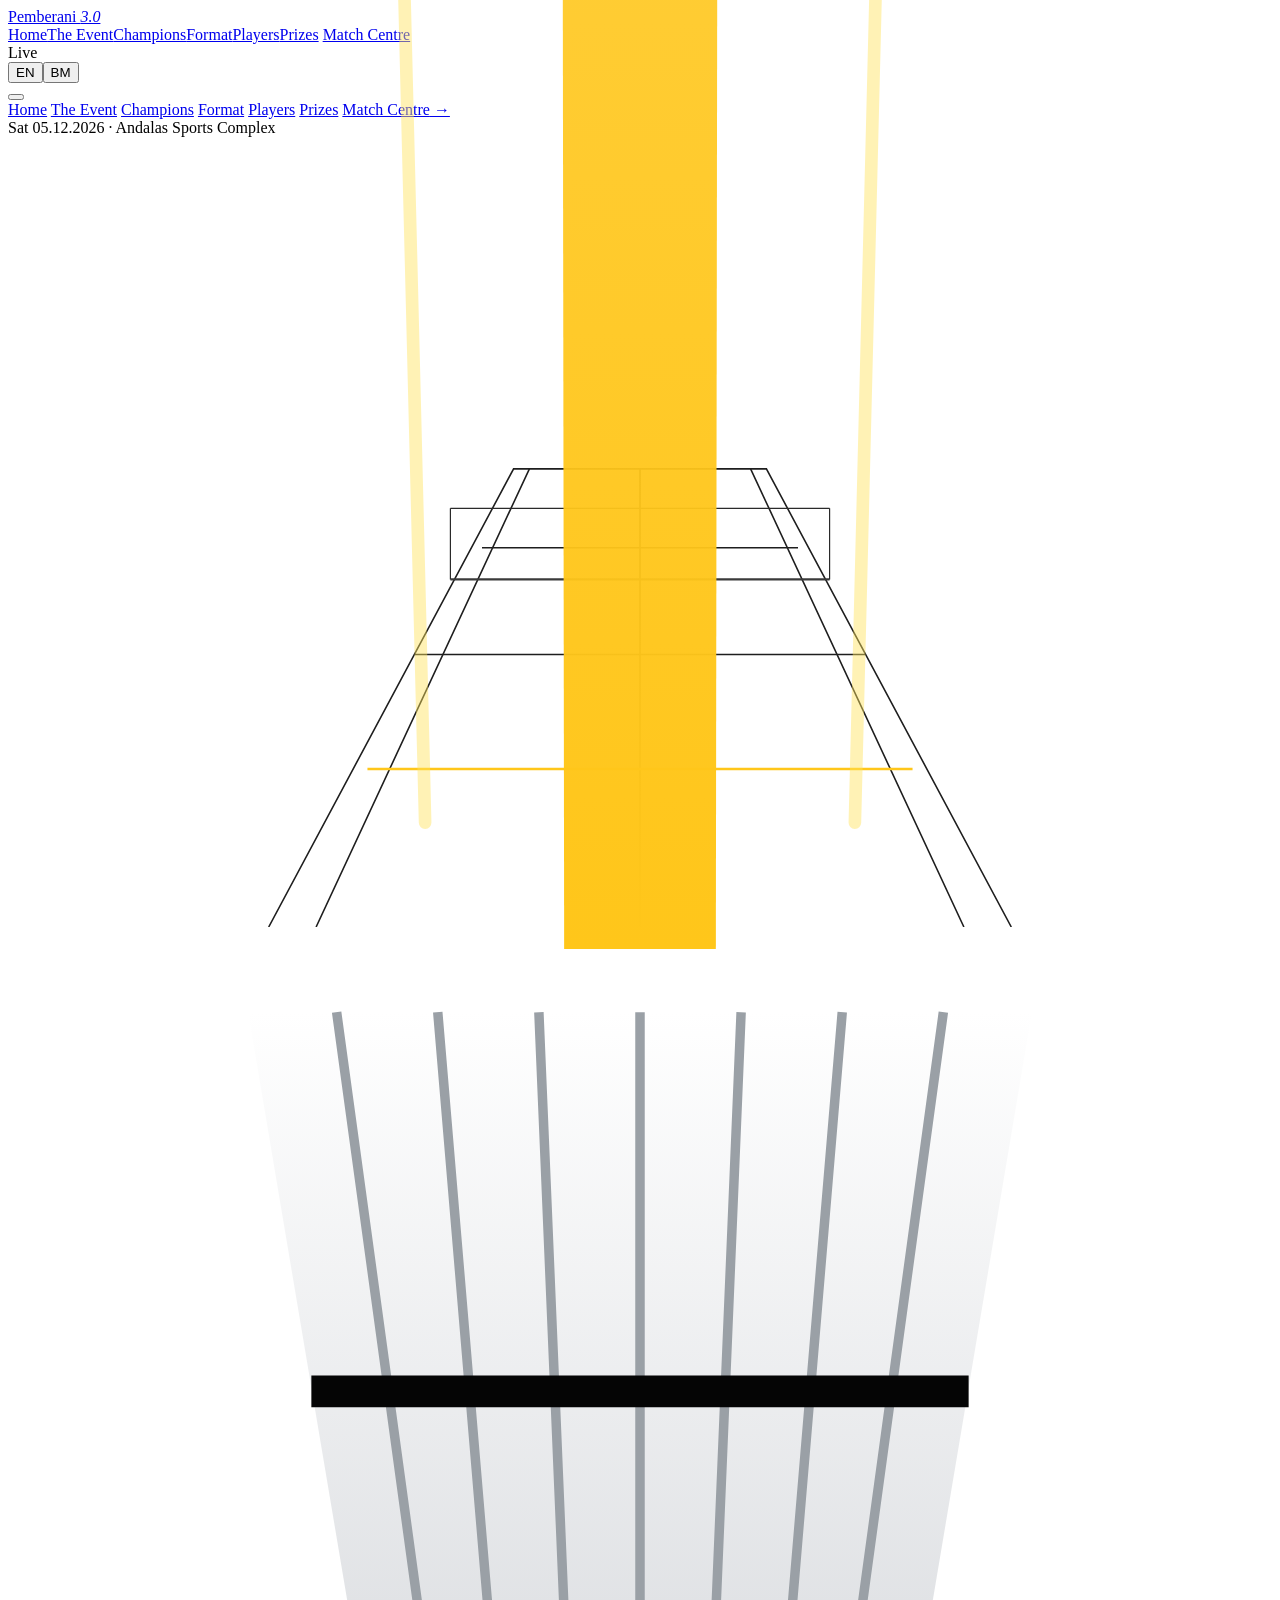
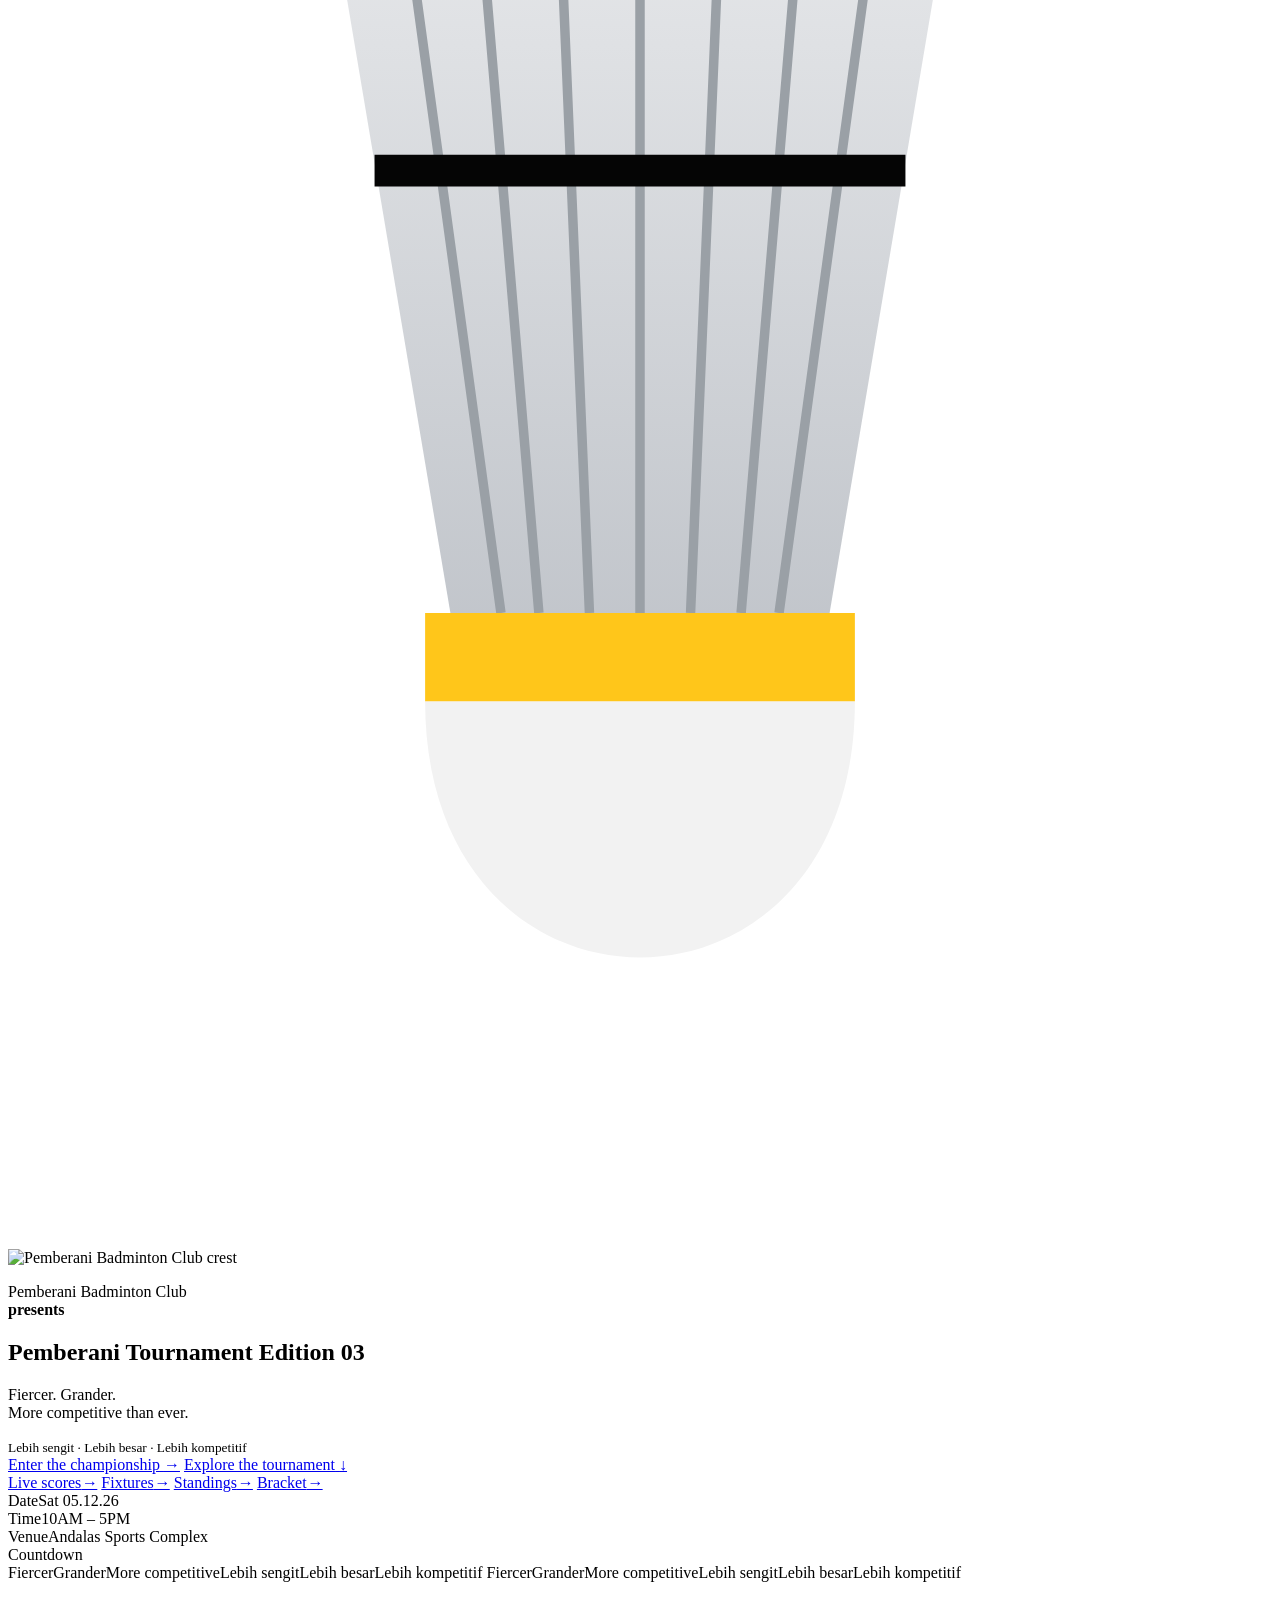
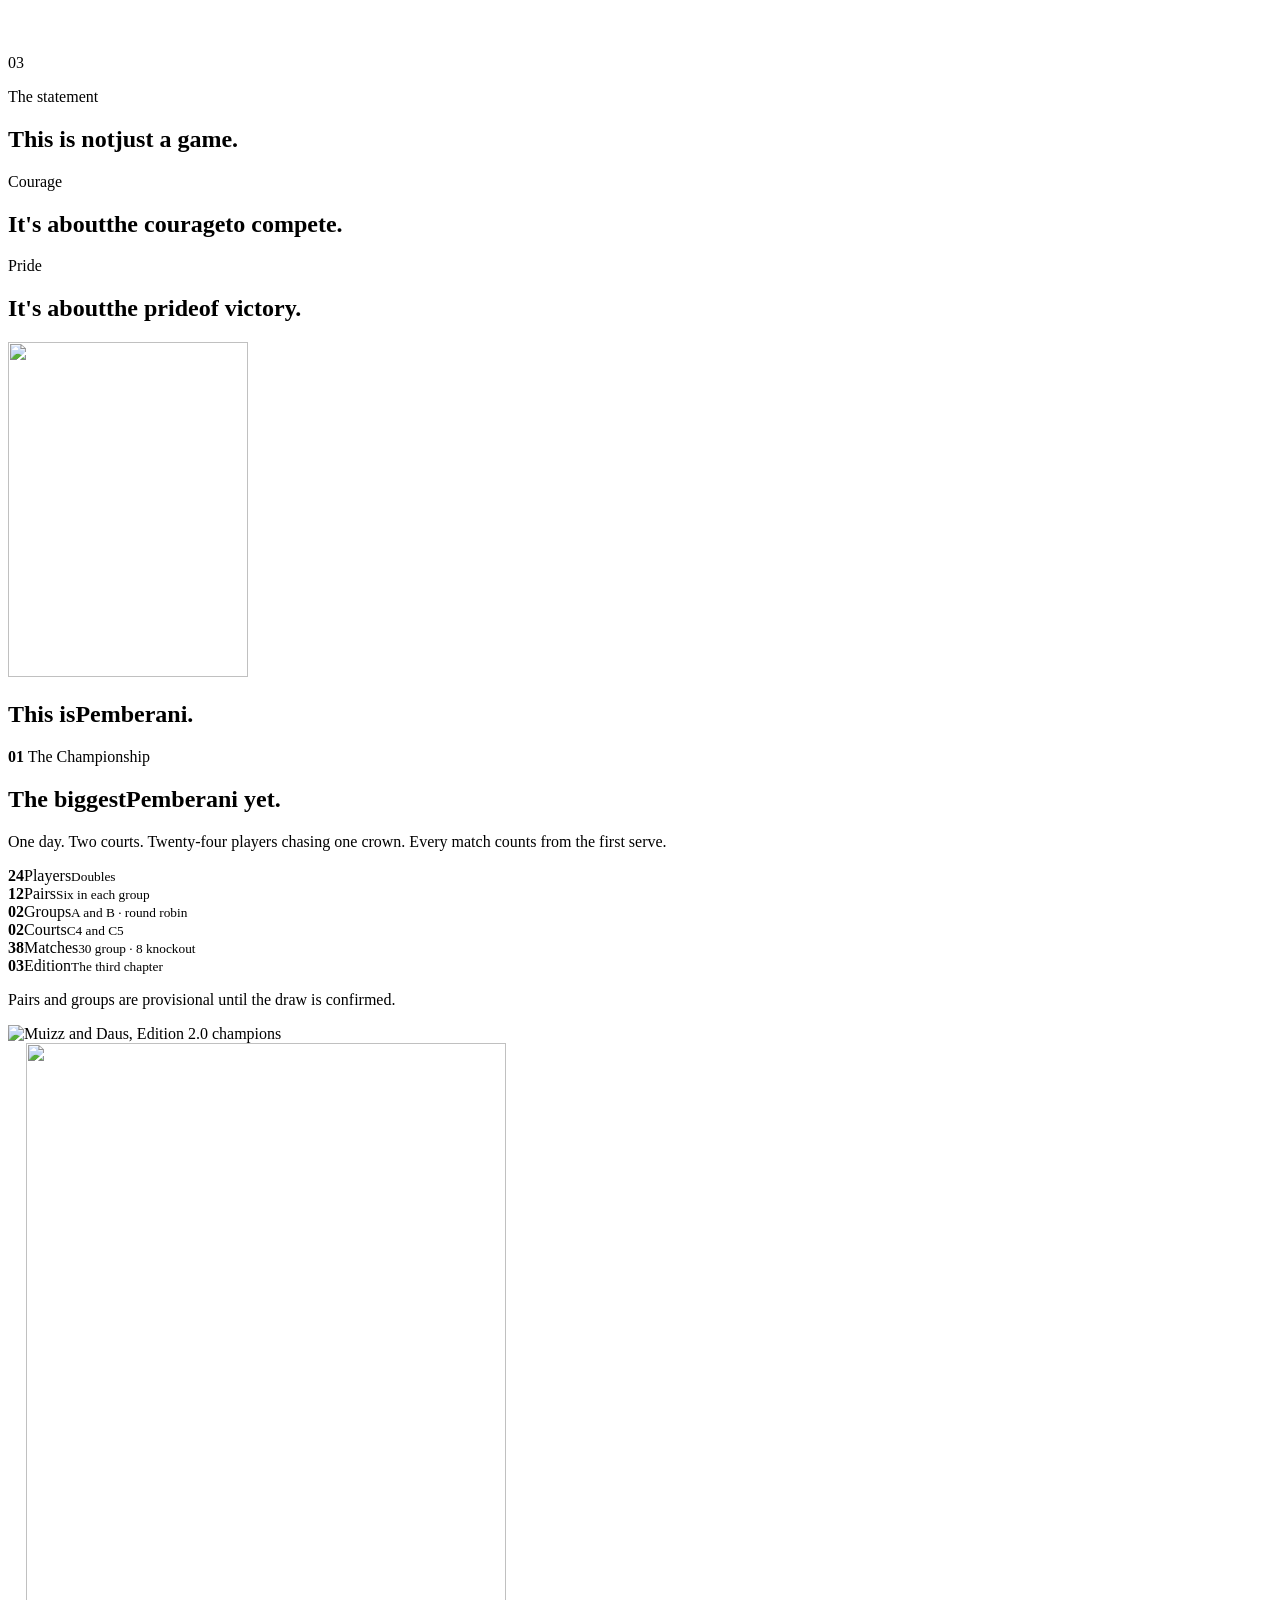
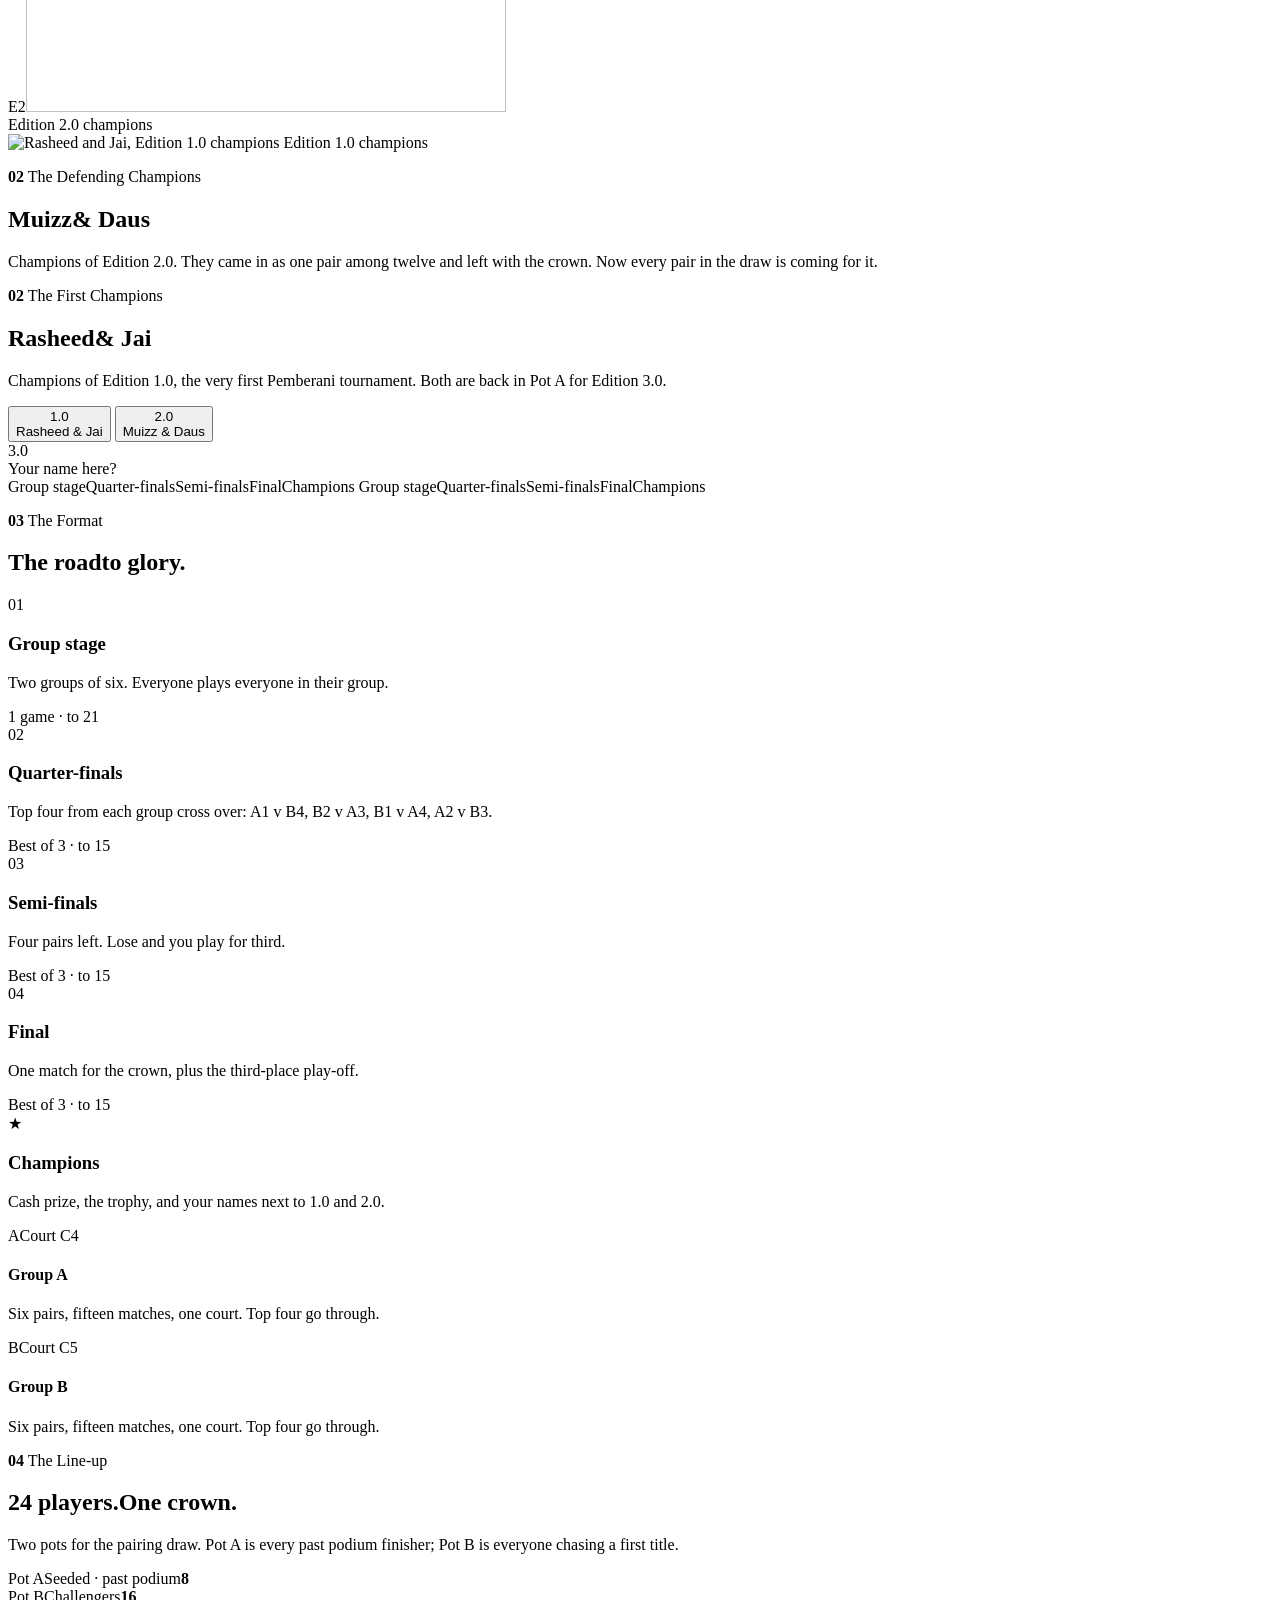
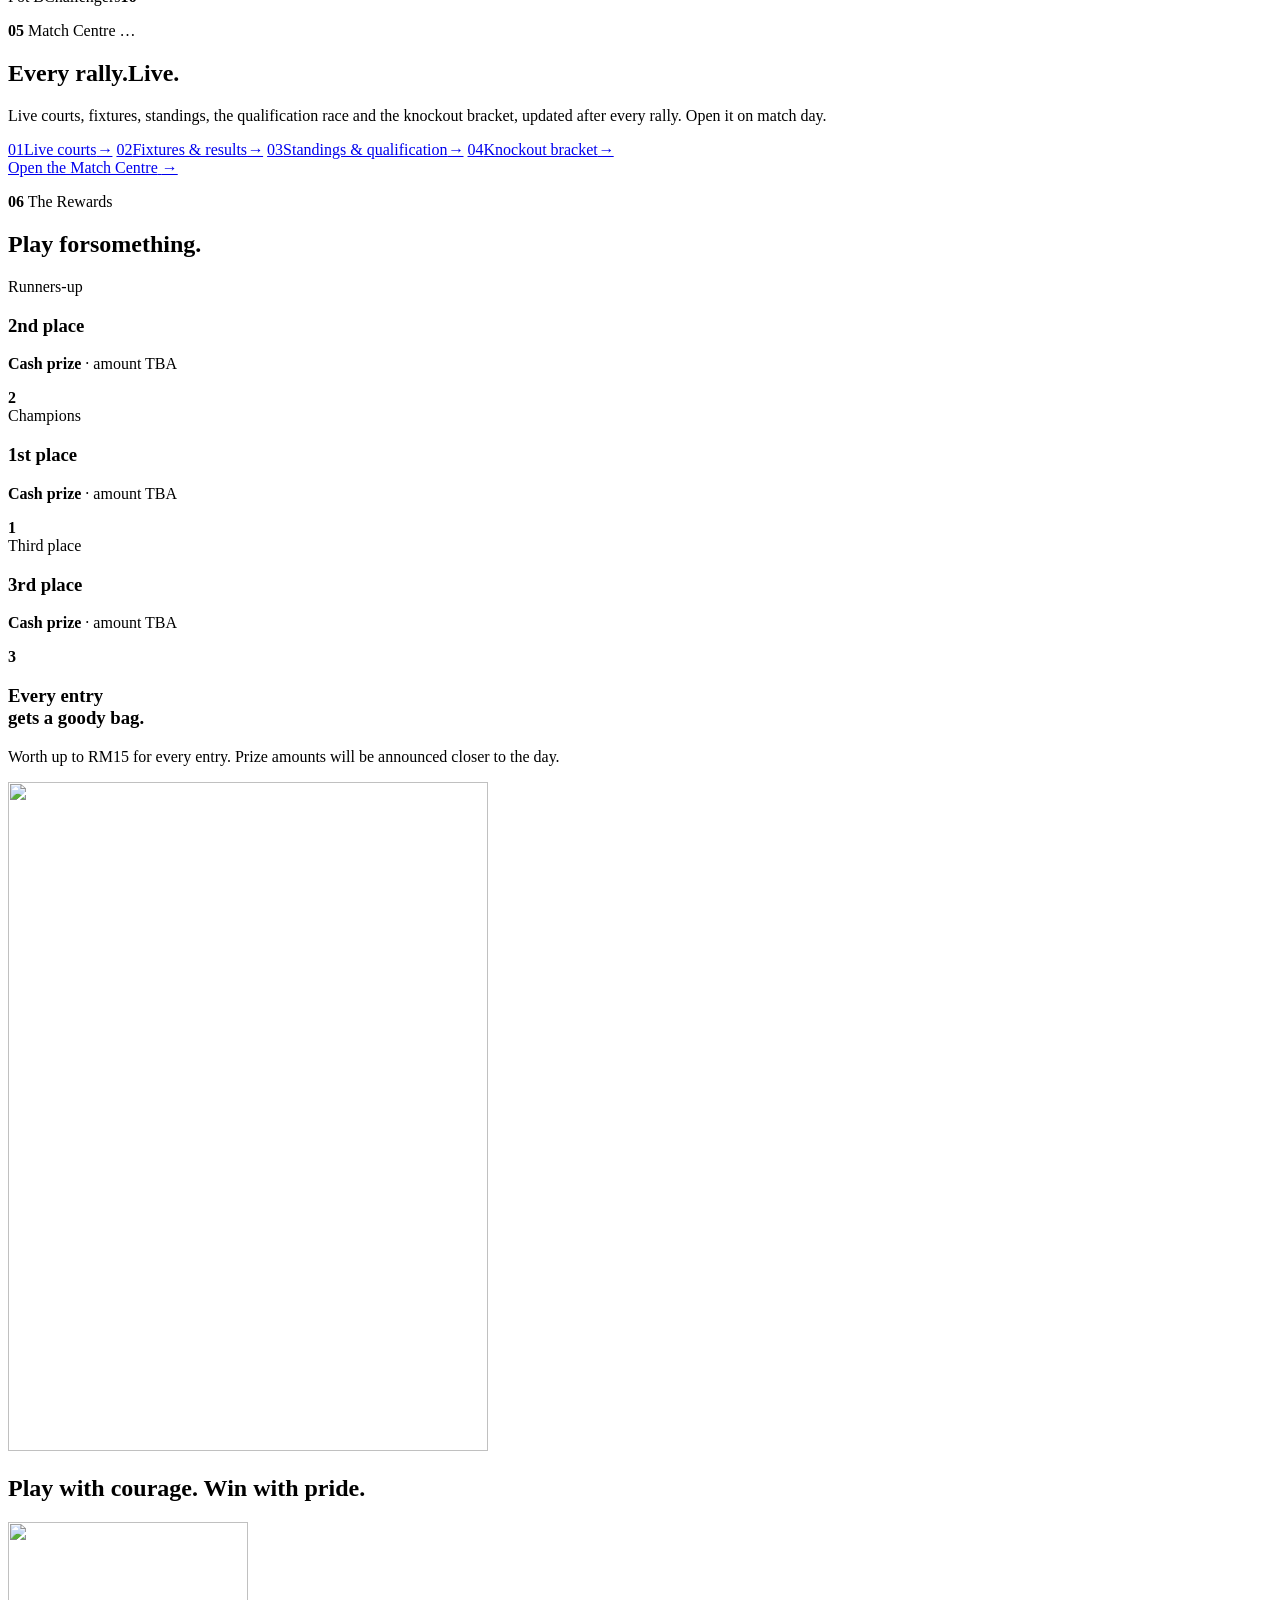
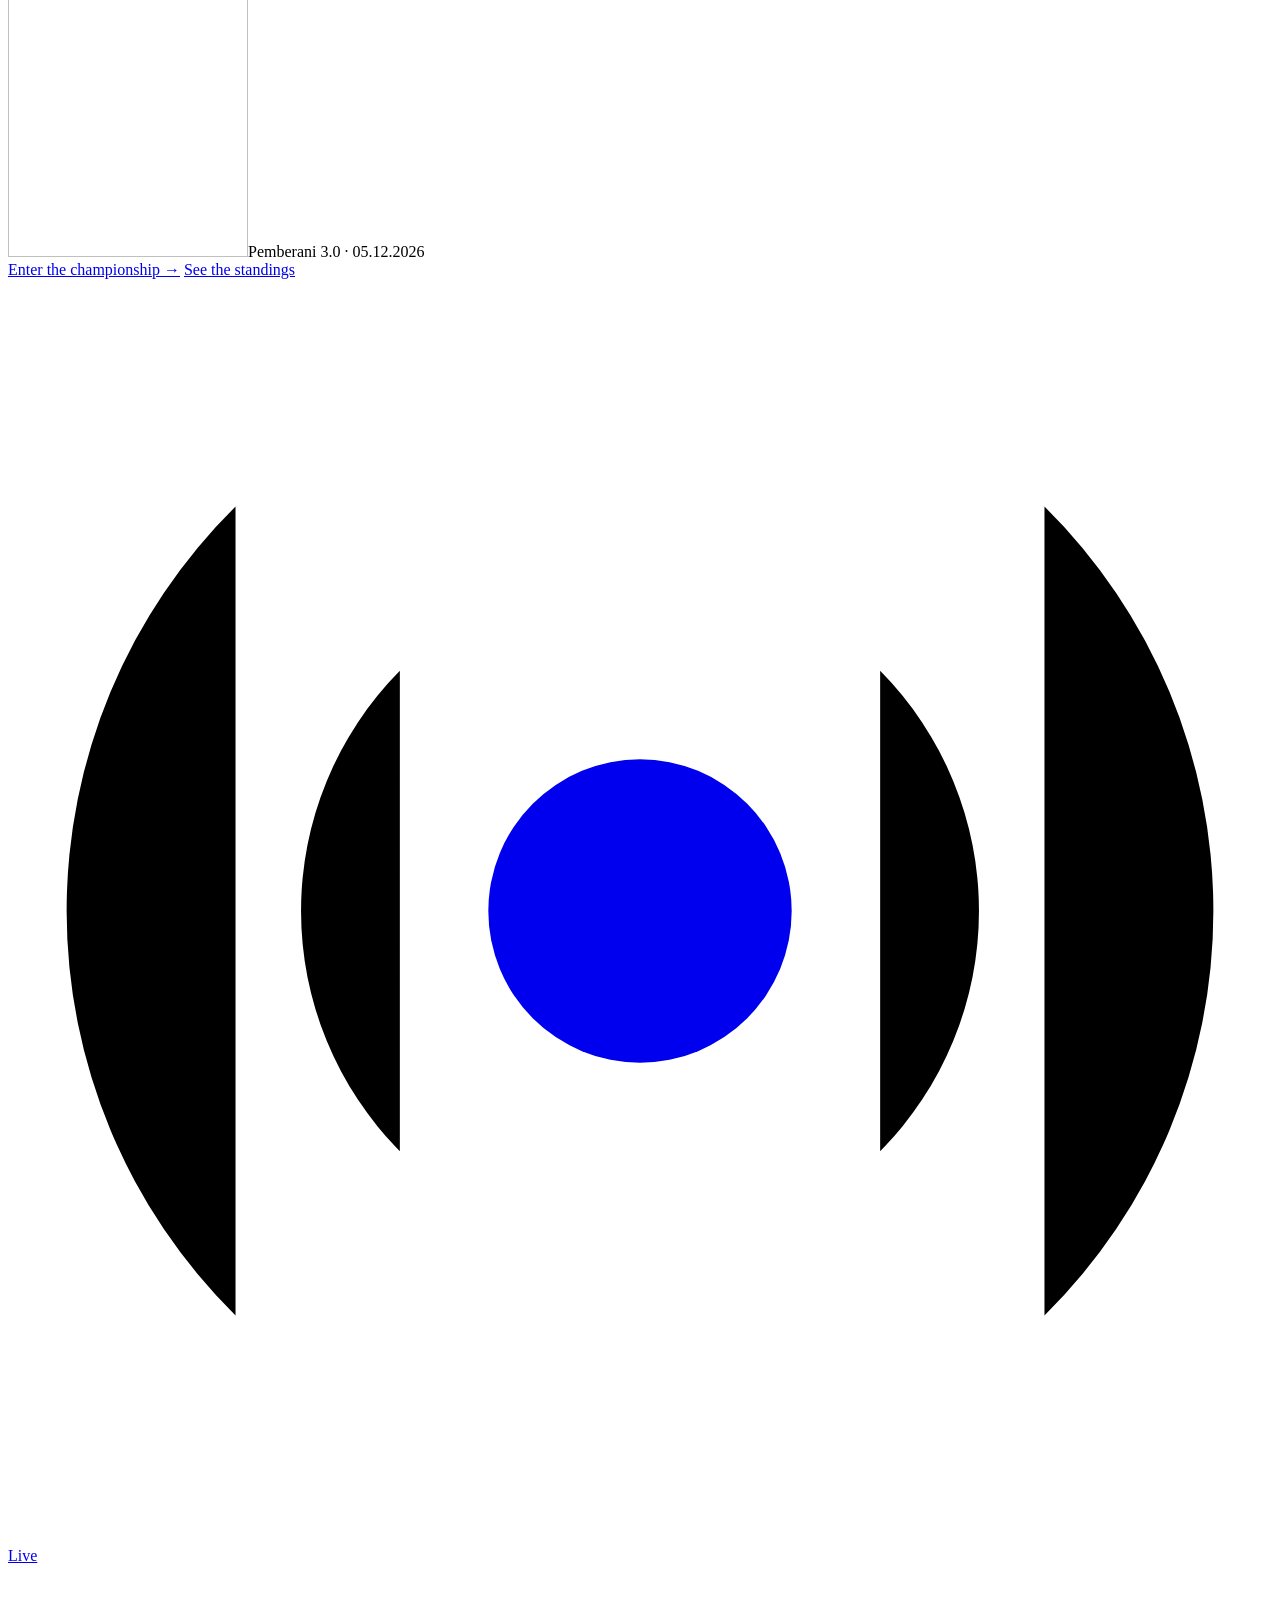
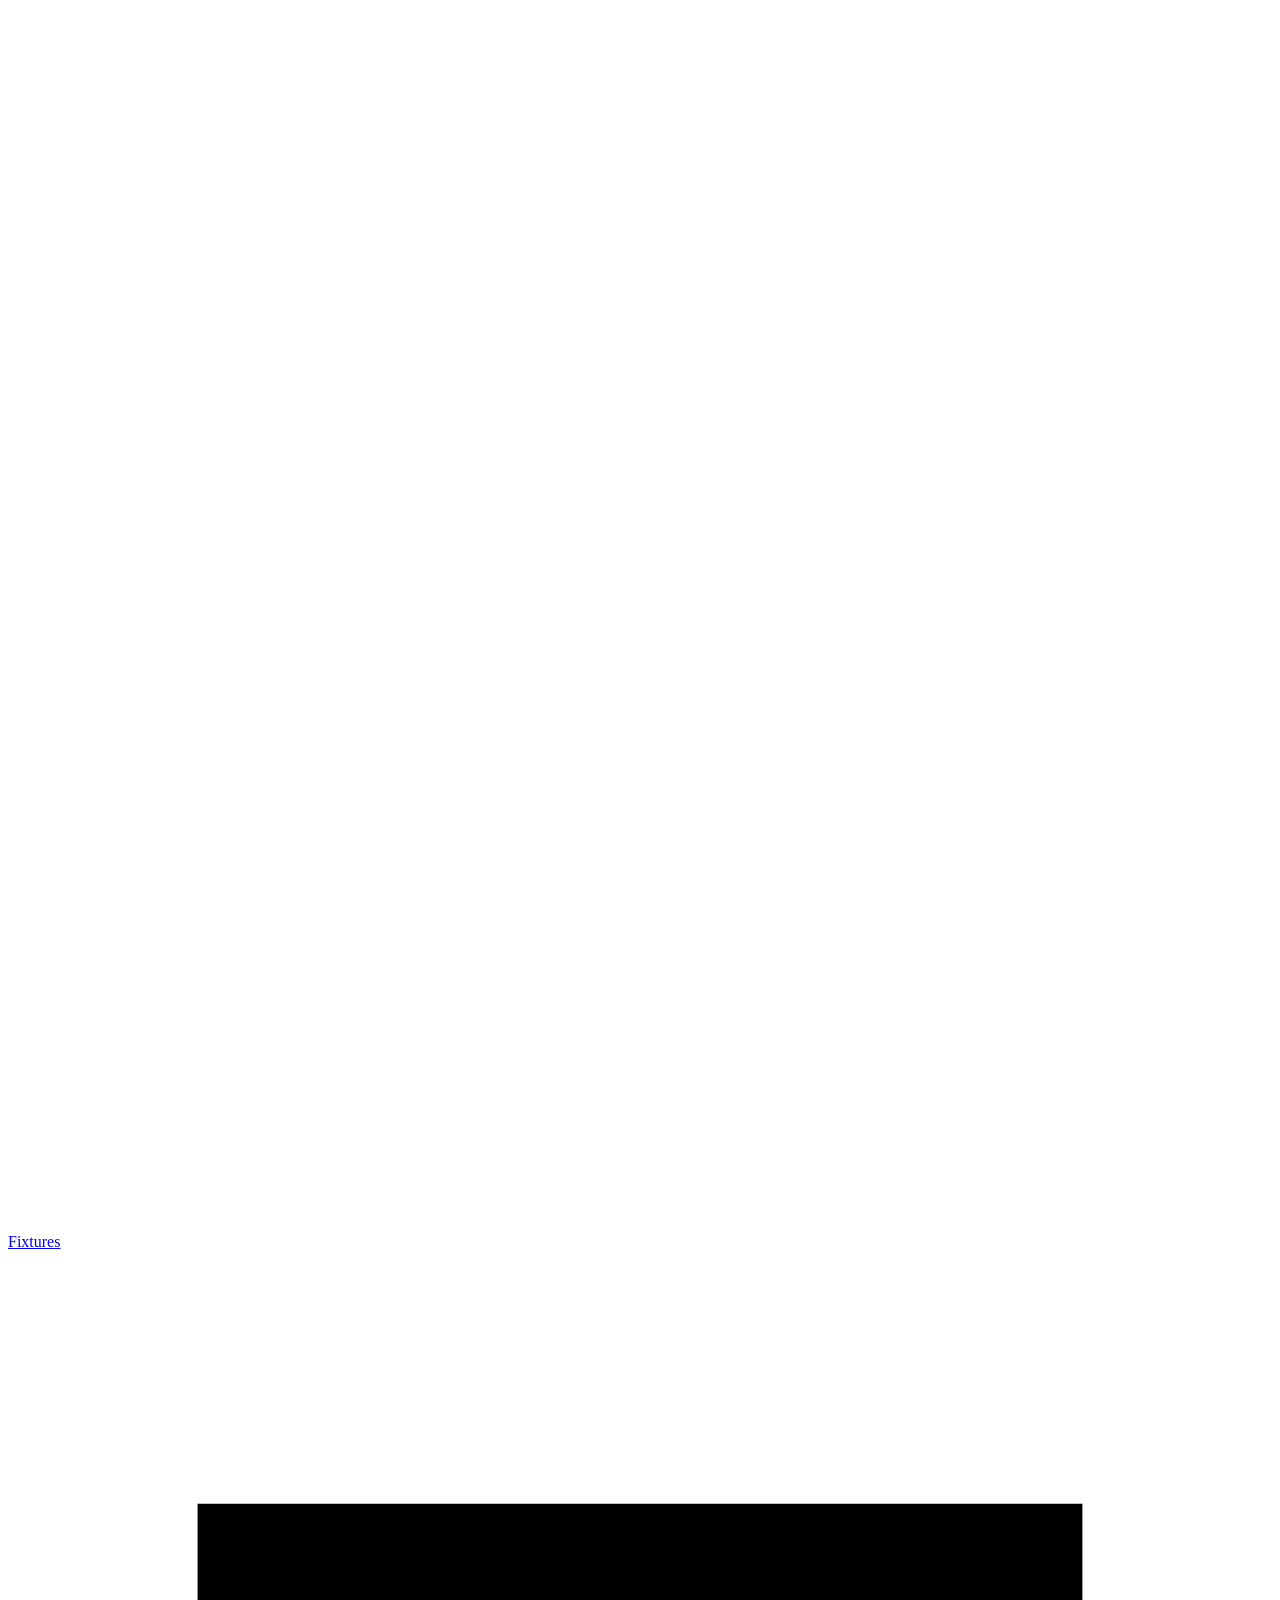
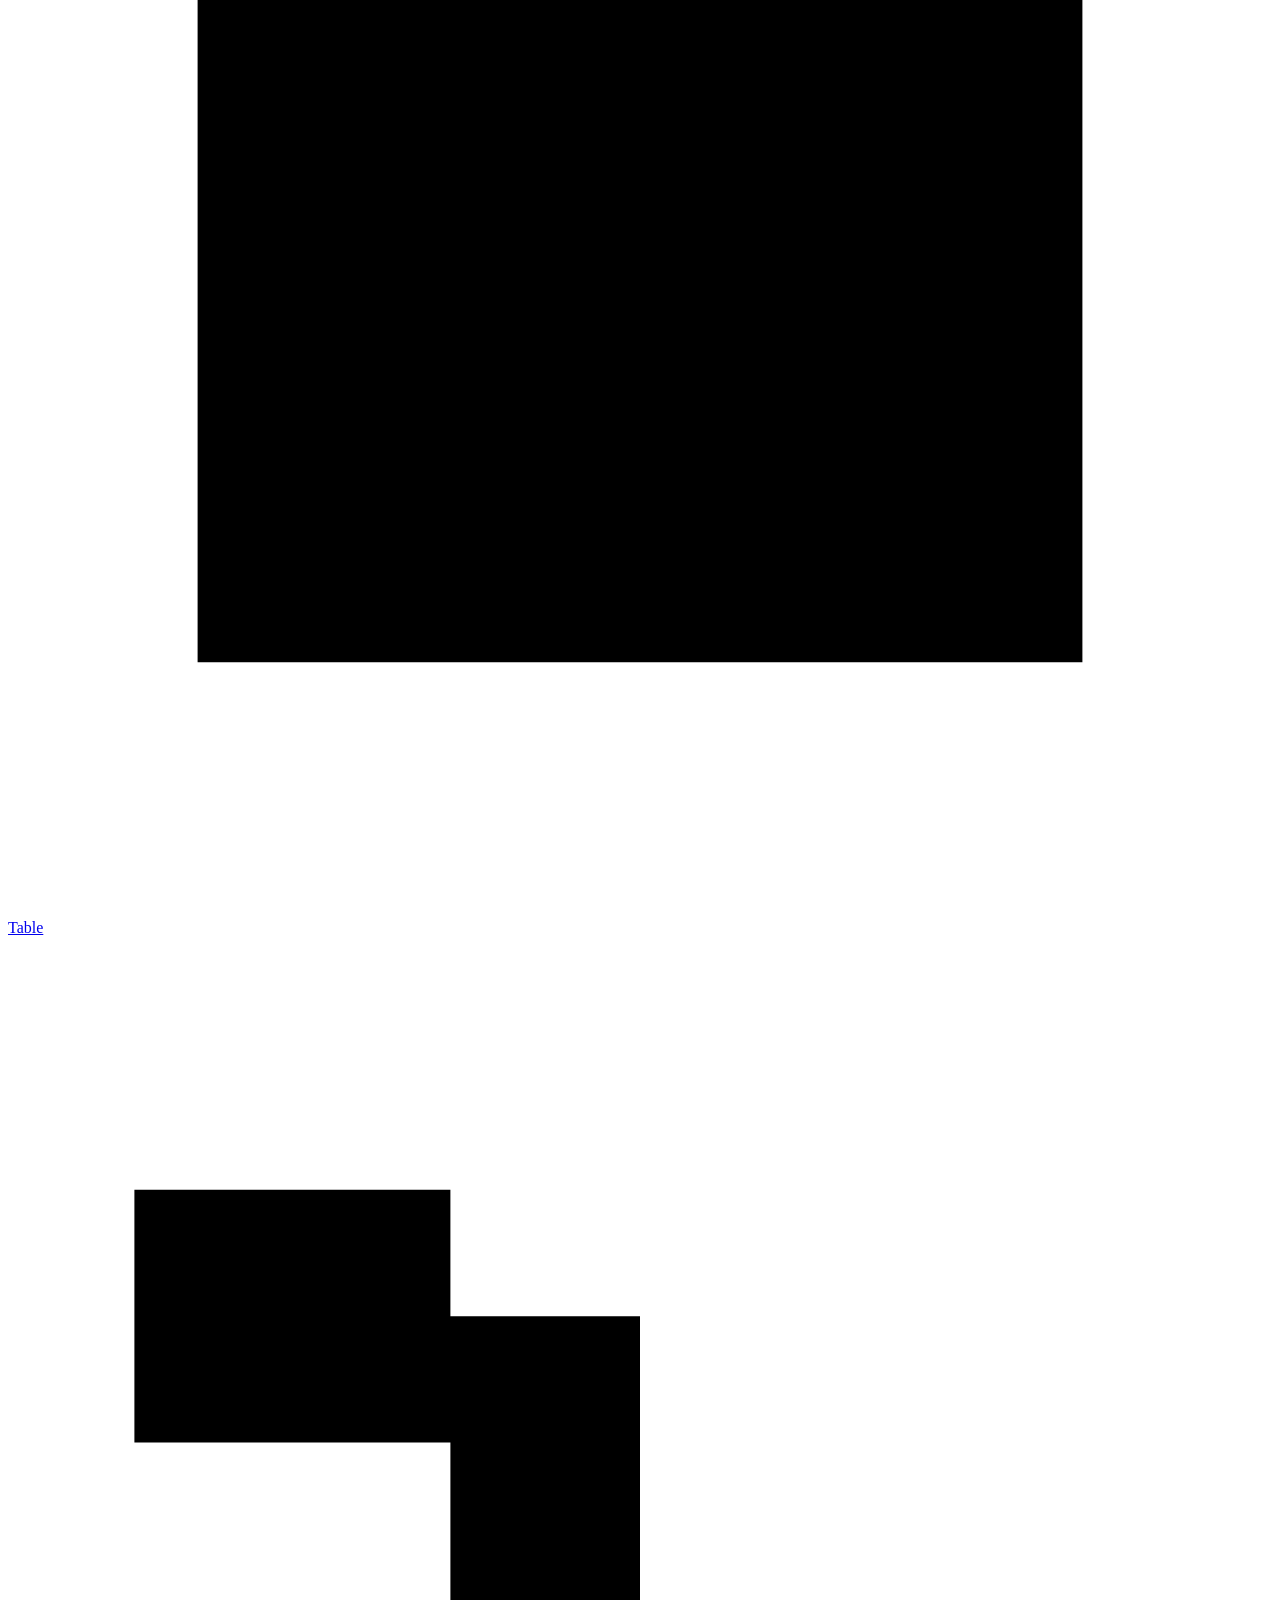
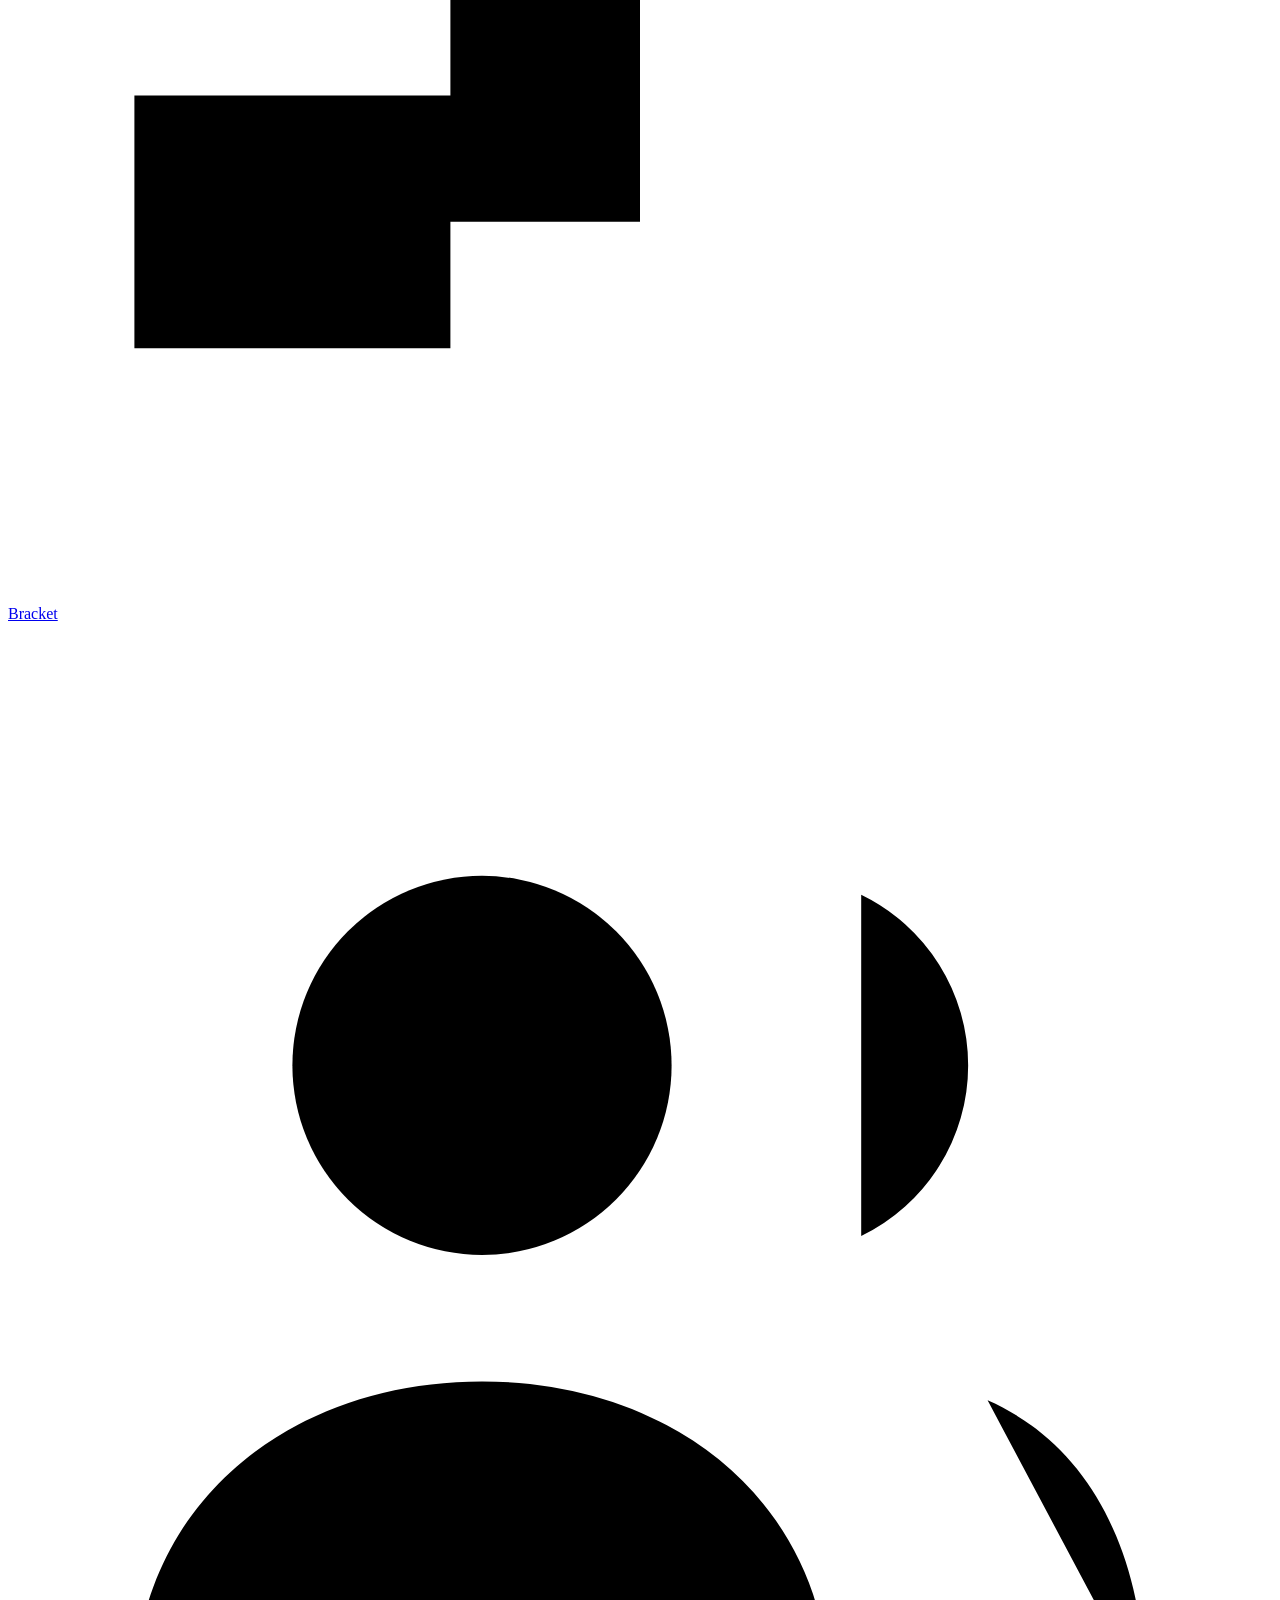
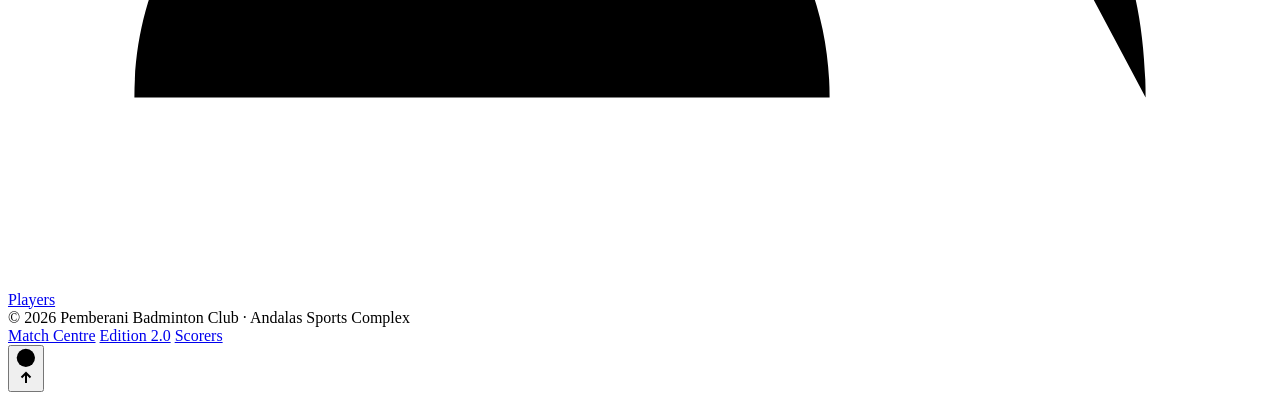
==== index.html @ aa0df7d4 "Tidy the site root, remove the draw videos, add repository branding - Match Centre moves to live/ an" ====
<!DOCTYPE html>
<html lang="en">
<head>
  <meta charset="UTF-8">
  <meta name="viewport" content="width=device-width, initial-scale=1, viewport-fit=cover">
  <title>Pemberani Tournament · Edition 3.0</title>
  <meta name="description" content="Pemberani Tournament Edition 3.0. Saturday 5 December 2026, 10 AM – 5 PM, Andalas Sports Complex. Live scores, standings and bracket.">
  <meta name="theme-color" content="#050505">
  <meta property="og:title" content="Pemberani Tournament · Edition 3.0">
  <meta property="og:description" content="Sat 05.12.2026 · Andalas Sports Complex. Fiercer. Grander. More competitive than ever.">
  <meta property="og:image" content="https://pemberanibc.github.io/assets/e3/og.jpg">
  <meta property="og:url" content="https://pemberanibc.github.io/">
  <meta property="og:type" content="website">
  <meta name="twitter:card" content="summary_large_image">
  <link rel="icon" href="assets/icon.png" type="image/png">
  <link rel="apple-touch-icon" href="assets/icon.png">
  <link rel="preconnect" href="https://fonts.googleapis.com">
  <link rel="preconnect" href="https://fonts.gstatic.com" crossorigin>
  <link href="https://fonts.googleapis.com/css2?family=Anton&family=Archivo:wght@400;500;700;800&display=swap" rel="stylesheet">
  <link rel="preload" as="image" href="assets/e3/crest-240.webp">
  <link rel="stylesheet" href="css/e3.css">
  <script>try { if (localStorage.getItem('pt3-lang') === 'bm' || (!localStorage.getItem('pt3-lang') && /^ms/i.test(navigator.language))) document.documentElement.lang = 'ms'; } catch (e) {}</script>
</head>
<body>

<div class="progress" aria-hidden="true"><i></i></div>

<!-- ── NAV ── -->
<header class="nav">
  <div class="wrap">
    <a class="brand" href="#top"><img src="assets/icon.png" alt=""><span class="bt">Pemberani <em>3.0</em></span></a>
    <nav class="nav-links" aria-label="Sections">
      <a href="#top" data-i18n="nav.home">Home</a><a href="#event" data-i18n="nav.event">The Event</a><a href="#champions" data-i18n="nav.champs">Champions</a><a href="#format" data-i18n="nav.format">Format</a><a href="#players" data-i18n="nav.players">Players</a><a href="#prizes" data-i18n="nav.prizes">Prizes</a>
      <a class="nav-cta" href="live/" data-i18n="nav.open">Match Centre</a>
    </nav>
    <span class="tag live live-pill">Live</span>
    <div class="lang" role="group" aria-label="Language">
      <button type="button" data-lang="en" aria-pressed="true">EN</button><button type="button" data-lang="bm" aria-pressed="false">BM</button>
    </div>
    <button class="menu-btn" aria-label="Menu" aria-expanded="false" aria-controls="menu"><i></i><i></i></button>
  </div>
</header>
<div class="menu" id="menu" aria-hidden="true">
  <a href="#top"><span class="ln"><span style="--i:0" data-i18n="nav.home">Home</span></span></a>
  <a href="#event"><span class="ln"><span style="--i:1" data-i18n="nav.event">The Event</span></span></a>
  <a href="#champions"><span class="ln"><span style="--i:2" data-i18n="nav.champs">Champions</span></span></a>
  <a href="#format"><span class="ln"><span style="--i:3" data-i18n="nav.format">Format</span></span></a>
  <a href="#players"><span class="ln"><span style="--i:4" data-i18n="nav.players">Players</span></span></a>
  <a href="#prizes"><span class="ln"><span style="--i:5" data-i18n="nav.prizes">Prizes</span></span></a>
  <a href="live/" class="menu-mc"><span class="ln"><span style="--i:6"><span data-i18n="nav.open">Match Centre</span> →</span></span></a>
  <div class="menu-foot" data-i18n="meta.line">Sat 05.12.2026 · Andalas Sports Complex</div>
</div>

<main id="top">

<!-- ═════════ 01 · HERO ═════════ -->
<section class="hero" data-scene>
  <div class="hero-bg" aria-hidden="true">
    <svg class="court-art" viewBox="0 0 1600 1000" preserveAspectRatio="xMidYMax slice">
      <g fill="none" stroke="#1e1e1e" stroke-width="2">
        <path d="M330 1000 L640 420 L960 420 L1270 1000"/>
        <path d="M390 1000 L660 420 M1210 1000 L940 420"/>
        <path d="M800 420 L800 1000"/>
        <path d="M515 655 L1085 655"/>
        <path d="M600 520 L1000 520"/>
        <path d="M640 420 L960 420"/>
      </g>
      <path class="yl" d="M455 800 L1145 800" stroke="#FFC61A" stroke-width="3" fill="none"/>
      <g stroke="#2a2a2a" stroke-width="1.5">
        <path d="M560 560 L1040 560" stroke="#3a3a3a" stroke-width="3"/>
        <path d="M560 560 L560 470 M1040 560 L1040 470"/>
        <path d="M560 470 L1040 470"/>
      </g>
    </svg>
    <div class="photo missing"><img data-photo="hero" alt="" fetchpriority="high"></div>
  </div>
  <svg class="hero-shuttle" viewBox="0 0 200 300" overflow="visible" aria-hidden="true">
      <path class="trail" d="M86 -1400 L114 -1400 L112 0 L88 0 Z" fill="url(#trail)"/>
      <g class="streaks" stroke="#FFE45C" stroke-width="2" stroke-linecap="round">
        <path d="M60 -260 L66 -20" opacity=".45"/><path d="M140 -260 L134 -20" opacity=".45"/>
      </g>
      <path d="M38 10 L162 10 L130 200 L70 200 Z" fill="url(#feather)" opacity=".95"/>
      <g stroke="#9aa0a6" stroke-width="1.5" fill="none">
        <path d="M52 10 L78 200 M68 10 L84 200 M84 10 L92 200 M100 10 L100 200 M116 10 L108 200 M132 10 L116 200 M148 10 L122 200"/>
      </g>
      <path d="M48 70 L152 70" stroke="#050505" stroke-width="5"/>
      <path d="M58 130 L142 130" stroke="#050505" stroke-width="5"/>
      <path d="M66 200 L134 200 L134 214 L66 214 Z" fill="#FFC61A"/>
      <path d="M66 214 C66 268 134 268 134 214 Z" fill="#f2f2f2"/>
  </svg>

  <div class="wrap hero-top">
    <div class="crest-wrap"><img class="hero-crest" src="assets/e3/crest-240.webp" alt="Pemberani Badminton Club crest" width="240" height="335"></div>
    <p class="label plain" data-i18n="hero.presents">Pemberani Badminton Club<br><b>presents</b></p>
  </div>

  <div class="wrap hero-type">
    <h1 class="display">
      <span class="ln"><span style="--i:0" data-i18n="hero.l1">Pemberani</span></span>
      <span class="ln"><span style="--i:1" class="outline" data-i18n="hero.l2">Tournament</span></span>
      <span class="ln ed"><span style="--i:2" data-i18n="hero.l3">Edition <span class="y">03</span></span></span>
    </h1>
    <div class="hero-tag">
      <p data-i18n="hero.tag">Fiercer. Grander.<br><span class="y">More competitive</span> than ever.</p>
      <small data-i18n="hero.tag2">Lebih sengit · Lebih besar · Lebih kompetitif</small>
      <div class="btn-row hero-cta">
        <a class="btn magnetic" href="live/"><span data-i18n="cta.enter">Enter the championship</span> <span class="arr">→</span></a>
        <a class="btn ghost magnetic" href="#statement"><span data-i18n="cta.explore">Explore the tournament</span> <span class="arr">↓</span></a>
      </div>
        <nav class="quick" aria-label="Quick links">
          <a href="live/#courts-sec"><span data-i18n="q.live">Live scores</span><i>→</i></a>
          <a href="live/#fixtures-sec"><span data-i18n="tb.fx">Fixtures</span><i>→</i></a>
          <a href="live/#standings-sec"><span data-i18n="q.table">Standings</span><i>→</i></a>
          <a href="live/#bracket-sec"><span data-i18n="tb.bracket">Bracket</span><i>→</i></a>
        </nav>
    </div>
  </div>

  <div class="wrap">
    <div class="hero-bar">
      <div><span class="k" data-i18n="k.date">Date</span><span class="v" data-i18n="v.date">Sat 05.12.26</span></div>
      <div><span class="k" data-i18n="k.time">Time</span><span class="v">10AM – 5PM</span></div>
      <div><span class="k" data-i18n="k.venue">Venue</span><span class="v">Andalas Sports Complex</span></div>
      <div><span class="k" data-i18n="k.countdown" id="cdLabel">Countdown</span><div class="countdown" id="countdown"></div></div>
    </div>
  </div>
</section>

<div class="champ-banner" data-champion hidden></div>

<div class="band-wrap" aria-hidden="true"><div class="band"><div class="track">
  <span>Fiercer</span><span>Grander</span><span>More competitive</span><span>Lebih sengit</span><span>Lebih besar</span><span>Lebih kompetitif</span>
  <span>Fiercer</span><span>Grander</span><span>More competitive</span><span>Lebih sengit</span><span>Lebih besar</span><span>Lebih kompetitif</span>
</div></div></div>

<!-- ═════════ 02 · STATEMENT (pinned) ═════════ -->
<section class="statement" id="statement" data-pin data-steps="4" data-phase="0">
  <div class="pin">
    <div class="bgs" aria-hidden="true">
      <div class="photo s0 missing"><img data-photo="story-1" alt="" loading="lazy"></div>
      <div class="photo s1 missing"><img data-photo="story-2" alt="" loading="lazy"></div>
      <div class="photo s2 missing"><img data-photo="story-3" alt="" loading="lazy"></div>
      <div class="photo s3 duo missing"><img data-photo="story-4" alt="" loading="lazy"></div>
    </div>
    <div class="ghost-num" aria-hidden="true">03</div>
    <div class="lines">
      <div class="st"><p class="label" data-i18n="st.k1">The statement</p>
        <h2 class="display"><span class="ln"><span style="--i:0" data-i18n="st.1a">This is not</span></span><span class="ln"><span style="--i:1" data-i18n="st.1b">just a <span class="y">game.</span></span></span></h2></div>
      <div class="st"><p class="label" data-i18n="st.k2">Courage</p>
        <h2 class="display"><span class="ln"><span style="--i:0" data-i18n="st.2a">It's about</span></span><span class="ln"><span style="--i:1" data-i18n="st.2b">the courage</span></span><span class="ln"><span style="--i:2" class="y" data-i18n="st.2c">to compete.</span></span></h2></div>
      <div class="st"><p class="label" data-i18n="st.k3">Pride</p>
        <h2 class="display"><span class="ln"><span style="--i:0" data-i18n="st.3a">It's about</span></span><span class="ln"><span style="--i:1" data-i18n="st.3b">the pride</span></span><span class="ln"><span style="--i:2" class="y" data-i18n="st.3c">of victory.</span></span></h2></div>
      <div class="st st4"><img src="assets/e3/crest-240.webp" alt="" width="240" height="335">
        <h2 class="display"><span class="ln"><span style="--i:0" data-i18n="st.4a">This is</span></span><span class="ln"><span style="--i:1">Pemberani.</span></span></h2></div>
    </div>
    <div class="meter" aria-hidden="true"><i></i><i></i><i></i><i></i></div>
  </div>
</section>

<!-- ═════════ 03 · THE CHAMPIONSHIP ═════════ -->
<section class="champ sec" id="event">
  <div class="wrap">
    <div class="sec-head">
      <p class="label" data-reveal><b>01</b> <span data-i18n="ch.k">The Championship</span></p>
      <h2 class="display" data-reveal="lines"><span class="ln" data-reveal-self><span style="--i:0" data-i18n="ch.h1">The biggest</span></span><span class="ln" data-reveal-self><span style="--i:1" data-i18n="ch.h2"><span class="y">Pemberani</span> yet.</span></span></h2>
      <p class="lede" data-reveal data-i18n="ch.lede">One day. Two courts. Twenty-four players chasing one crown. Every match counts from the first serve.</p>
    </div>
    <div class="numbers">
      <div class="n" data-reveal style="--i:0"><b data-count="24">24</b><span data-i18n="n.players">Players</span><small data-i18n="n.players2">Doubles</small></div>
      <div class="n" data-reveal style="--i:1"><b data-count="12">12</b><span data-i18n="n.pairs">Pairs</span><small data-i18n="n.pairs2">Six in each group</small></div>
      <div class="n" data-reveal style="--i:2"><b data-count="2">02</b><span data-i18n="n.groups">Groups</span><small data-i18n="n.groups2">A and B · round robin</small></div>
      <div class="n" data-reveal style="--i:3"><b data-count="2">02</b><span data-i18n="n.courts">Courts</span><small data-i18n="n.courts2">C4 and C5</small></div>
      <div class="n" data-reveal style="--i:4"><b data-count="38">38</b><span data-i18n="n.matches">Matches</span><small data-i18n="n.matches2">30 group · 8 knockout</small></div>
      <div class="n" data-reveal style="--i:5"><b data-count="3">03</b><span data-i18n="n.edition">Edition</span><small data-i18n="n.edition2">The third chapter</small></div>
    </div>
    <p class="prov" data-i18n="ch.prov">Pairs and groups are provisional until the draw is confirmed.</p>
  </div>
</section>

<!-- ═════════ 04 · CHAMPIONS (rotates between Edition 2.0 and 1.0) ═════════ -->
<section class="defending sec" id="champions" data-scene>
  <div class="wrap def-grid" data-champs>
    <div class="def-photo">
      <div class="photo sl on missing" data-slide="e2">
        <img data-photo="champions-e2" alt="Muizz and Daus, Edition 2.0 champions" loading="lazy">
        <div class="fallback" aria-hidden="true"><span class="big">E2</span><img src="assets/e3/crest-480.webp" alt="" loading="lazy" width="480" height="669"></div>
        <span class="stamp" data-i18n="def.stamp">Edition 2.0 champions</span>
      </div>
      <div class="photo sl" data-slide="e1" aria-hidden="true">
        <img src="assets/e3/champions-e1.jpg" alt="Rasheed and Jai, Edition 1.0 champions" loading="lazy" width="607" height="1080">
        <span class="stamp" data-i18n="def.stamp1">Edition 1.0 champions</span>
      </div>
    </div>
    <div class="def-copy">
      <div class="def-slides">
        <div class="def-slide on" data-slide="e2">
          <p class="label" data-reveal><b>02</b> <span data-i18n="def.k">The Defending Champions</span></p>
          <h2 class="display" data-reveal="lines"><span class="ln" data-reveal-self><span style="--i:0">Muizz</span></span><span class="ln" data-reveal-self><span style="--i:1"><span class="y">&amp;</span> Daus</span></span></h2>
          <p class="lede" data-reveal data-i18n="def.lede">Champions of Edition 2.0. They came in as one pair among twelve and left with the crown. Now every pair in the draw is coming for it.</p>
        </div>
        <div class="def-slide" data-slide="e1" aria-hidden="true">
          <p class="label"><b>02</b> <span data-i18n="def.k1">The First Champions</span></p>
          <h2 class="display"><span class="ln"><span style="--i:0">Rasheed</span></span><span class="ln"><span style="--i:1"><span class="y">&amp;</span> Jai</span></span></h2>
          <p class="lede" data-i18n="def.lede1">Champions of Edition 1.0, the very first Pemberani tournament. Both are back in Pot A for Edition 3.0.</p>
        </div>
      </div>
      <div class="hof" data-reveal>
        <button type="button" class="hof-b" data-show="e1" aria-pressed="false"><div class="e">1.0</div><div class="nm">Rasheed &amp; Jai</div><i class="bar"></i></button>
        <button type="button" class="hof-b on" data-show="e2" aria-pressed="true"><div class="e">2.0</div><div class="nm">Muizz &amp; Daus</div><i class="bar"></i></button>
        <div class="next"><div class="e">3.0</div><div class="nm" data-i18n="def.next">Your name here?</div></div>
      </div>
    </div>
  </div>
</section>

<div class="band-wrap" aria-hidden="true"><div class="band dark"><div class="track">
  <span data-i18n="b.g">Group stage</span><span data-i18n="b.qf">Quarter-finals</span><span data-i18n="b.sf">Semi-finals</span><span data-i18n="b.f">Final</span><span data-i18n="b.c">Champions</span>
  <span data-i18n="b.g">Group stage</span><span data-i18n="b.qf">Quarter-finals</span><span data-i18n="b.sf">Semi-finals</span><span data-i18n="b.f">Final</span><span data-i18n="b.c">Champions</span>
</div></div></div>

<!-- ═════════ 05 · FORMAT ═════════ -->
<section class="format sec" id="format" data-scene>
  <div class="wrap">
    <div class="sec-head">
      <p class="label" data-reveal><b>03</b> <span data-i18n="fm.k">The Format</span></p>
      <h2 class="display" data-reveal="lines"><span class="ln" data-reveal-self><span style="--i:0" data-i18n="fm.h1">The road</span></span><span class="ln" data-reveal-self><span style="--i:1" data-i18n="fm.h2">to <span class="y">glory.</span></span></span></h2>
    </div>
    <div class="road" id="road">
      <span class="fill" aria-hidden="true"></span>
      <div class="stage"><span class="dot">01</span><h3 data-i18n="b.g">Group stage</h3><p data-i18n="fm.s1">Two groups of six. Everyone plays everyone in their group.</p><span class="tag rule" data-i18n="fm.r21">1 game · to 21</span></div>
      <div class="stage"><span class="dot">02</span><h3 data-i18n="b.qf">Quarter-finals</h3><p data-i18n="fm.s2">Top four from each group cross over: A1 v B4, B2 v A3, B1 v A4, A2 v B3.</p><span class="tag rule" data-i18n="fm.r15">Best of 3 · to 15</span></div>
      <div class="stage"><span class="dot">03</span><h3 data-i18n="b.sf">Semi-finals</h3><p data-i18n="fm.s3">Four pairs left. Lose and you play for third.</p><span class="tag rule" data-i18n="fm.r15">Best of 3 · to 15</span></div>
      <div class="stage"><span class="dot">04</span><h3 data-i18n="b.f">Final</h3><p data-i18n="fm.s4">One match for the crown, plus the third-place play-off.</p><span class="tag rule" data-i18n="fm.r15">Best of 3 · to 15</span></div>
      <div class="stage"><span class="dot">★</span><h3 data-i18n="b.c">Champions</h3><p data-i18n="fm.s5">Cash prize, the trophy, and your names next to 1.0 and 2.0.</p></div>
    </div>
    <div class="groups-ab">
      <div data-reveal><span class="gl">A</span><span class="tag y" data-i18n="fm.c4">Court C4</span><h4 data-i18n="g.a">Group A</h4><p data-i18n="fm.gp">Six pairs, fifteen matches, one court. Top four go through.</p><div class="qual"><i class="q"></i><i class="q"></i><i class="q"></i><i class="q"></i><i></i><i></i></div></div>
      <div data-reveal style="--i:1"><span class="gl">B</span><span class="tag y" data-i18n="fm.c5">Court C5</span><h4 data-i18n="g.b">Group B</h4><p data-i18n="fm.gp">Six pairs, fifteen matches, one court. Top four go through.</p><div class="qual"><i class="q"></i><i class="q"></i><i class="q"></i><i class="q"></i><i></i><i></i></div></div>
    </div>
  </div>
</section>

<!-- ═════════ 06 · LINE-UP ═════════ -->
<section class="lineup sec" id="players">
  <div class="wrap">
    <div class="sec-head">
      <p class="label" data-reveal><b>04</b> <span data-i18n="lu.k">The Line-up</span></p>
      <h2 class="display" data-reveal="lines"><span class="ln" data-reveal-self><span style="--i:0" data-i18n="lu.h1">24 players.</span></span><span class="ln" data-reveal-self><span style="--i:1" class="y" data-i18n="lu.h2">One crown.</span></span></h2>
      <p class="lede" data-reveal data-i18n="lu.lede">Two pots for the pairing draw. Pot A is every past podium finisher; Pot B is everyone chasing a first title.</p>
    </div>

    <div class="pots">
      <div class="pot" data-reveal>
        <div class="pot-hd"><span class="tag y">Pot A</span><span class="pot-t" data-i18n="pot.a">Seeded · past podium</span><b>8</b></div>
        <div class="seeds" id="potA"></div>
      </div>
      <div class="pot" data-reveal style="--i:1">
        <div class="pot-hd"><span class="tag">Pot B</span><span class="pot-t" data-i18n="pot.b">Challengers</span><b>16</b></div>
        <div class="names" id="potB"></div>
      </div>
    </div>

  </div>
</section>


<!-- ═════════ 07 · MATCH CENTRE TEASER (full version: live/) ═════════ -->
<section class="mc-teaser sec" id="match-centre">
  <div class="wrap">
    <div class="sec-head">
      <p class="label" data-reveal><b>05</b> <span data-i18n="mt.k">Match Centre</span> <span class="conn"><i></i><span>…</span></span></p>
      <h2 class="display" data-reveal="lines"><span class="ln" data-reveal-self><span style="--i:0" data-i18n="mt.h1">Every rally.</span></span><span class="ln" data-reveal-self><span style="--i:1" class="y" data-i18n="mt.h2">Live.</span></span></h2>
      <p class="lede" data-reveal data-i18n="mt.lede">Live courts, fixtures, standings, the qualification race and the knockout bracket, updated after every rally. Open it on match day.</p>
    </div>
    <div class="teaser" id="mcTeaser" data-reveal></div>
    <div class="mt-tiles">
      <a class="mt-tile" href="live/#courts-sec" data-reveal><span class="n">01</span><span data-i18n="mt.t1">Live courts</span><i>→</i></a>
      <a class="mt-tile" href="live/#fixtures-sec" data-reveal style="--i:1"><span class="n">02</span><span data-i18n="mt.t2">Fixtures &amp; results</span><i>→</i></a>
      <a class="mt-tile" href="live/#standings-sec" data-reveal style="--i:2"><span class="n">03</span><span data-i18n="mt.t3">Standings &amp; qualification</span><i>→</i></a>
      <a class="mt-tile" href="live/#bracket-sec" data-reveal style="--i:3"><span class="n">04</span><span data-i18n="mt.t4">Knockout bracket</span><i>→</i></a>
    </div>
    <a class="btn magnetic mt-cta" href="live/"><span data-i18n="mt.cta">Open the Match Centre</span> <span class="arr">→</span></a>
  </div>
</section>

<!-- ═════════ 08 · REWARDS ═════════ -->
<section class="rewards sec" id="prizes">
  <div class="wrap">
    <div class="sec-head">
      <p class="label" data-reveal><b>06</b> <span data-i18n="pz.k">The Rewards</span></p>
      <h2 class="display" data-reveal="lines"><span class="ln" data-reveal-self><span style="--i:0" data-i18n="pz.h1">Play for</span></span><span class="ln" data-reveal-self><span style="--i:1" class="y" data-i18n="pz.h2">something.</span></span></h2>
    </div>
    <div class="podium" id="podium">
      <div class="pl"><div class="top"><span class="k" data-i18n="pz.ru">Runners-up</span><h3 data-i18n="pz.2">2nd place</h3><p data-i18n="pz.cash"><b>Cash prize</b> · amount TBA</p></div><div class="block" style="--h:clamp(140px,22vw,300px);--i:1"><b>2</b></div></div>
      <div class="pl first"><div class="top"><span class="k" data-i18n="b.c">Champions</span><h3 data-i18n="pz.1">1st place</h3><p data-i18n="pz.cash"><b>Cash prize</b> · amount TBA</p></div><div class="block" style="--h:clamp(190px,30vw,420px);--i:0"><b>1</b></div></div>
      <div class="pl"><div class="top"><span class="k" data-i18n="pz.th">Third place</span><h3 data-i18n="pz.3">3rd place</h3><p data-i18n="pz.cash"><b>Cash prize</b> · amount TBA</p></div><div class="block" style="--h:clamp(100px,16vw,220px);--i:2"><b>3</b></div></div>
    </div>
    <div class="goody" data-reveal>
      <h3 data-i18n="pz.gh">Every entry<br>gets a goody bag.</h3>
      <p data-i18n="pz.gp">Worth up to RM15 for every entry. Prize amounts will be announced closer to the day.</p>
    </div>
  </div>
</section>

<!-- ═════════ GALLERY (only shown when photos exist) ═════════ -->
<section class="gallery sec" id="gallery" hidden>
  <div class="wrap"><div class="sec-head">
    <p class="label"><b>07</b> <span data-i18n="gl.k">Moments</span></p>
    <h2 class="display"><span class="ln in"><span data-i18n="gl.h1">The story</span></span><span class="ln in"><span class="y" data-i18n="gl.h2">so far.</span></span></h2>
  </div></div>
  <div class="wrap">
    <div class="gs" id="gShow" role="region" aria-roledescription="carousel" aria-label="Photo slideshow">
      <div class="gs-track" id="gTrack"></div>
      <button type="button" class="gs-btn prev" aria-label="Previous photo"><svg viewBox="0 0 24 24" aria-hidden="true"><path d="M15 5l-7 7 7 7"/></svg></button>
      <button type="button" class="gs-btn next" aria-label="Next photo"><svg viewBox="0 0 24 24" aria-hidden="true"><path d="M9 5l7 7-7 7"/></svg></button>
    </div>
    <div class="gs-ui"><span class="gs-count" id="gCount"></span><div class="gs-dots" id="gDots"></div><span class="gs-hint" data-i18n="gl.hint">Swipe or use the arrows</span></div>
  </div>
</section>

<!-- ═════════ 09 · FINALE ═════════ -->
<section class="finale" data-scene>
  <img class="crest" src="assets/e3/crest-480.webp" alt="" loading="lazy" width="480" height="669">
  <div class="wrap">
    <h2 class="display" data-reveal="lines">
      <span class="ln" data-reveal-self><span style="--i:0" data-i18n="fn.1">Play with courage.</span></span>
      <span class="ln" data-reveal-self><span style="--i:1" data-i18n="fn.2">Win with pride.</span></span>
    </h2>
    <div class="ed" data-reveal><img src="assets/e3/crest-240.webp" alt="" loading="lazy" width="240" height="335">Pemberani 3.0 · 05.12.2026</div>
    <div class="btn-row">
      <a class="btn dark magnetic" href="live/"><span data-i18n="cta.enter">Enter the championship</span> <span class="arr">→</span></a>
      <a class="btn ghost magnetic on-yellow" href="live/#standings-sec"><span data-i18n="cta.standings">See the standings</span></a>
    </div>
  </div>
</section>
</main>

<nav class="tabbar" aria-label="Quick links">
  <a href="live/#courts-sec"><svg viewBox="0 0 20 20" aria-hidden="true"><circle cx="10" cy="10" r="2.4" fill="currentColor" stroke="none"/><path d="M6.2 6.2a5.4 5.4 0 0 0 0 7.6M13.8 6.2a5.4 5.4 0 0 1 0 7.6M3.6 3.6a9 9 0 0 0 0 12.8M16.4 3.6a9 9 0 0 1 0 12.8"/></svg><span data-i18n="tb.live">Live</span></a>
  <a href="live/#fixtures-sec"><svg viewBox="0 0 20 20" aria-hidden="true"><path d="M3 5h14M3 10h14M3 15h9"/></svg><span data-i18n="tb.fx">Fixtures</span></a>
  <a href="live/#standings-sec"><svg viewBox="0 0 20 20" aria-hidden="true"><path d="M3 4h14v12H3zM3 8h14M3 12h14M8 4v12"/></svg><span data-i18n="tb.table">Table</span></a>
  <a href="live/#bracket-sec"><svg viewBox="0 0 20 20" aria-hidden="true"><path d="M2 4h5v4H2M2 12h5v4H2M7 6h3v8H7M10 10h8"/></svg><span data-i18n="tb.bracket">Bracket</span></a>
  <a href="#players"><svg viewBox="0 0 20 20" aria-hidden="true"><circle cx="7.5" cy="7" r="3"/><path d="M2 17c0-3 2.4-5 5.5-5s5.5 2 5.5 5M13.5 4.3a3 3 0 0 1 0 5.4M15.5 12.3c1.6.7 2.5 2.4 2.5 4.7"/></svg><span data-i18n="tb.players">Players</span></a>
</nav>

<footer class="foot">
  <div class="wrap">
    <span>© 2026 Pemberani Badminton Club · Andalas Sports Complex</span>
    <nav>
      <a href="live/" data-i18n="nav.mc">Match Centre</a>
      <a href="edition2/" data-i18n="ft.e2">Edition 2.0</a>
      <a href="score/" data-i18n="ft.score">Scorers</a>
    </nav>
  </div>
</footer>

<button class="to-top" aria-label="Back to top">
  <svg class="ring" viewBox="0 0 56 56" aria-hidden="true"><circle cx="28" cy="28" r="26"/></svg>
  <svg class="arrow" width="16" height="16" viewBox="0 0 16 16" aria-hidden="true"><path d="M8 13V3M3.5 7.5 8 3l4.5 4.5" stroke="currentColor" stroke-width="2" fill="none"/></svg>
</button>

<!-- shuttlecock drawing -->
<svg width="0" height="0" style="position:absolute" aria-hidden="true">
  <defs>
    <linearGradient id="feather" x1="0" y1="0" x2="0" y2="1"><stop offset="0" stop-color="#fff"/><stop offset="1" stop-color="#BFC3C9"/></linearGradient>
    <linearGradient id="trail" x1="0" y1="1" x2="0" y2="0"><stop offset="0" stop-color="#FFC61A"/><stop offset="1" stop-color="#FFC61A" stop-opacity="0"/></linearGradient>
  </defs>
</svg>

<script type="module" src="js/e3/site.js"></script>
</body>
</html>
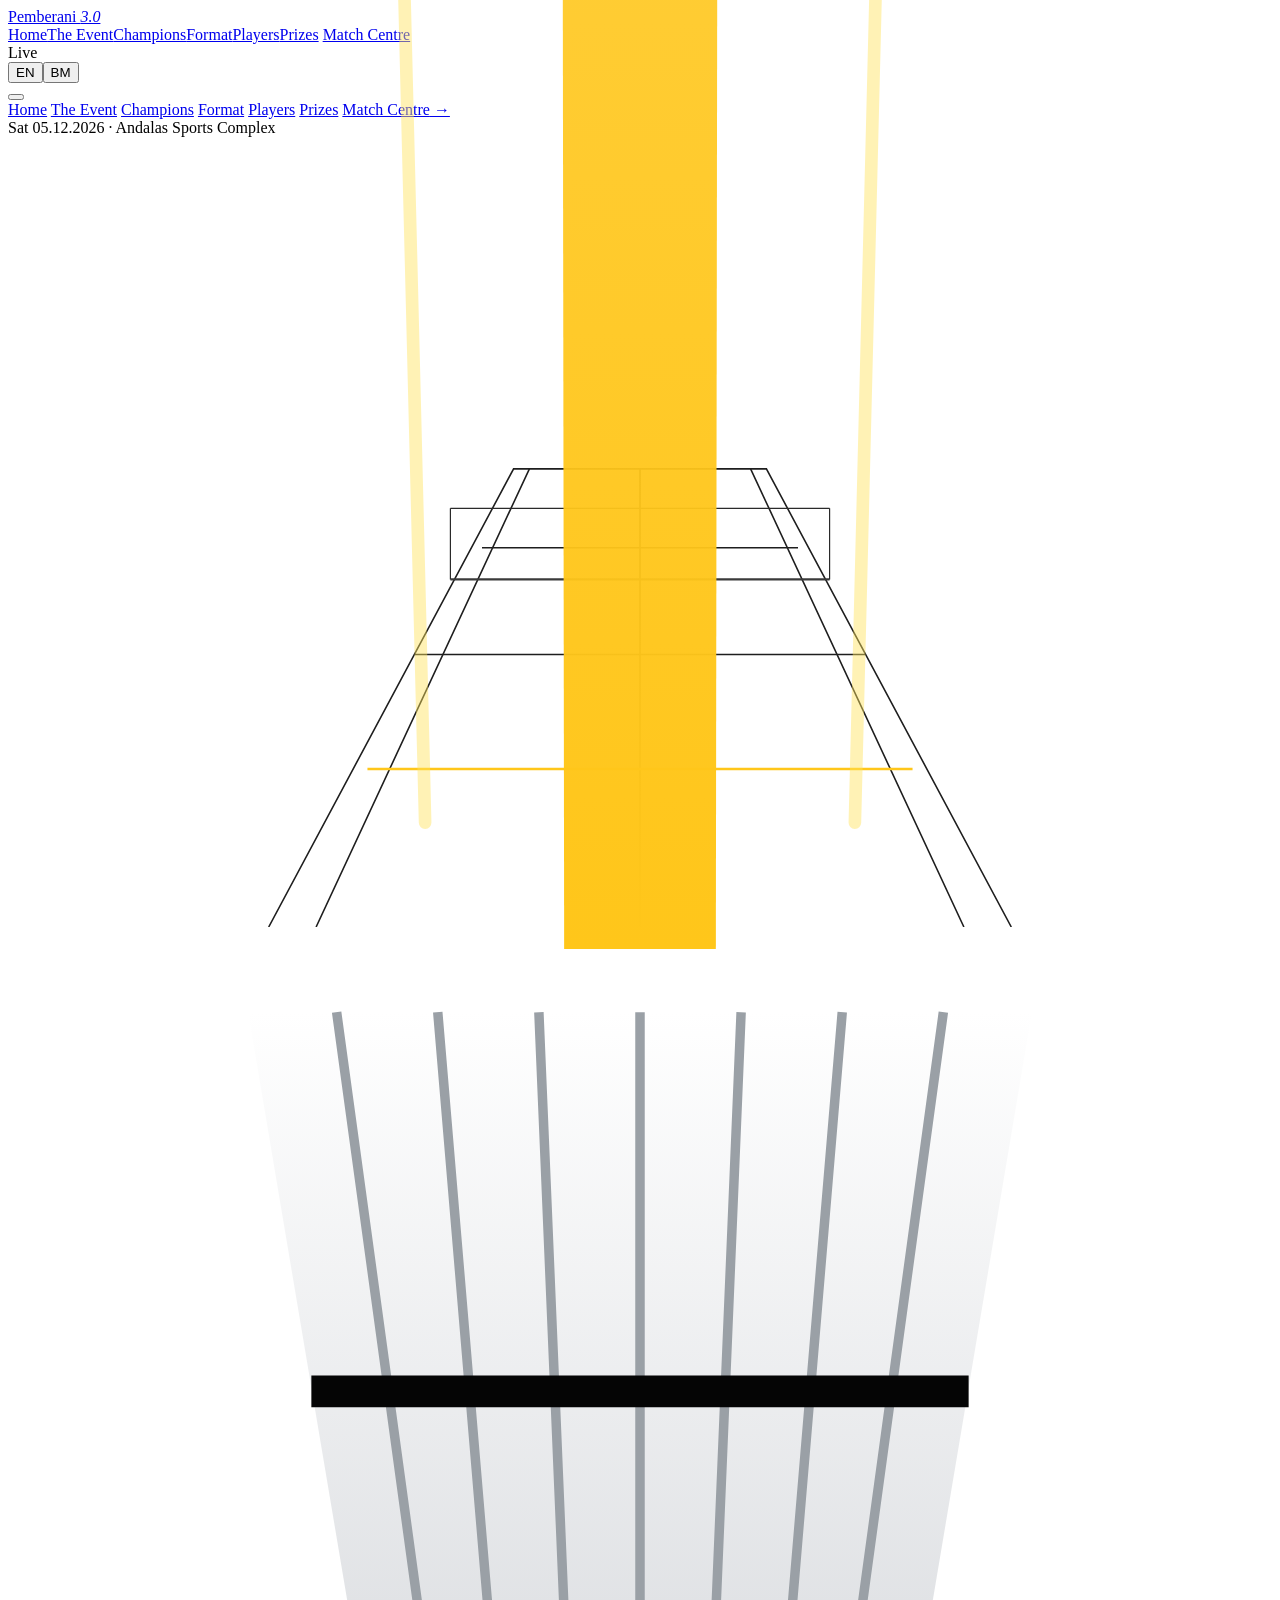
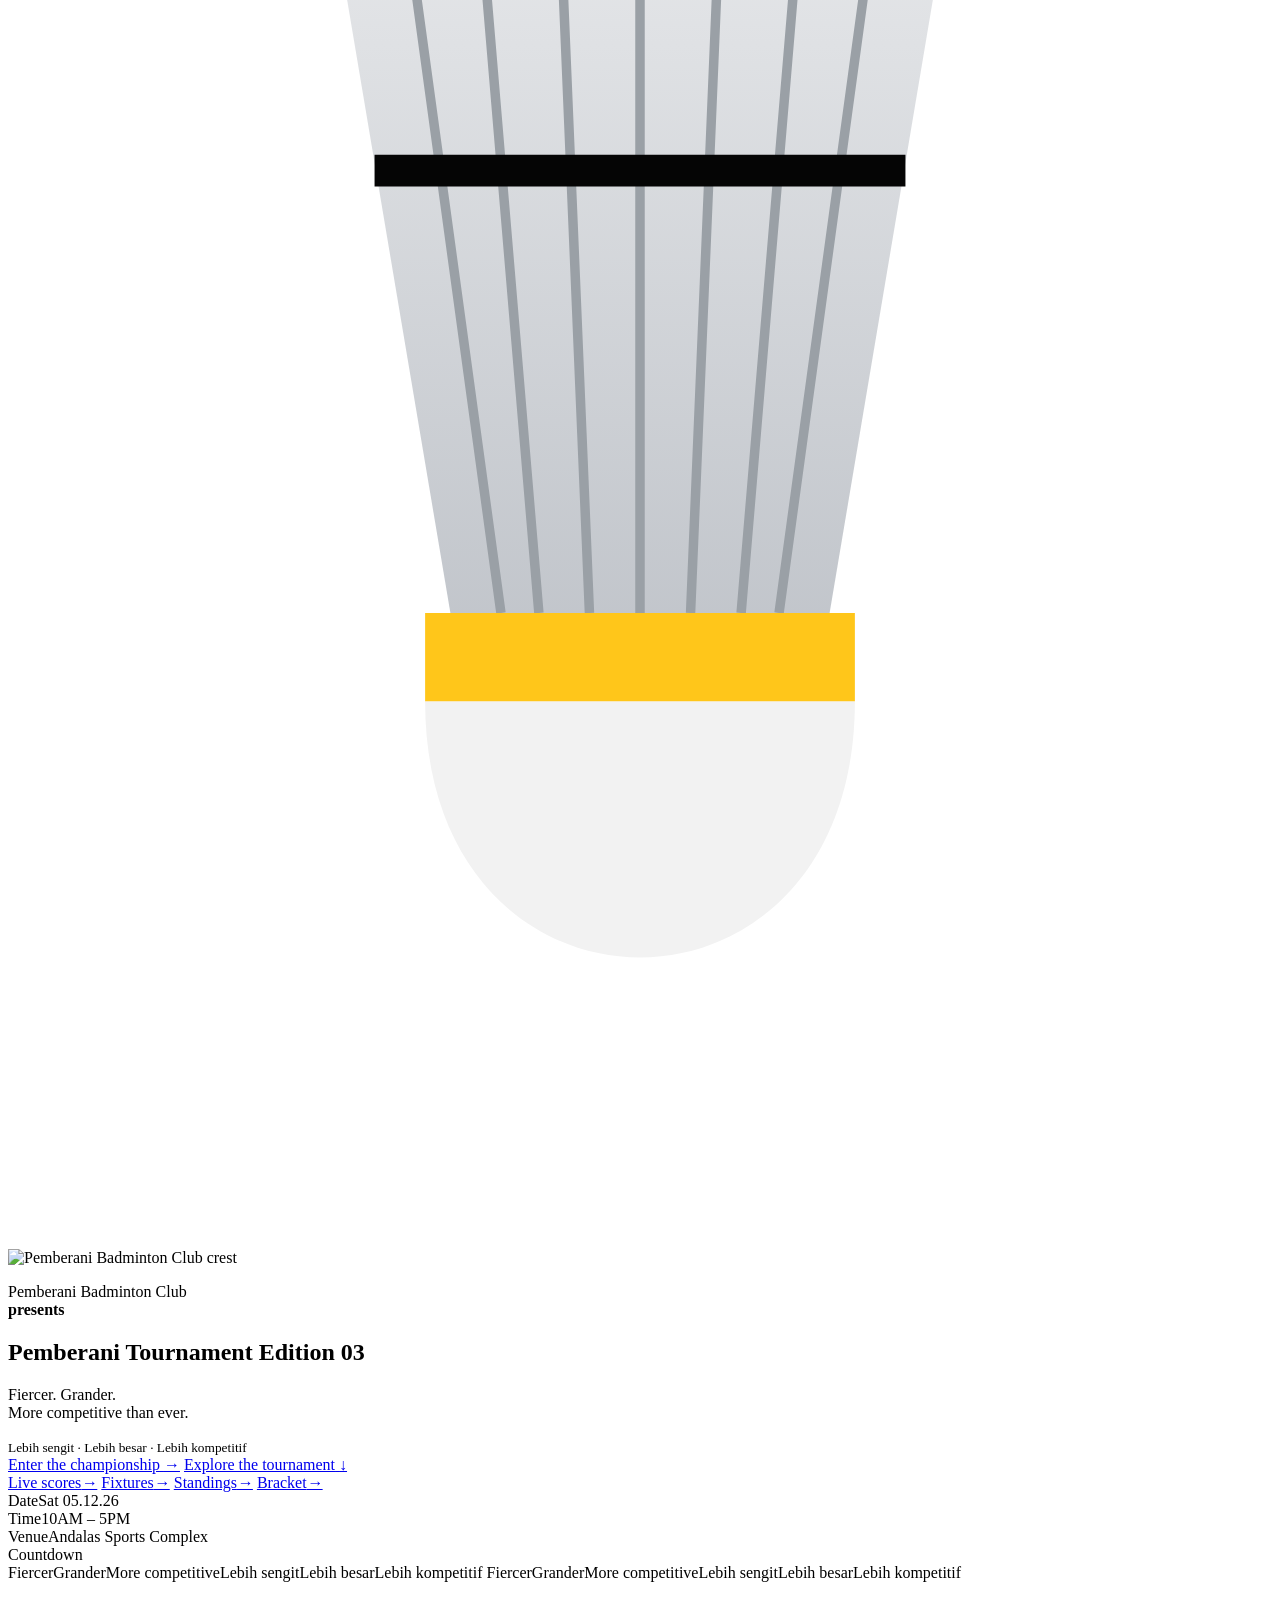
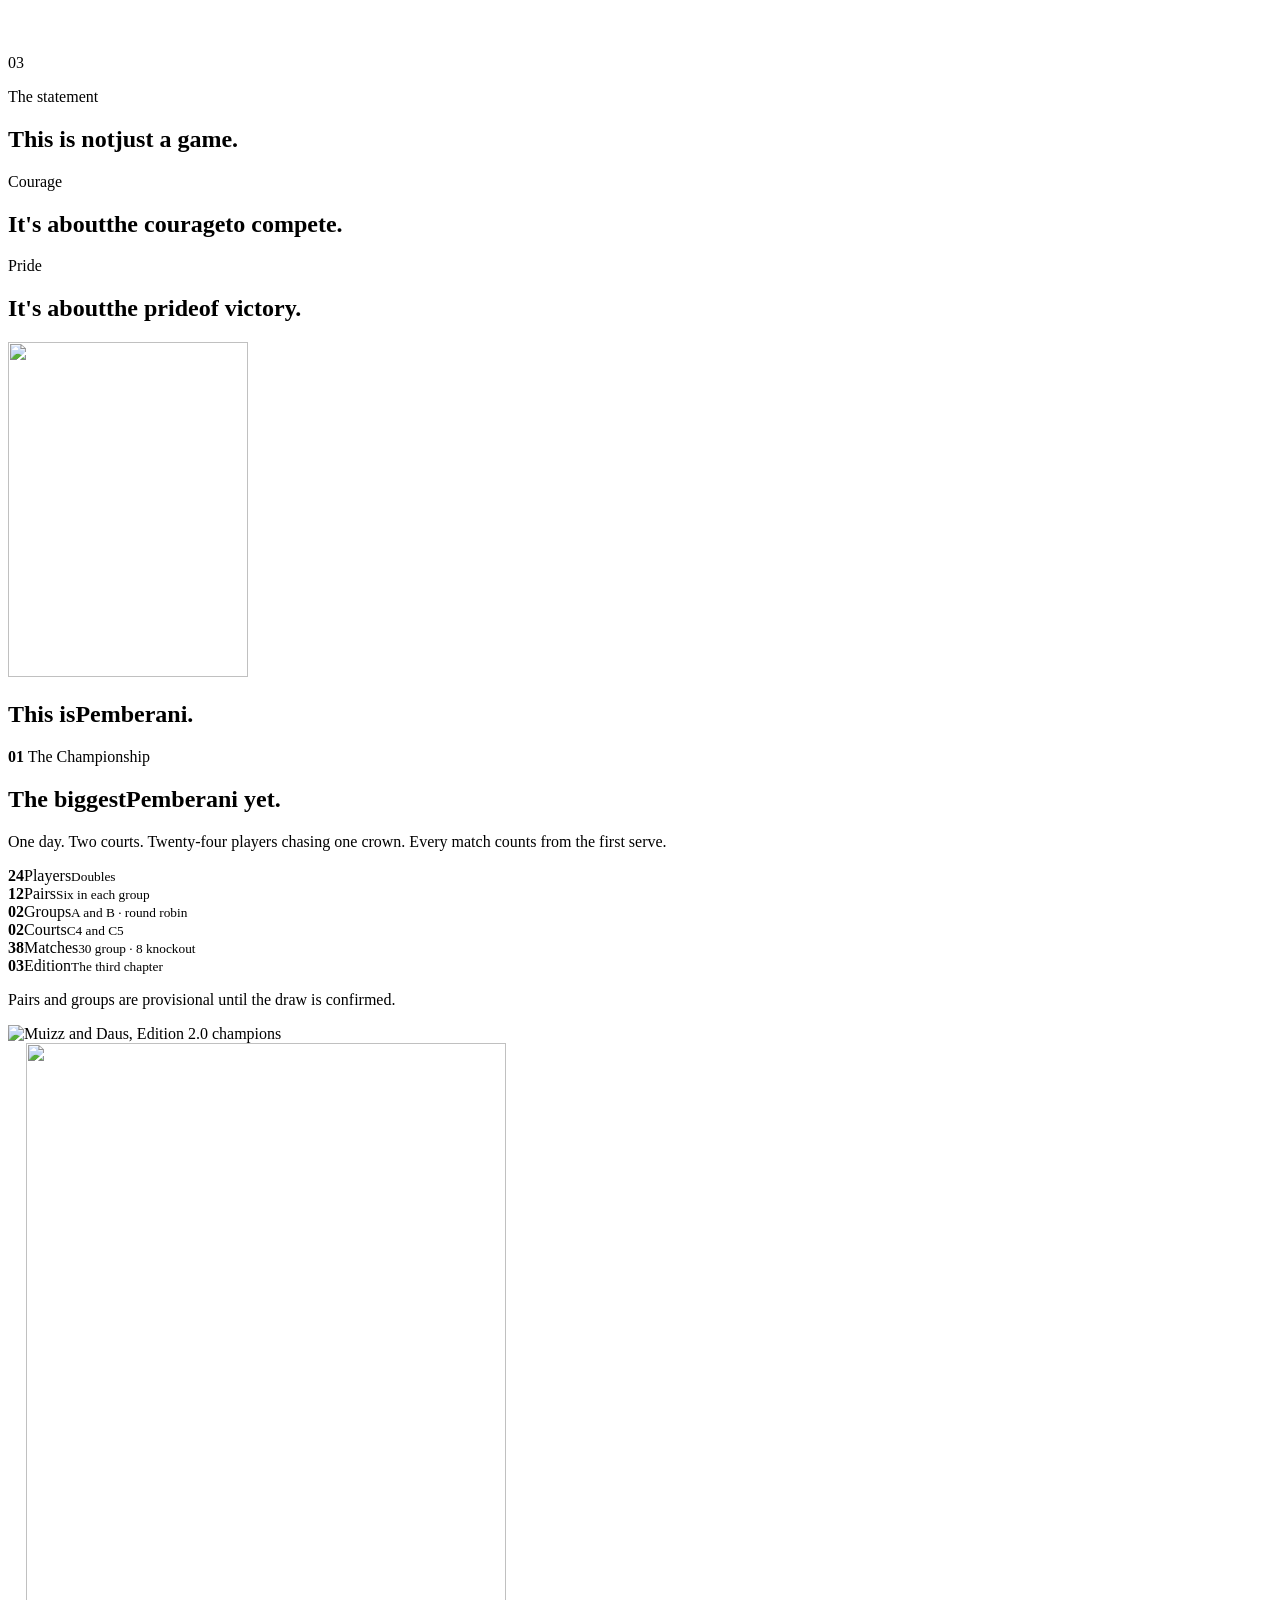
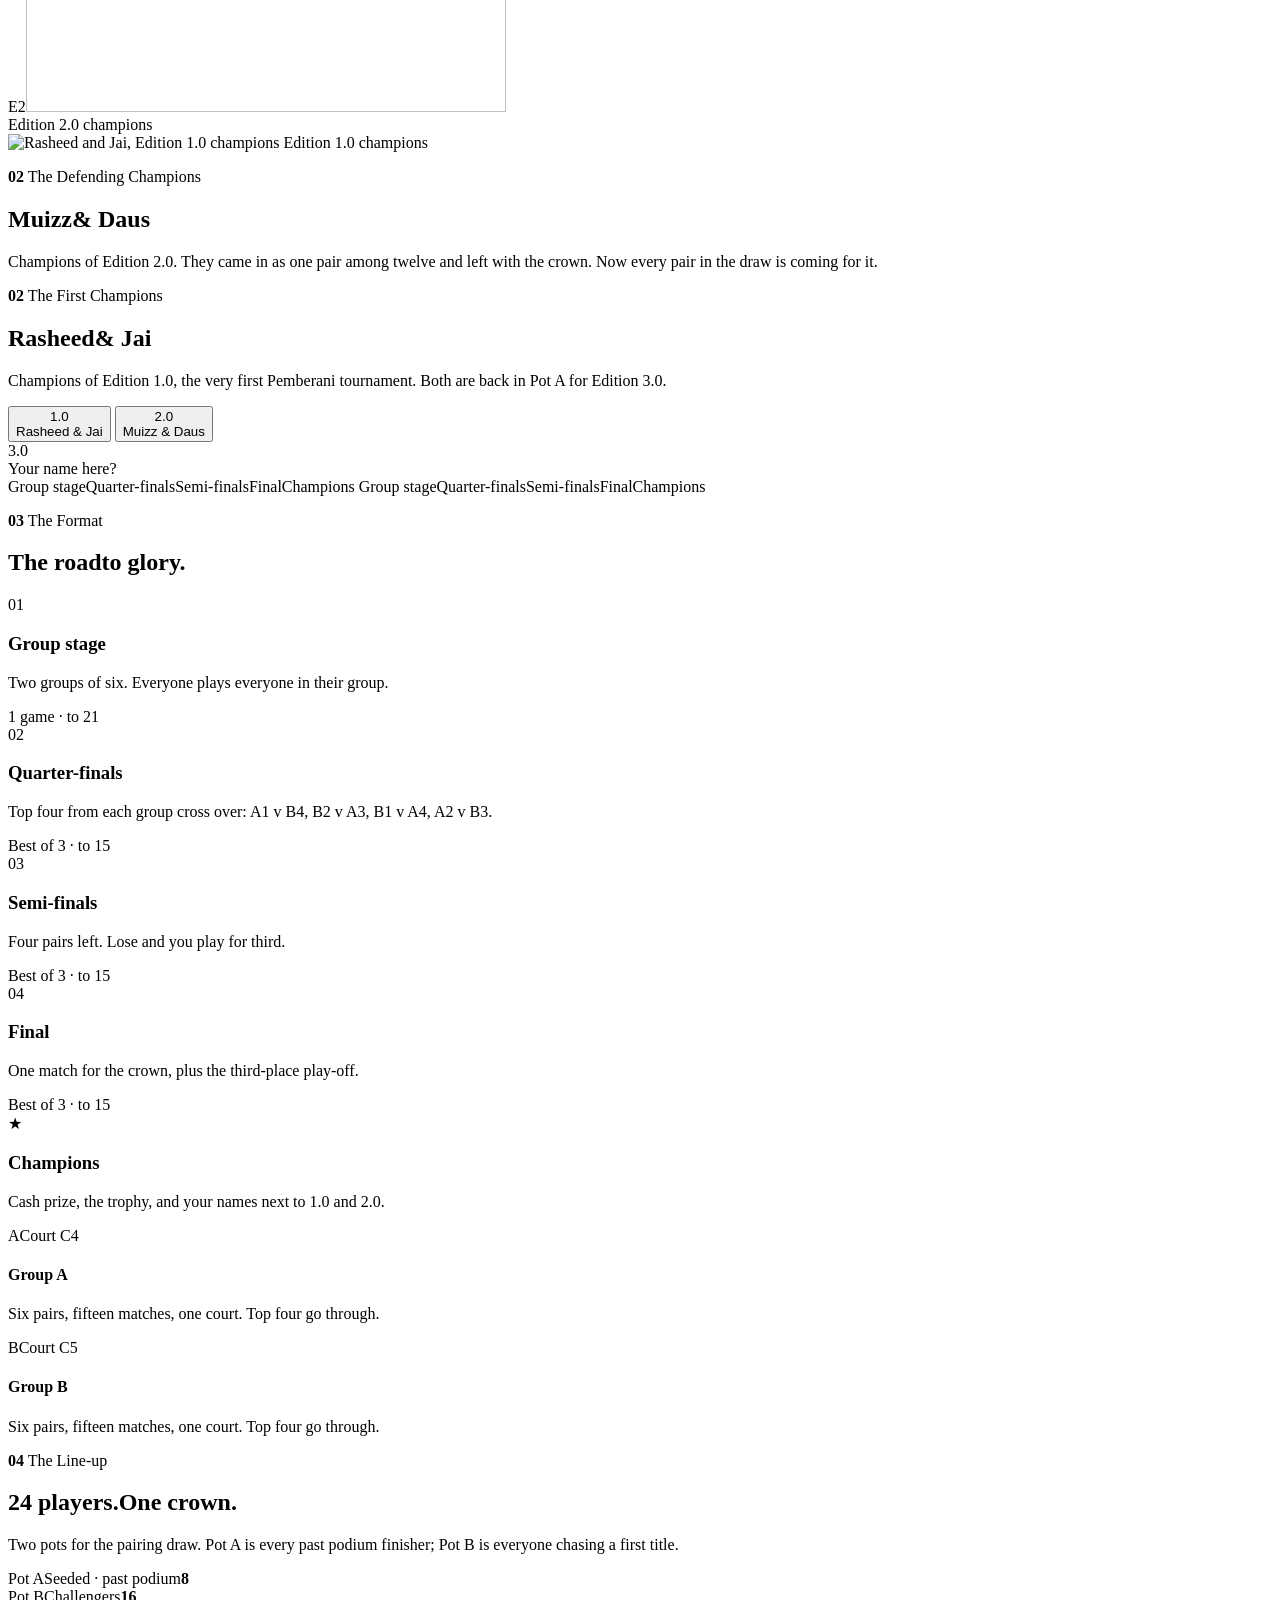
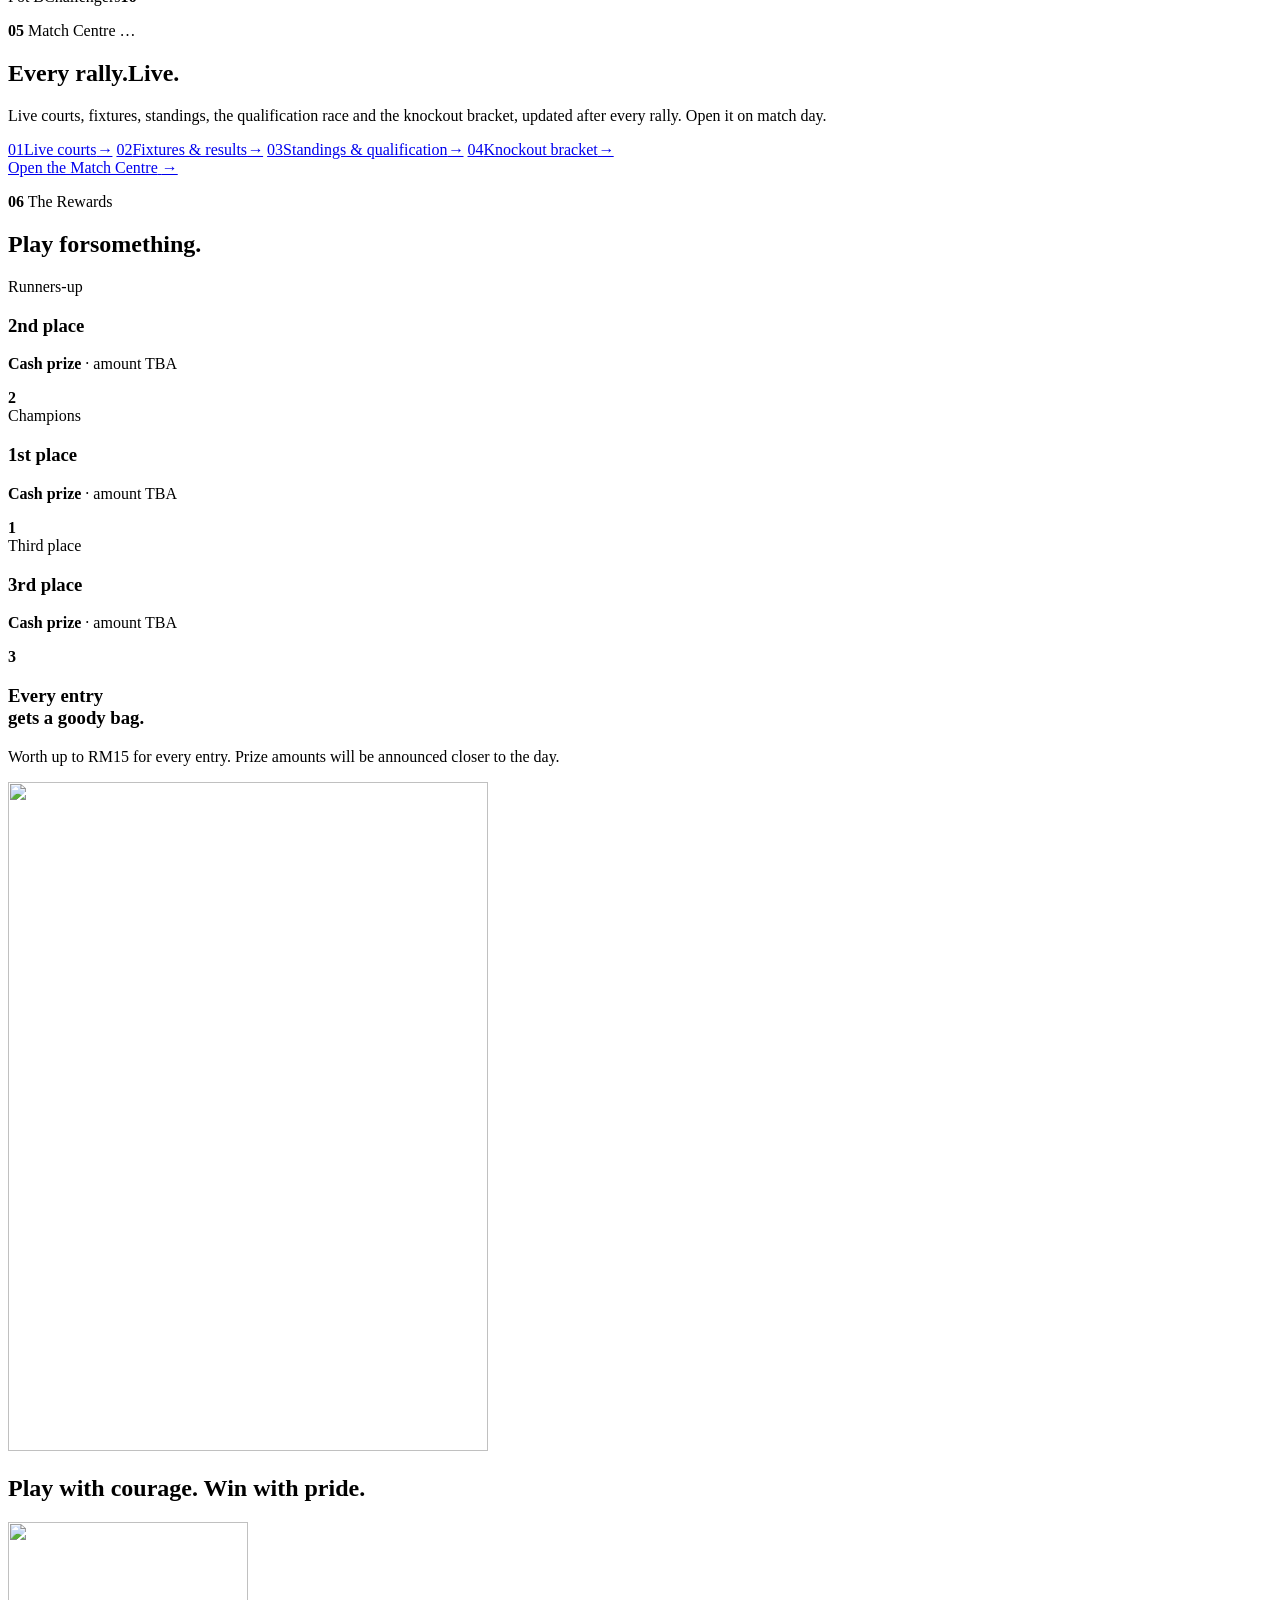
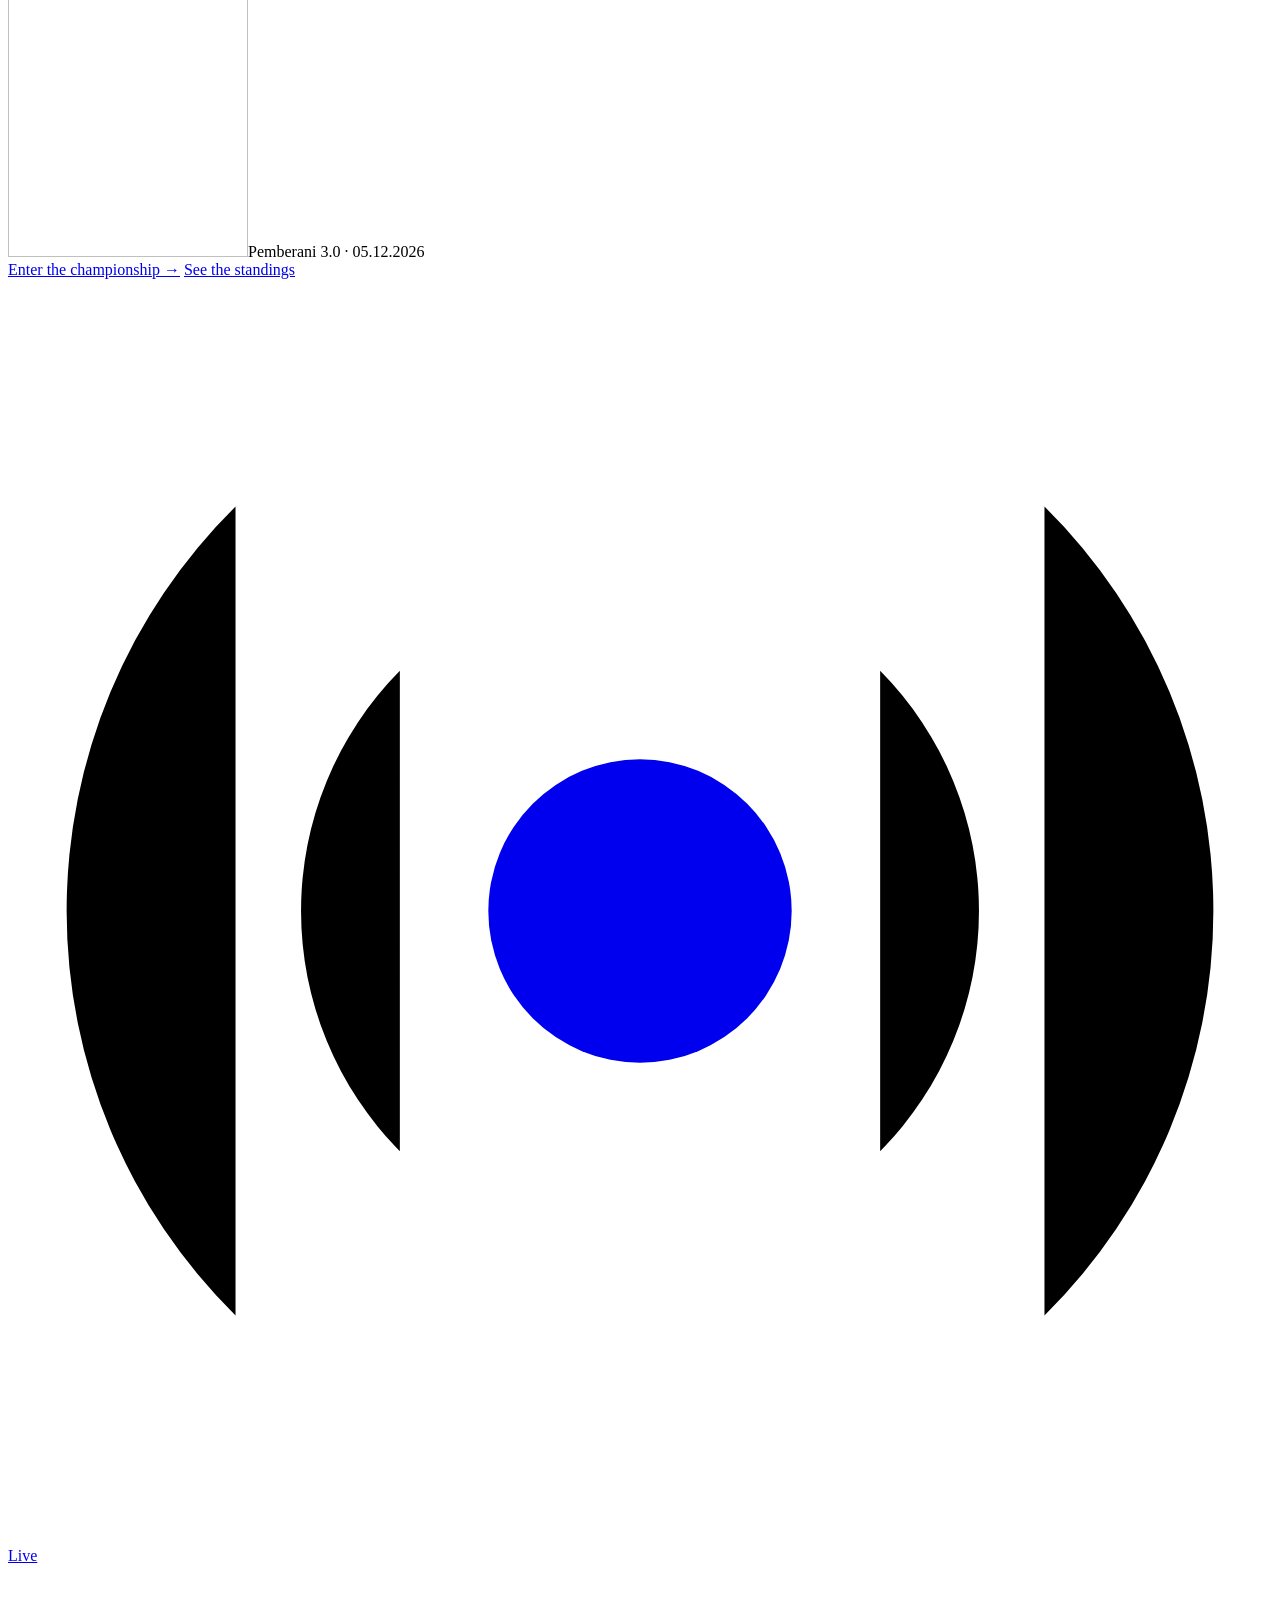
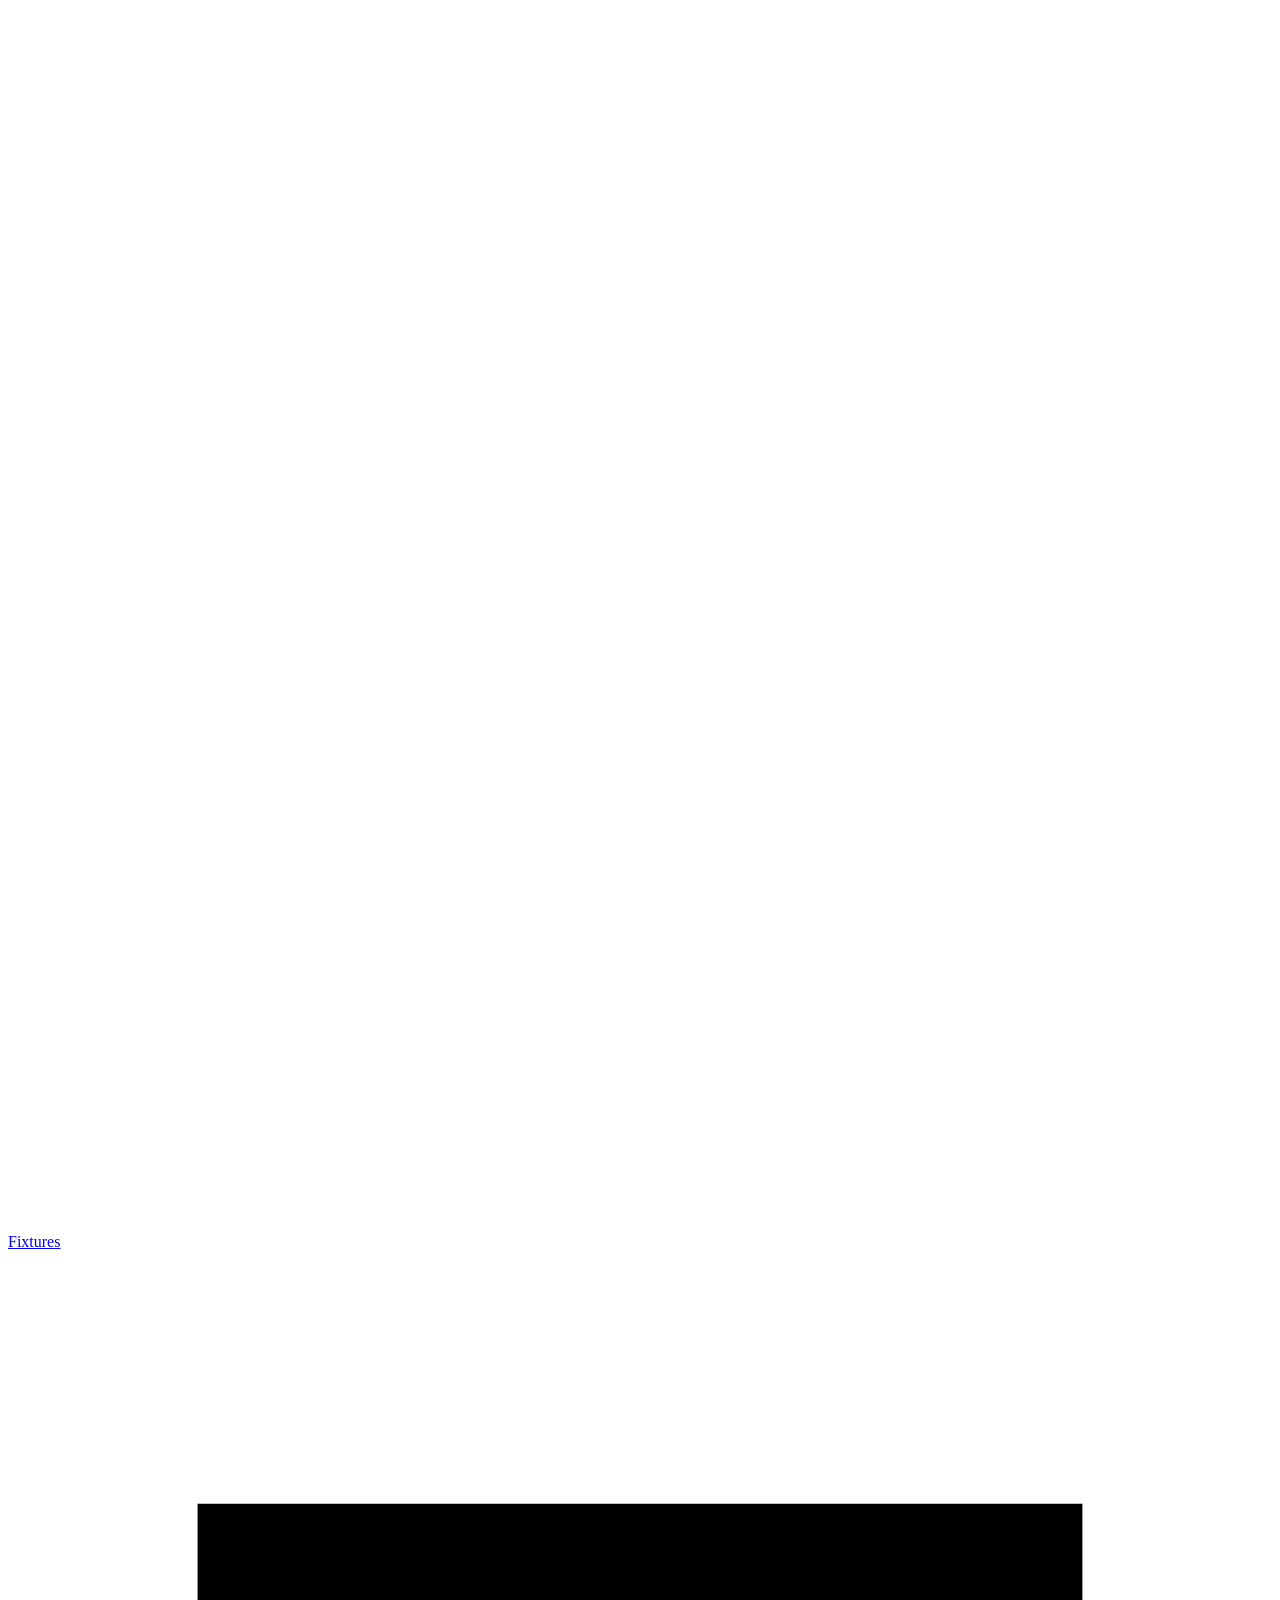
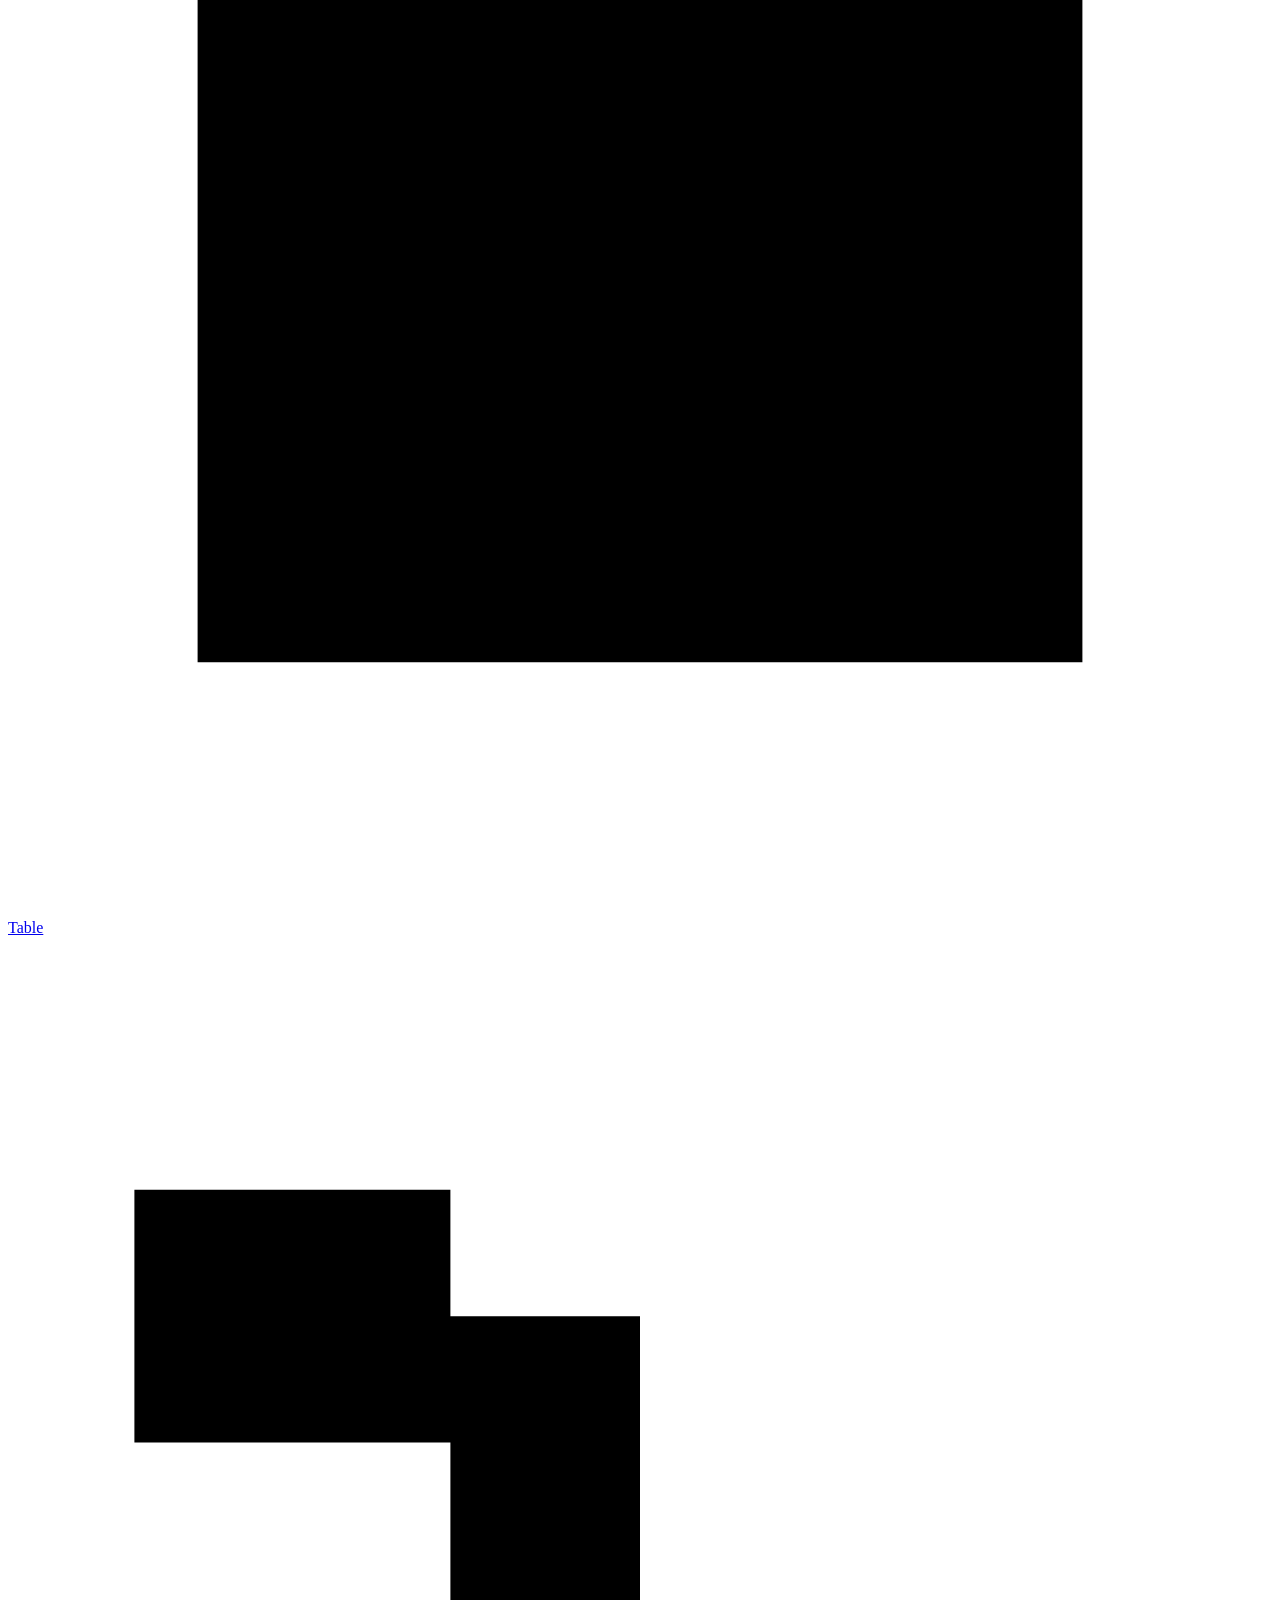
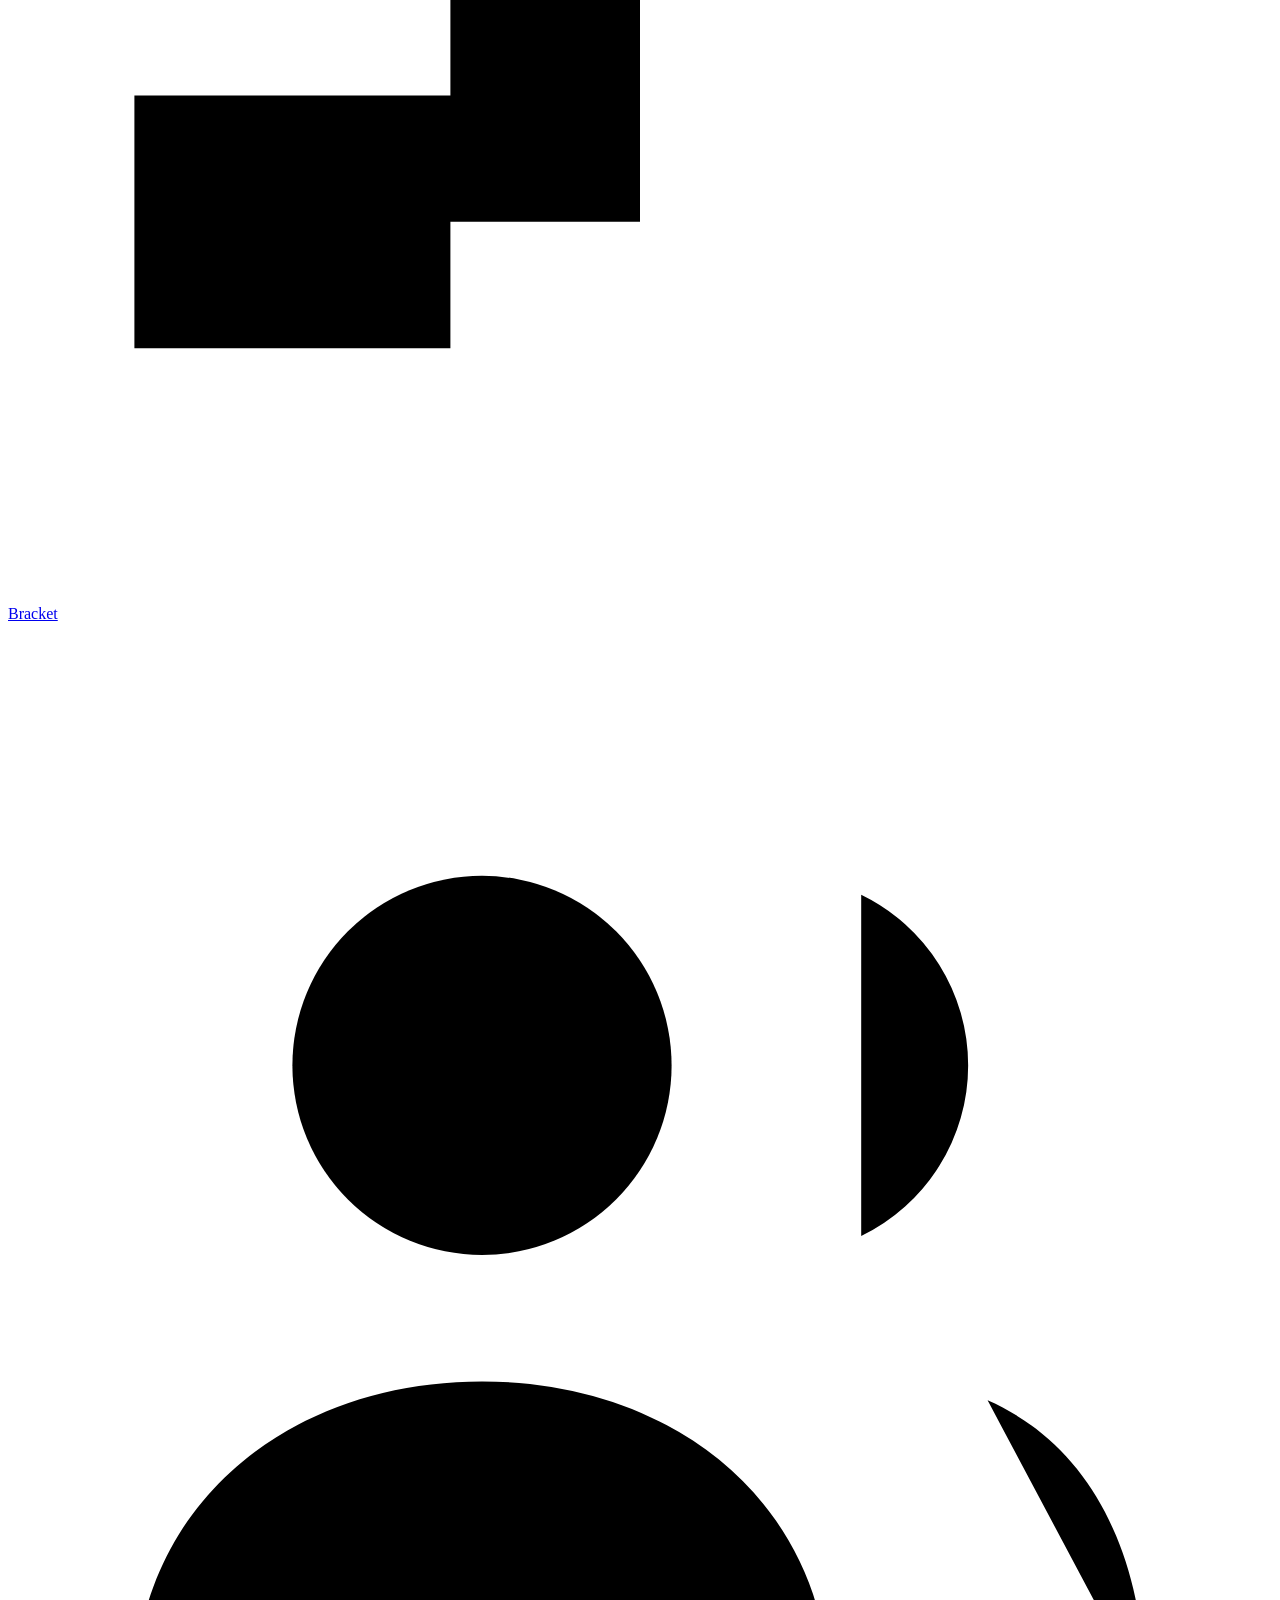
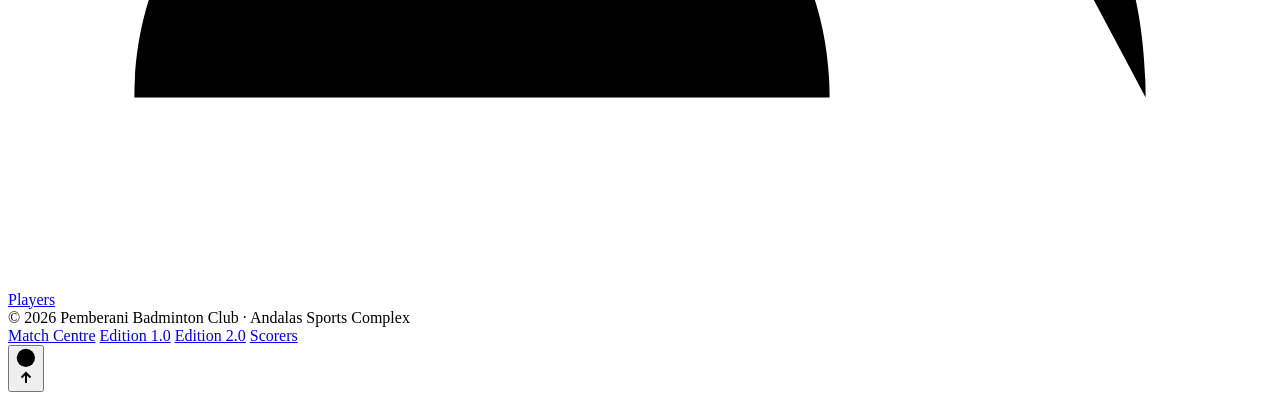
==== commit 215e4d2b: "Add the Edition 1.0 site as a read-only archive - edition1/ is the first tournament site, kept close" ====
--- a/index.html
+++ b/index.html
@@ -348,6 +348,7 @@
     <span>© 2026 Pemberani Badminton Club · Andalas Sports Complex</span>
     <nav>
       <a href="live/" data-i18n="nav.mc">Match Centre</a>
+      <a href="edition1/" data-i18n="ft.e1">Edition 1.0</a>
       <a href="edition2/" data-i18n="ft.e2">Edition 2.0</a>
       <a href="score/" data-i18n="ft.score">Scorers</a>
     </nav>
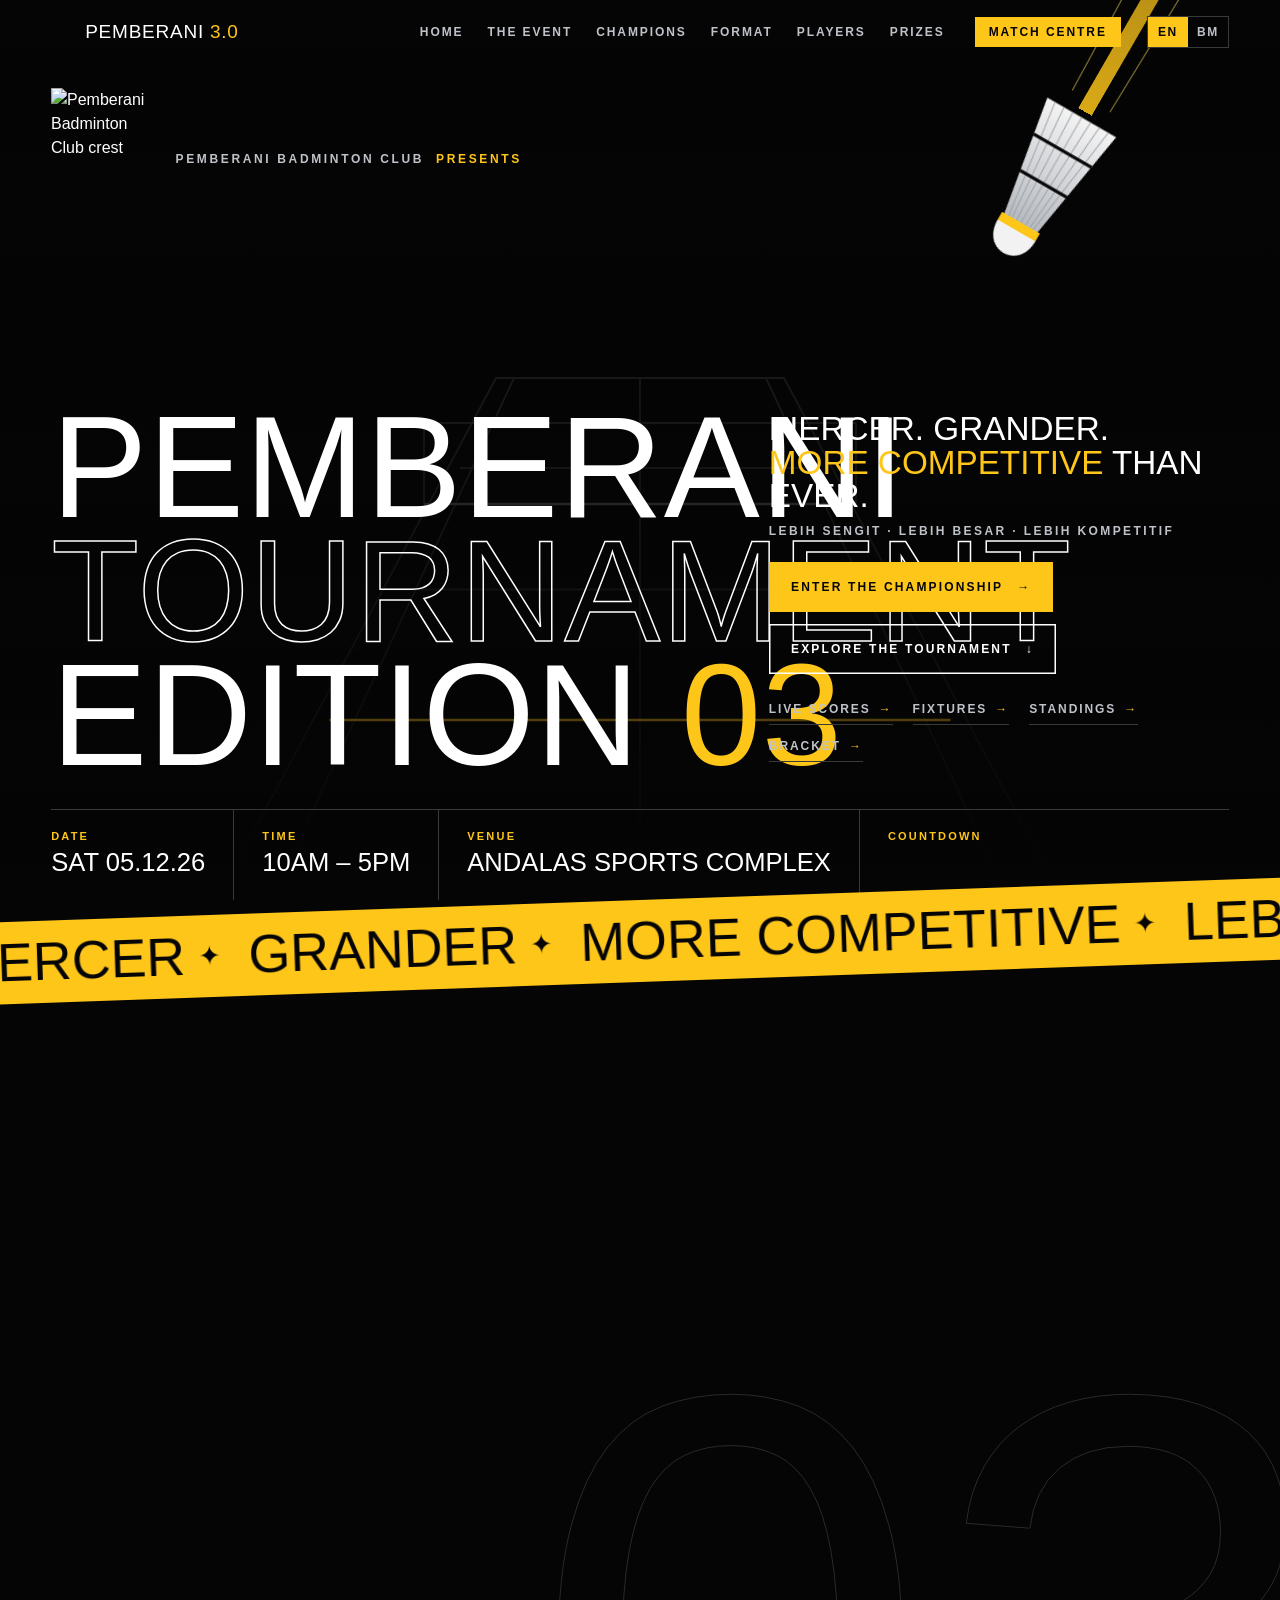
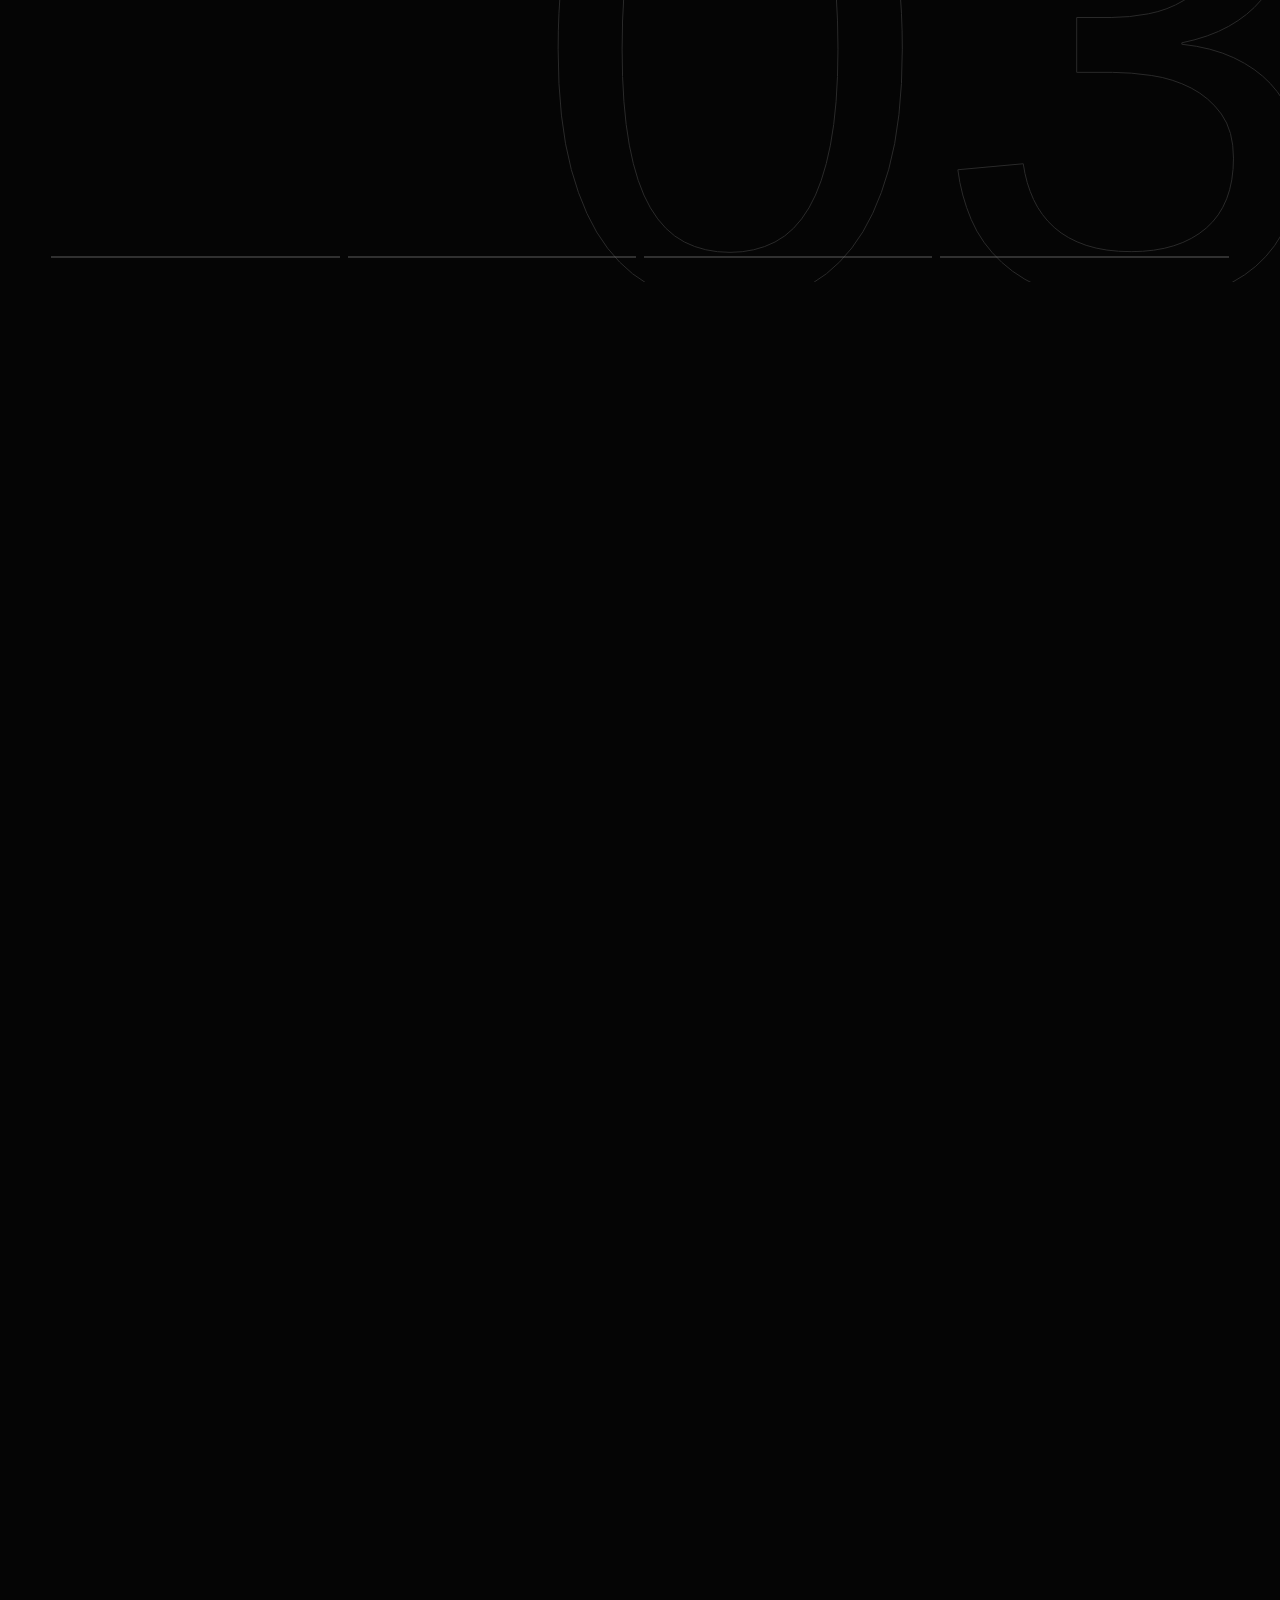
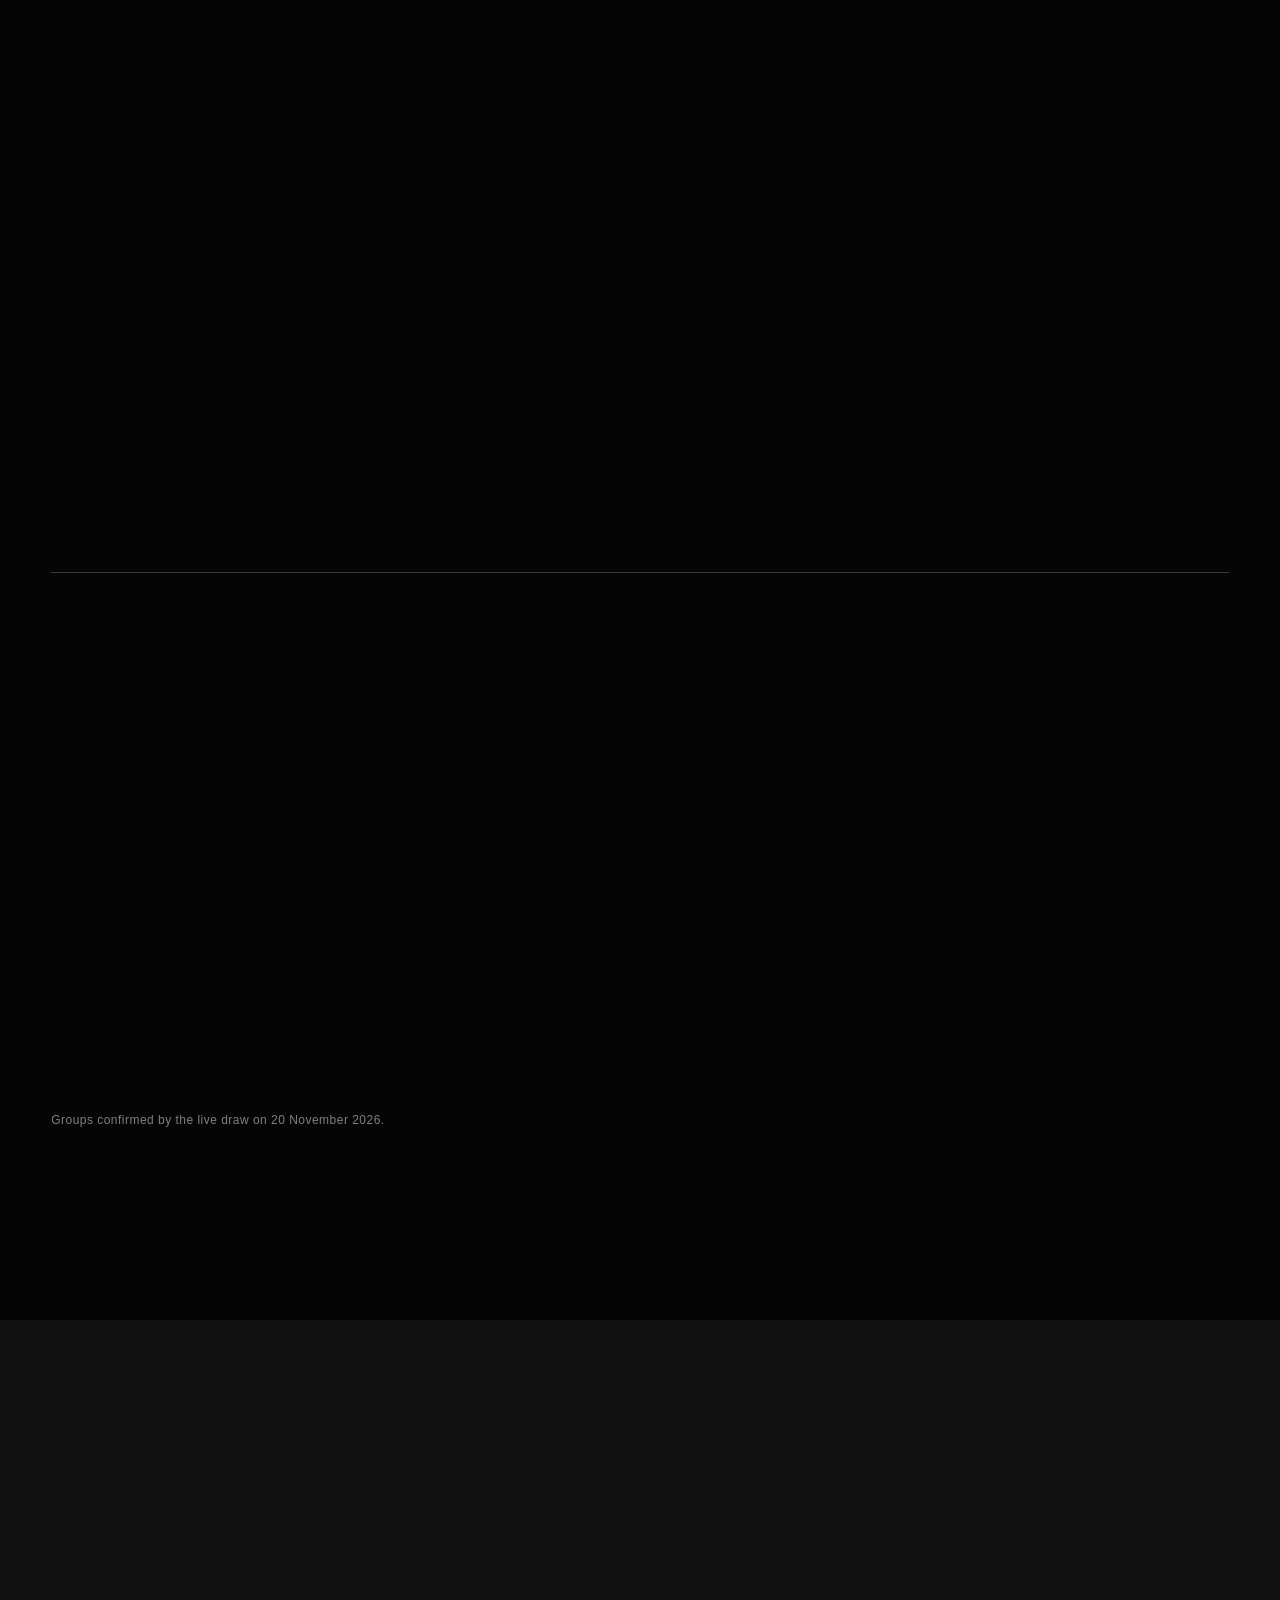
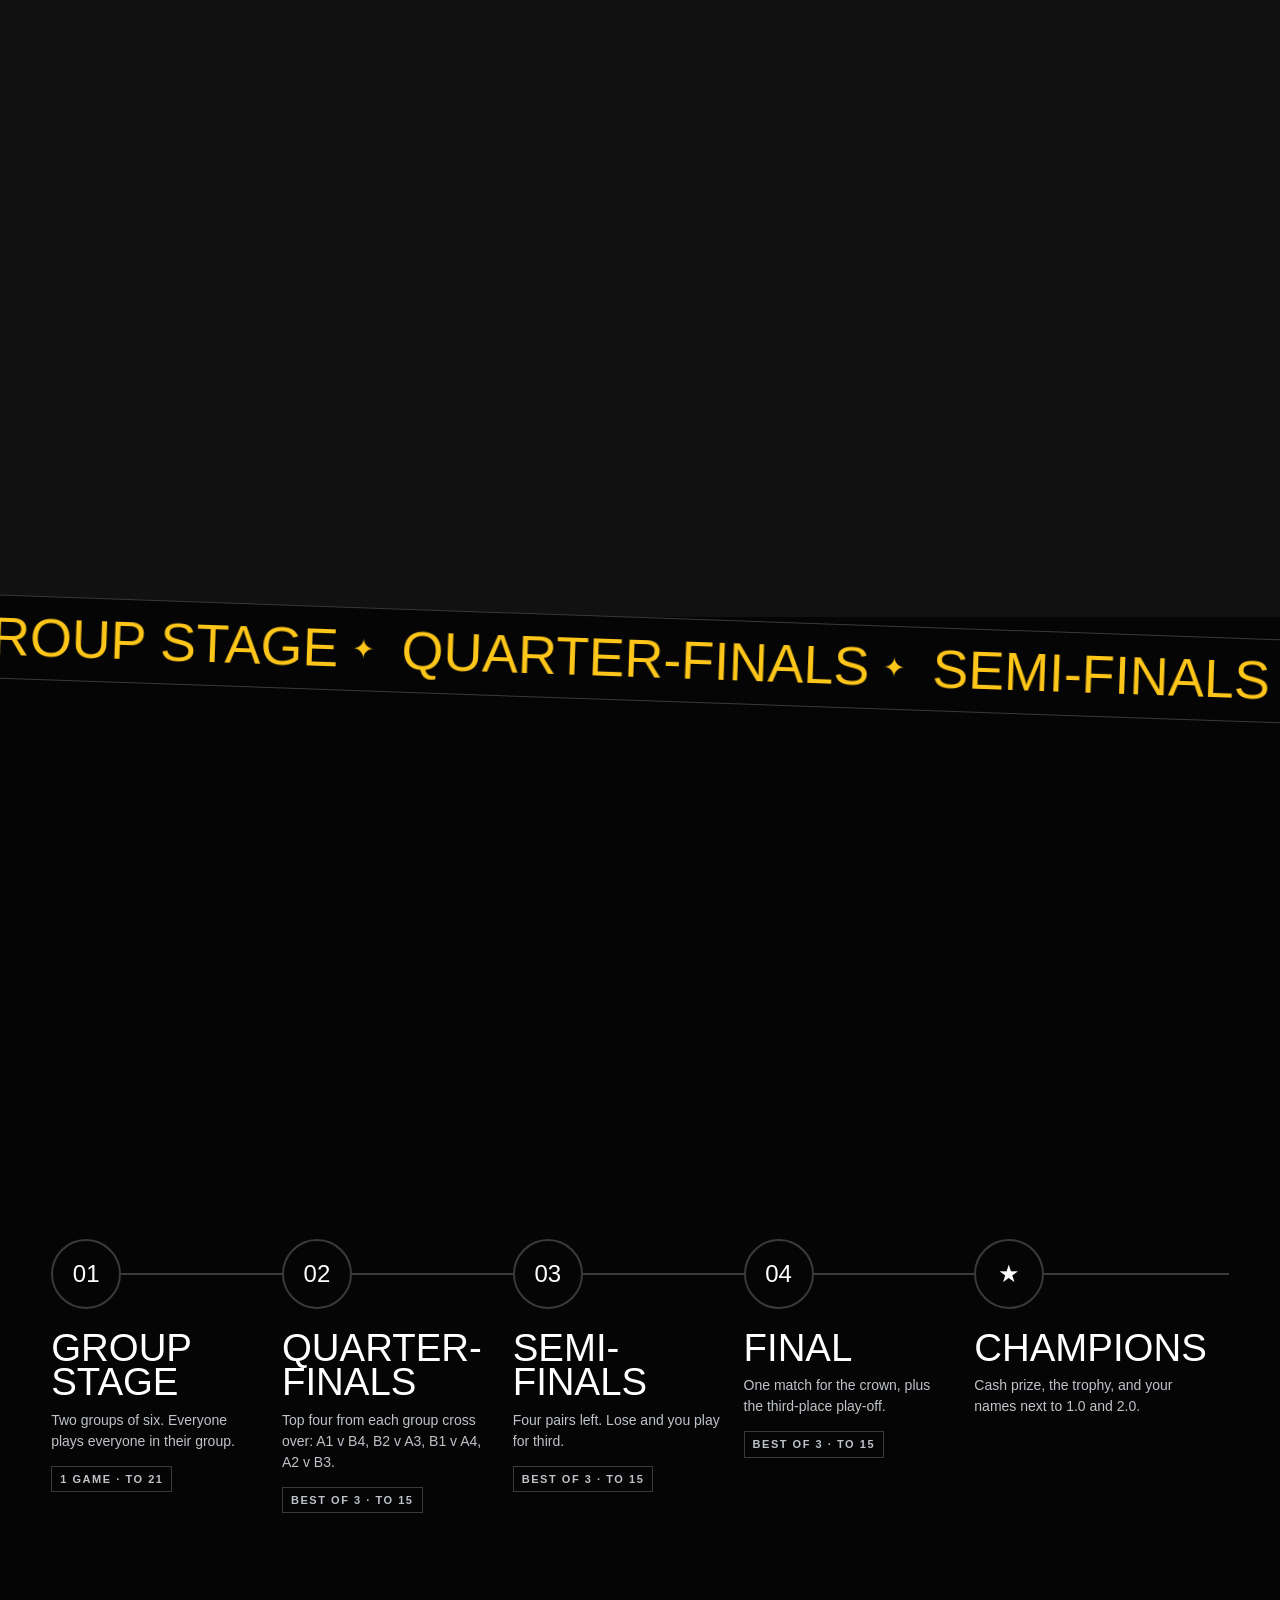
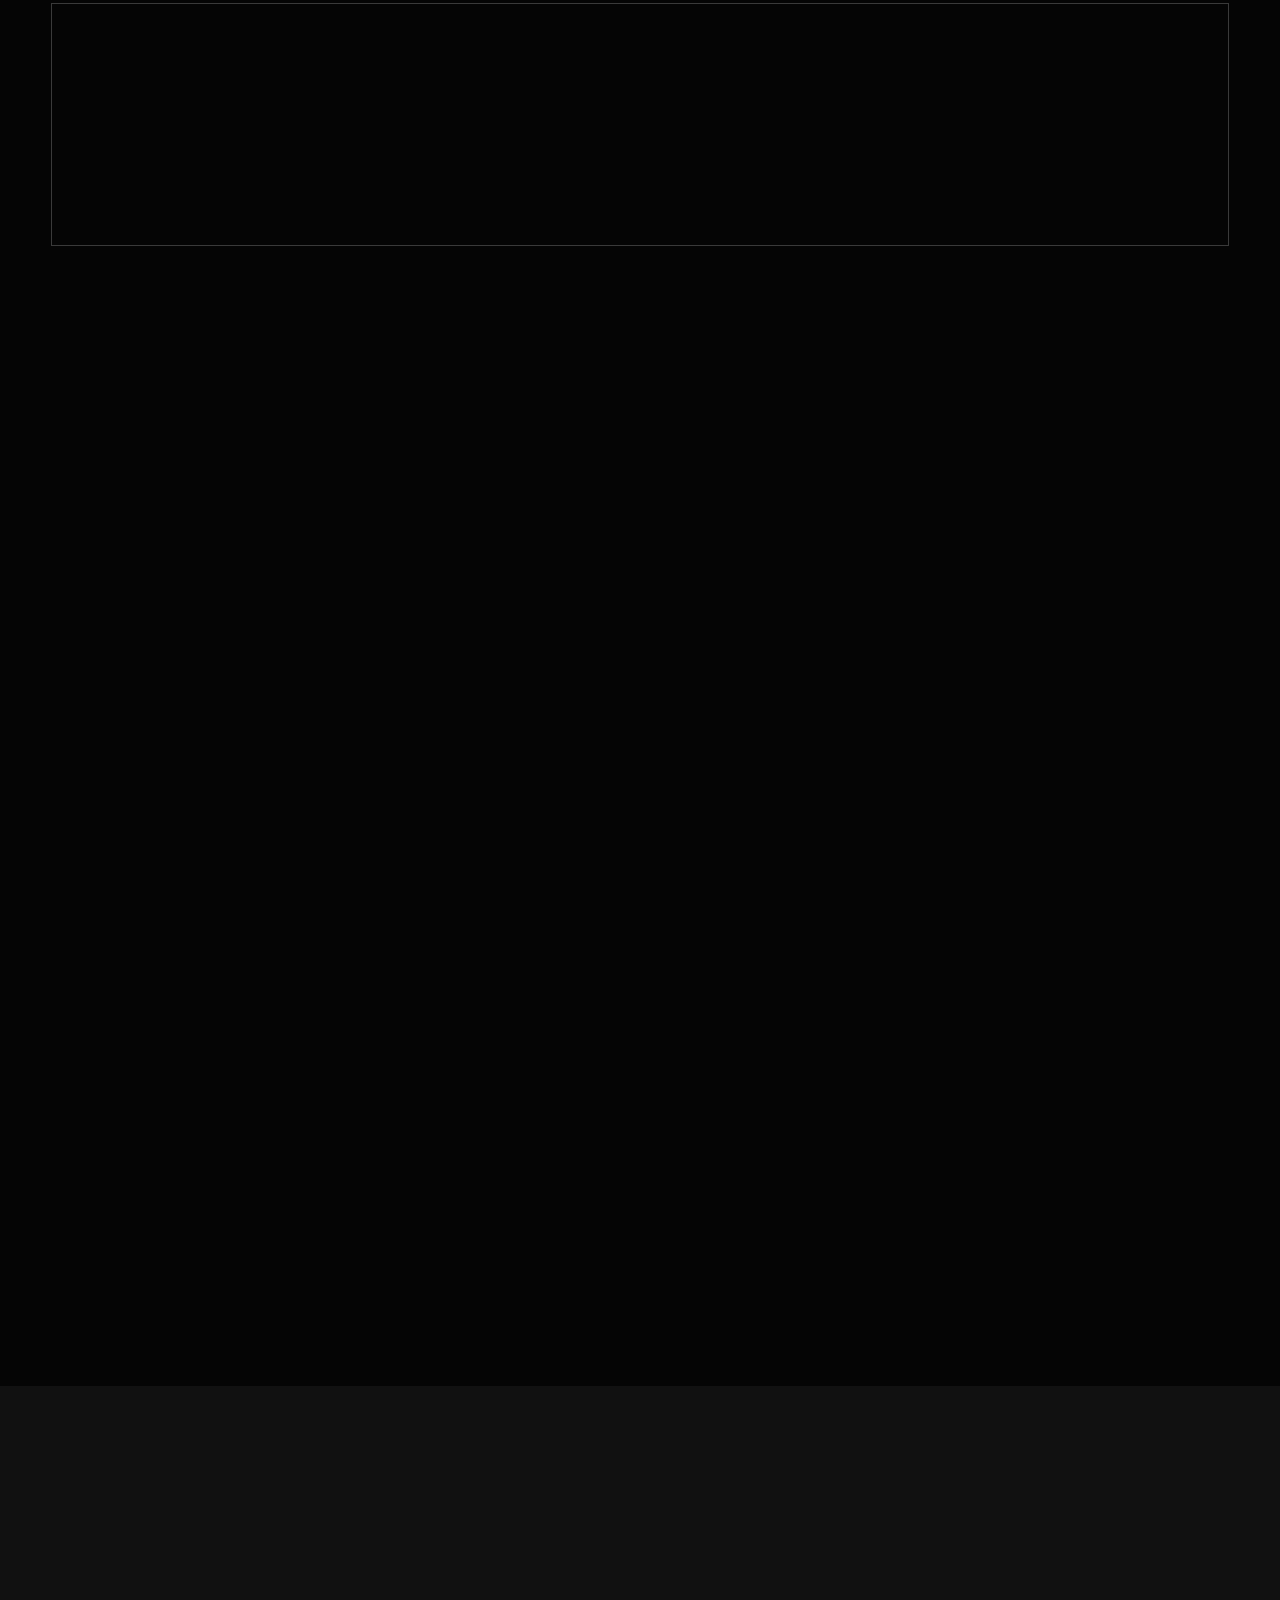
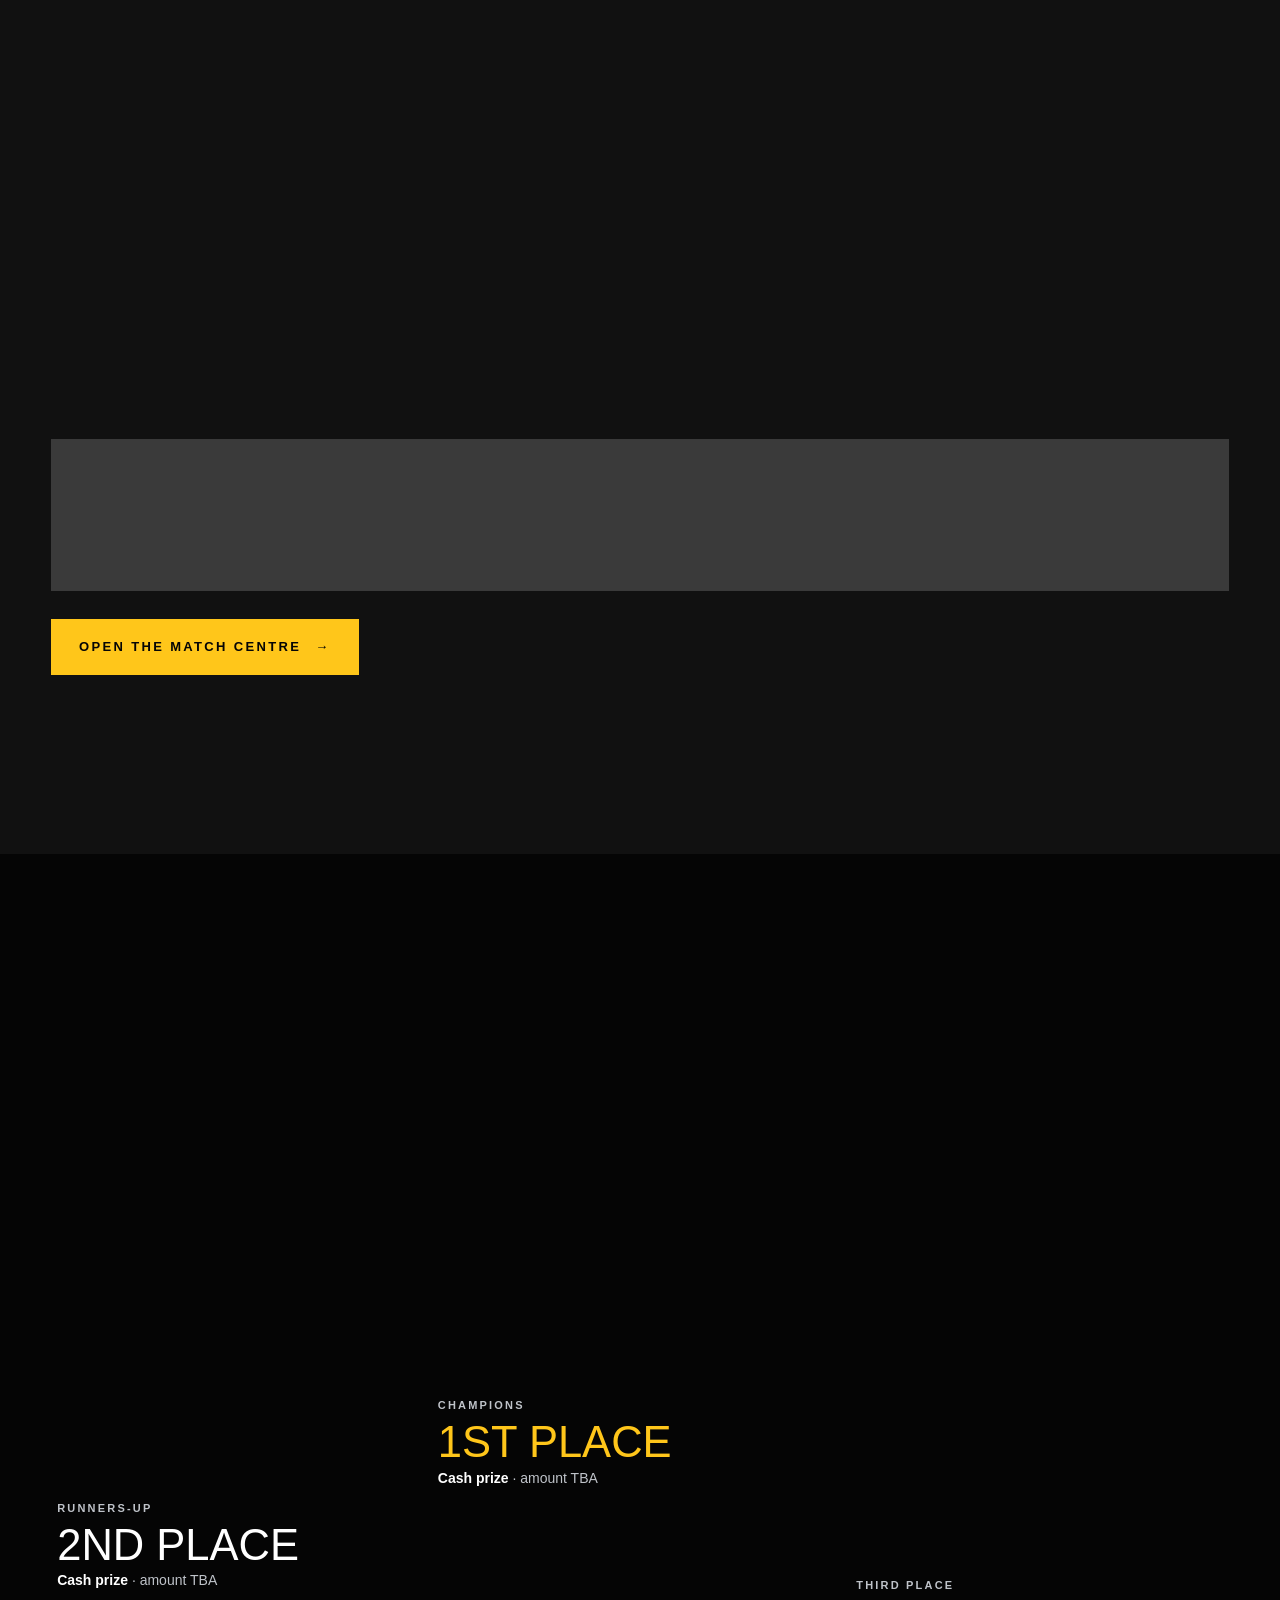
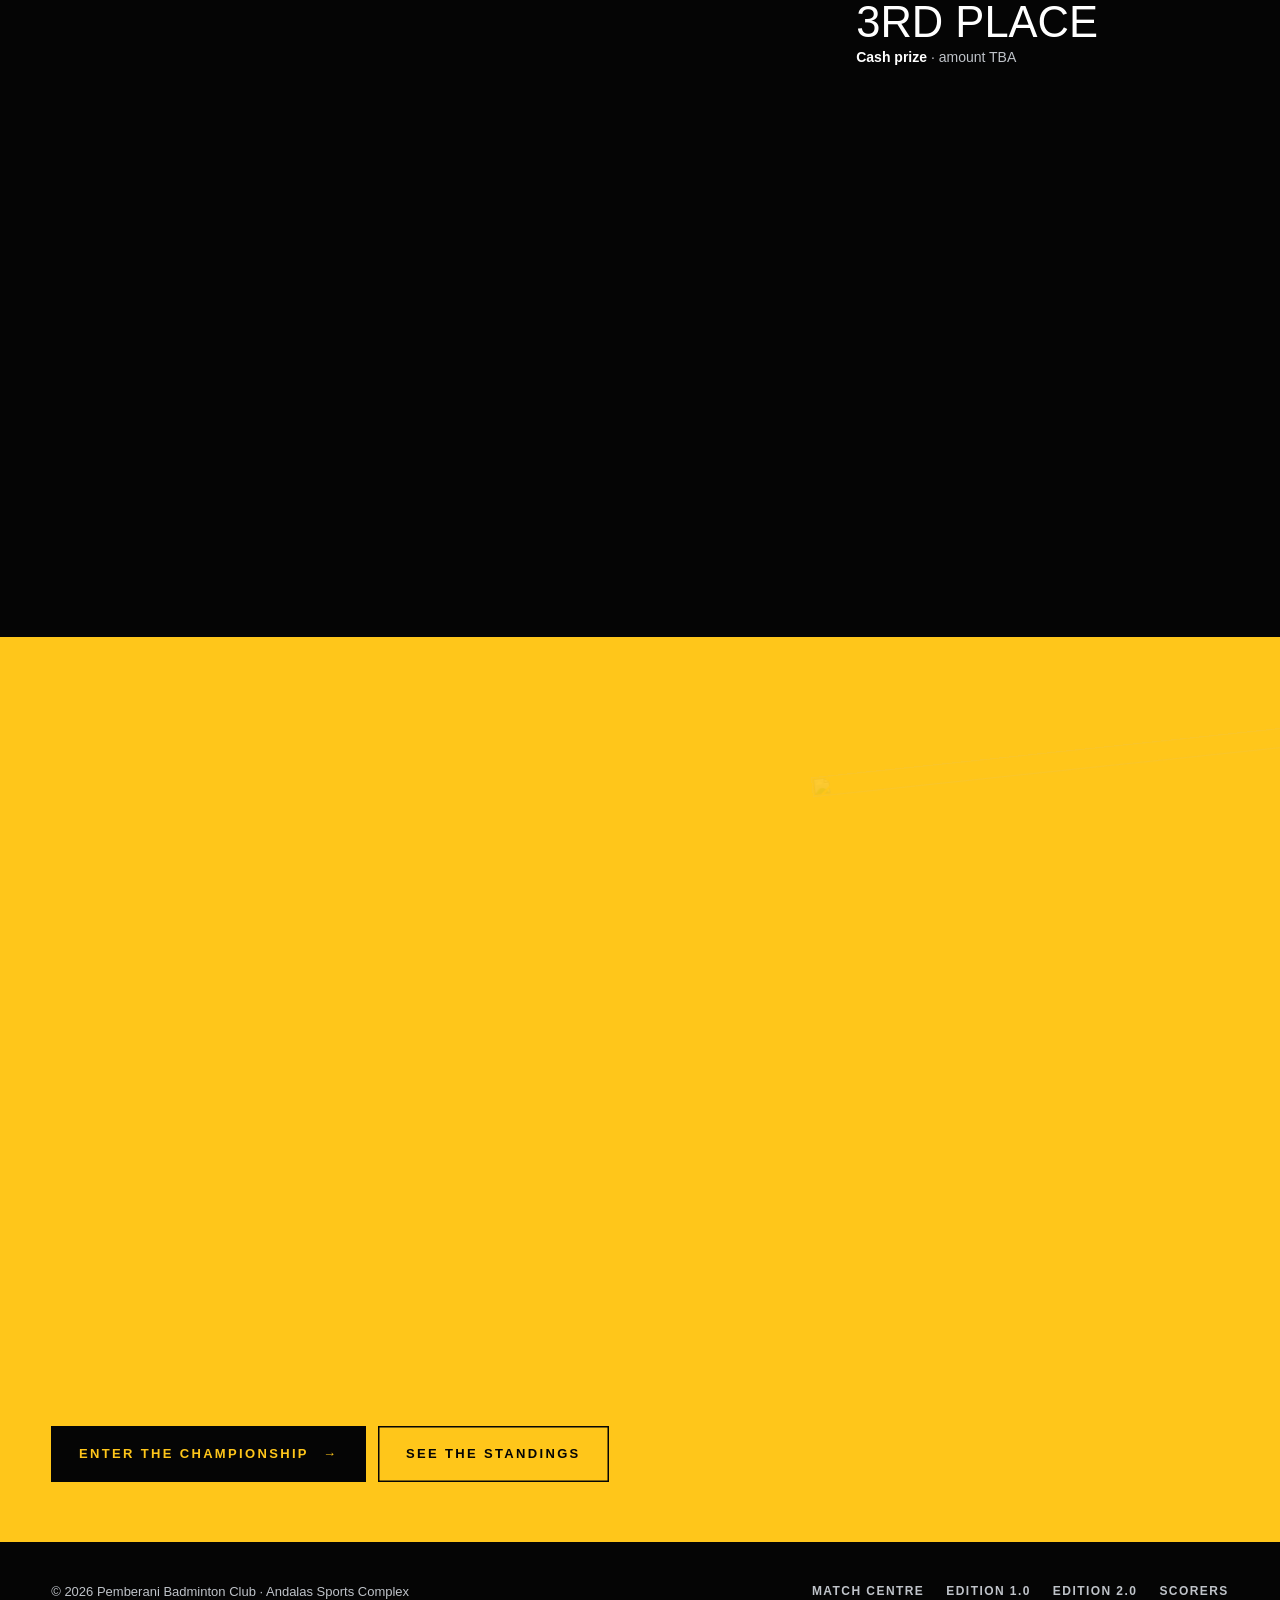
==== commit 284b0275: "Edisi 3.0: confirmed groups from the live draw, schedule goes live - js/config.js: the twelve pairs " ====
--- a/index.html
+++ b/index.html
@@ -173,7 +173,7 @@
       <div class="n" data-reveal style="--i:4"><b data-count="38">38</b><span data-i18n="n.matches">Matches</span><small data-i18n="n.matches2">30 group · 8 knockout</small></div>
       <div class="n" data-reveal style="--i:5"><b data-count="3">03</b><span data-i18n="n.edition">Edition</span><small data-i18n="n.edition2">The third chapter</small></div>
     </div>
-    <p class="prov" data-i18n="ch.prov">Pairs and groups are provisional until the draw is confirmed.</p>
+    <p class="prov" data-i18n="ch.prov">Groups confirmed by the live draw on 20 November 2026.</p>
   </div>
 </section>
 
@@ -234,8 +234,8 @@
       <div class="stage"><span class="dot">★</span><h3 data-i18n="b.c">Champions</h3><p data-i18n="fm.s5">Cash prize, the trophy, and your names next to 1.0 and 2.0.</p></div>
     </div>
     <div class="groups-ab">
-      <div data-reveal><span class="gl">A</span><span class="tag y" data-i18n="fm.c4">Court C4</span><h4 data-i18n="g.a">Group A</h4><p data-i18n="fm.gp">Six pairs, fifteen matches, one court. Top four go through.</p><div class="qual"><i class="q"></i><i class="q"></i><i class="q"></i><i class="q"></i><i></i><i></i></div></div>
-      <div data-reveal style="--i:1"><span class="gl">B</span><span class="tag y" data-i18n="fm.c5">Court C5</span><h4 data-i18n="g.b">Group B</h4><p data-i18n="fm.gp">Six pairs, fifteen matches, one court. Top four go through.</p><div class="qual"><i class="q"></i><i class="q"></i><i class="q"></i><i class="q"></i><i></i><i></i></div></div>
+      <div data-reveal><span class="gl">A</span><span class="tag y" data-i18n="fm.c4">Court C4</span><h4 data-i18n="g.a">Group A</h4><p data-i18n="fm.gp">Six pairs, fifteen matches, one court. Top four go through.</p><ol class="gpairs" data-group="G1"></ol><div class="qual"><i class="q"></i><i class="q"></i><i class="q"></i><i class="q"></i><i></i><i></i></div></div>
+      <div data-reveal style="--i:1"><span class="gl">B</span><span class="tag y" data-i18n="fm.c5">Court C5</span><h4 data-i18n="g.b">Group B</h4><p data-i18n="fm.gp">Six pairs, fifteen matches, one court. Top four go through.</p><ol class="gpairs" data-group="G2"></ol><div class="qual"><i class="q"></i><i class="q"></i><i class="q"></i><i class="q"></i><i></i><i></i></div></div>
     </div>
   </div>
 </section>
--- a/css/e3.css
+++ b/css/e3.css
@@ -0,0 +1,1025 @@
+/* ───────────────────────────────────────────────────────────
+   Pemberani Tournament · Edition 3.0 — campaign + match centre
+   ─────────────────────────────────────────────────────────── */
+:root {
+  --black: #050505;
+  --char: #111111;
+  --char-2: #1a1a1a;
+  --line: #262626;
+  --line-2: #3a3a3a;
+  --y: #FFC61A;
+  --y-hi: #FFE45C;
+  --orange: #E08A00;
+  --white: #FFFFFF;
+  --silver: #BFC3C9;
+  --dim: #7d8187;
+  --live: #FF3B30;
+  --display: 'Anton', Impact, 'Arial Narrow', sans-serif;
+  --text: 'Archivo', 'Helvetica Neue', Arial, sans-serif;
+  --ease: cubic-bezier(.16, 1, .3, 1);
+  --gut: clamp(16px, 4vw, 56px);
+  --maxw: 1440px;
+}
+*, *::before, *::after { box-sizing: border-box; }
+html { -webkit-text-size-adjust: 100%; scroll-behavior: smooth; }
+body {
+  margin: 0; background: var(--black); color: var(--white); font-family: var(--text);
+  font-size: 16px; line-height: 1.5; overflow-x: clip; -webkit-font-smoothing: antialiased;
+}
+img { display: block; max-width: 100%; height: auto; }
+a { color: inherit; text-decoration: none; }
+button { font: inherit; color: inherit; background: none; border: 0; padding: 0; cursor: pointer; }
+::selection { background: var(--y); color: var(--black); }
+:focus-visible { outline: 2px solid var(--y); outline-offset: 3px; }
+.wrap { width: 100%; max-width: var(--maxw); margin-inline: auto; padding-inline: var(--gut); }
+.sr { position: absolute; width: 1px; height: 1px; overflow: hidden; clip: rect(0 0 0 0); white-space: nowrap; }
+
+/* ── type system ───────────────────────────────────────── */
+.display { font-family: var(--display); font-weight: 400; text-transform: uppercase; line-height: .86; letter-spacing: .005em; margin: 0; }
+.label {
+  font-family: var(--text); font-weight: 700; font-size: 12px; letter-spacing: .22em; text-transform: uppercase;
+  color: var(--silver); display: inline-flex; align-items: center; gap: 12px; margin: 0;
+}
+.label b { color: var(--y); font-weight: 800; }
+.label::before { content: ""; width: 28px; height: 2px; background: var(--y); }
+.label.plain::before { display: none; }
+.y { color: var(--y); }
+.outline { color: transparent; -webkit-text-stroke: 1.5px var(--white); }
+.outline.y-stroke { -webkit-text-stroke-color: var(--y); }
+.lede { color: var(--silver); max-width: 46ch; font-size: clamp(15px, 1.3vw, 18px); margin: 0; }
+.tag {
+  display: inline-flex; align-items: center; gap: 6px; font-size: 11px; font-weight: 800; letter-spacing: .14em;
+  text-transform: uppercase; padding: 4px 8px; border: 1px solid var(--line-2); color: var(--silver); white-space: nowrap;
+}
+.tag.live { color: var(--white); background: var(--live); border-color: var(--live); }
+.tag.live::before { content: ""; width: 6px; height: 6px; border-radius: 50%; background: #fff; animation: blink 1s steps(2) infinite; }
+.tag.done { color: var(--black); background: var(--white); border-color: var(--white); }
+.tag.y { color: var(--black); background: var(--y); border-color: var(--y); }
+@keyframes blink { 50% { opacity: .2; } }
+
+/* line mask reveal (used everywhere) */
+.ln { display: block; overflow: hidden; padding-bottom: .04em; margin-bottom: -.04em; }
+.ln > span { display: block; transform: translateY(130%); transition: transform 1.1s var(--ease); transition-delay: calc(var(--i, 0) * 90ms); }
+.in .ln > span, .ln.in > span { transform: none; }
+[data-reveal] { opacity: 0; transform: translateY(28px); transition: opacity .9s var(--ease), transform .9s var(--ease); transition-delay: calc(var(--i, 0) * 80ms); }
+[data-reveal].in { opacity: 1; transform: none; }
+[data-reveal="lines"] { opacity: 1; transform: none; }
+
+/* ── buttons ───────────────────────────────────────────── */
+.btn {
+  --bg: var(--y); --fg: var(--black);
+  position: relative; display: inline-flex; align-items: center; justify-content: center; gap: 14px;
+  min-height: 56px; padding: 0 28px; background: var(--bg); color: var(--fg);
+  font-weight: 800; font-size: 13px; letter-spacing: .18em; text-transform: uppercase; white-space: nowrap;
+  overflow: hidden; isolation: isolate; transition: color .35s var(--ease);
+}
+.btn::after { /* wipe on hover */
+  content: ""; position: absolute; inset: 0; background: var(--white); z-index: -1;
+  transform: scaleX(0); transform-origin: right; transition: transform .45s var(--ease);
+}
+.btn:hover::after { transform: scaleX(1); transform-origin: left; }
+.btn .arr { transition: transform .35s var(--ease); }
+.btn:hover .arr { transform: translateX(4px); }
+.btn.ghost { --bg: transparent; --fg: var(--white); box-shadow: inset 0 0 0 1.5px var(--white); }
+.btn.ghost:hover { color: var(--black); }
+.btn.dark { --bg: var(--black); --fg: var(--y); }
+.btn.dark::after { background: var(--white); }
+.btn.dark:hover { color: var(--black); }
+.btn-row { display: flex; flex-wrap: wrap; gap: 12px; }
+.magnetic { will-change: transform; transition: transform .5s var(--ease); }
+
+/* ── chrome: progress, nav, menu, cursor, top ───────────── */
+.progress { position: fixed; inset: 0 0 auto; height: 3px; z-index: 120; pointer-events: none; }
+.progress i { display: block; height: 100%; background: var(--y); transform-origin: left; transform: scaleX(0); will-change: transform; }
+
+.nav {
+  position: fixed; inset: 0 0 auto; z-index: 100; height: 68px; display: flex; align-items: center;
+  transition: transform .5s var(--ease), background .4s, border-color .4s; border-bottom: 1px solid transparent;
+}
+.nav .wrap { display: flex; align-items: center; gap: 28px; }
+.nav.solid { background: rgba(5,5,5,.92); border-bottom-color: var(--line); }
+.nav.hidden { transform: translateY(-100%); }
+.brand { display: flex; align-items: center; gap: 10px; font-family: var(--display); font-size: 20px; letter-spacing: .04em; text-transform: uppercase; }
+.brand img { width: 26px; height: auto; }
+.brand em { font-style: normal; color: var(--y); }
+.nav-links { display: flex; gap: 26px; margin-left: auto; }
+.nav-links a {
+  position: relative; font-size: 12px; font-weight: 700; letter-spacing: .16em; text-transform: uppercase; color: var(--silver);
+  padding: 6px 0; transition: color .25s;
+}
+.nav-links a::after { content: ""; position: absolute; left: 0; right: 0; bottom: 0; height: 2px; background: var(--y); transform: scaleX(0); transform-origin: left; transition: transform .35s var(--ease); }
+.nav-links a:hover, .nav-links a.active { color: var(--white); }
+.nav-links a.active::after, .nav-links a:hover::after { transform: scaleX(1); }
+.nav .live-pill { display: none; }
+.nav .live-pill.on { display: inline-flex; }
+.menu-btn { display: none; margin-left: auto; width: 48px; height: 48px; align-items: center; justify-content: center; flex-direction: column; gap: 6px; }
+.menu-btn i { display: block; width: 26px; height: 2px; background: var(--white); transition: transform .4s var(--ease), opacity .3s; }
+.menu-open .menu-btn i:first-child { transform: translateY(4px) rotate(45deg); }
+.menu-open .menu-btn i:last-child { transform: translateY(-4px) rotate(-45deg); }
+
+.menu {
+  position: fixed; inset: 0; z-index: 90; background: var(--y); color: var(--black);
+  display: flex; flex-direction: column; justify-content: center; padding: 90px var(--gut) 40px;
+  clip-path: inset(0 0 100% 0); transition: clip-path .7s var(--ease); visibility: hidden;
+}
+.menu-open .menu { clip-path: inset(0); visibility: visible; }
+.menu-open .nav { background: transparent; border-color: transparent; transform: none; }
+.menu-open .nav .brand, .menu-open .menu-btn { color: var(--black); }
+.menu-open .menu-btn i { background: var(--black); }
+.menu a { font-family: var(--display); font-size: clamp(44px, 12vw, 96px); line-height: 1; text-transform: uppercase; display: flex; align-items: baseline; gap: 14px; }
+.menu a small { font-family: var(--text); font-size: 12px; font-weight: 800; letter-spacing: .1em; }
+.menu .ln > span { transition-delay: calc(var(--i) * 60ms + 200ms); }
+.menu-open .menu .ln > span { transform: none; }
+.menu-foot { margin-top: 32px; font-size: 13px; font-weight: 700; letter-spacing: .12em; text-transform: uppercase; }
+
+.cursor, .cursor-ring { position: fixed; top: 0; left: 0; z-index: 200; pointer-events: none; border-radius: 50%; display: none; }
+.has-cursor .cursor, .has-cursor .cursor-ring { display: block; }
+.cursor { width: 8px; height: 8px; margin: -4px 0 0 -4px; background: var(--y); }
+.cursor-ring { width: 36px; height: 36px; margin: -18px 0 0 -18px; border: 1.5px solid rgba(255,198,26,.6); transition: width .3s var(--ease), height .3s var(--ease), margin .3s var(--ease), background .3s, border-color .3s; }
+.cursor-ring.hover { width: 64px; height: 64px; margin: -32px 0 0 -32px; background: rgba(255,198,26,.12); border-color: var(--y); }
+.cursor-ring.hide, .cursor.hide { opacity: 0; }
+
+.to-top {
+  position: fixed; right: 18px; bottom: 18px; z-index: 80; width: 54px; height: 54px; border-radius: 50%;
+  background: var(--black); border: 1px solid var(--line-2); display: grid; place-items: center;
+  opacity: 0; transform: translateY(20px) scale(.8); pointer-events: none; transition: opacity .4s, transform .5s var(--ease), background .3s;
+}
+.to-top.show { opacity: 1; transform: none; pointer-events: auto; }
+.to-top:hover { background: var(--y); color: var(--black); }
+.to-top svg.ring { position: absolute; inset: -1px; width: calc(100% + 2px); height: calc(100% + 2px); transform: rotate(-90deg); }
+.to-top svg.ring circle { fill: none; stroke: var(--y); stroke-width: 2; stroke-dasharray: 163; stroke-dashoffset: 163; }
+.to-top .arrow { transition: transform .4s var(--ease); }
+.to-top:hover .arrow { transform: translateY(-3px); }
+
+/* ── shared section scaffolding ────────────────────────── */
+section { position: relative; }
+.sec { padding: clamp(96px, 14vw, 180px) 0; }
+.sec-head { display: grid; gap: 22px; margin-bottom: clamp(40px, 6vw, 80px); }
+.sec-head .display { font-size: clamp(56px, 11vw, 168px); }
+.sec-num { font-family: var(--display); color: var(--y); }
+.photo { position: relative; overflow: hidden; background: var(--char); }
+.photo img { width: 100%; height: 100%; object-fit: cover; filter: grayscale(1) contrast(1.15) brightness(.82); }
+.photo.missing > img { display: none; }
+.photo .fallback { display: none; }
+.photo.missing .fallback { display: grid; }
+
+/* ── HERO ──────────────────────────────────────────────── */
+.hero { min-height: 100vh; min-height: 100svh; display: flex; flex-direction: column; overflow: hidden; background: var(--black); isolation: isolate; }
+.hero-bg { position: absolute; inset: 0; z-index: -1; transform: translateY(calc(var(--p, 0) * 18%)) scale(calc(1 + var(--p, 0) * .08)); }
+.hero-bg .photo { position: absolute; inset: 0; background: transparent; }
+.hero-bg .photo img { opacity: 0; animation: heroImg 2.4s .2s var(--ease) forwards; object-position: 60% 30%; }
+.hero-bg .photo::after { content: ""; position: absolute; inset: 0; background: linear-gradient(180deg, rgba(5,5,5,.55), rgba(5,5,5,.2) 40%, rgba(5,5,5,.95)); }
+@keyframes heroImg { from { opacity: 0; transform: scale(1.15); } to { opacity: .75; transform: none; } }
+.court-art { position: absolute; inset: 0; width: 100%; height: 100%; opacity: 0; animation: fadeIn 1.6s .1s ease forwards; }
+.court-art .yl { stroke-dasharray: 2000; stroke-dashoffset: 2000; animation: draw 2.2s .5s var(--ease) forwards; }
+@keyframes draw { to { stroke-dashoffset: 0; } }
+@keyframes fadeIn { to { opacity: 1; } }
+.slash {
+  position: absolute; z-index: -1; left: -10%; right: -10%; top: 54%; height: clamp(70px, 12vw, 180px);
+  background: var(--y); transform: rotate(-8deg) scaleX(0); transform-origin: left;
+  animation: slash 1s .9s var(--ease) forwards; mix-blend-mode: normal; opacity: .95;
+}
+@keyframes slash { to { transform: rotate(-8deg) scaleX(1); } }
+.hero-shuttle { position: absolute; z-index: -1; width: clamp(64px, min(10vw, 16svh), 170px); right: 14%; top: 24%; opacity: 0; animation: shuttleIn 1.4s 1.1s var(--ease) forwards; transform: translate(calc(var(--p, 0) * -60%), calc(var(--p, 0) * 90%)) rotate(30deg); }
+@keyframes shuttleIn { from { opacity: 0; translate: 40vw -30vh; } to { opacity: 1; translate: 0 0; } }
+
+.hero-top { padding-top: 84px; display: flex; justify-content: space-between; align-items: flex-start; gap: 16px; }
+.hero-top .label { opacity: 0; animation: fadeIn .8s 1.5s forwards; }
+.hero-crest { width: 64px; width: clamp(64px, min(8vw, 13svh), 120px); opacity: 0; transform: scale(1.35) rotate(-6deg); animation: crestIn 1.2s .15s var(--ease) forwards; }
+@keyframes crestIn { to { opacity: 1; transform: none; } }
+
+.hero-type { margin-top: auto; padding-top: 24px; transform: translateY(calc(var(--p, 0) * -22%)); }
+.hero-type .display { font-size: 15vw; font-size: clamp(58px, min(15.5vw, 16svh), 290px); }
+.hero-type .row2 { display: flex; align-items: flex-end; justify-content: space-between; gap: 20px; flex-wrap: wrap; }
+
+.hero-type .ln > span { transition: none; animation: rise 1.2s var(--ease) forwards; animation-delay: calc(.55s + var(--i) * .12s); }
+@keyframes rise { to { transform: none; } }
+.hero-tag { max-width: 360px; padding-bottom: .6vw; opacity: 0; animation: up 1s 1.4s var(--ease) forwards; }
+.hero-tag p { margin: 0; font-family: var(--display); font-size: clamp(22px, 2.6vw, 38px); line-height: 1; text-transform: uppercase; }
+.hero-tag small { display: block; margin-top: 10px; font-size: 12px; font-weight: 700; letter-spacing: .2em; color: var(--silver); text-transform: uppercase; }
+@keyframes up { from { opacity: 0; transform: translateY(30px); } to { opacity: 1; transform: none; } }
+
+.hero-bar {
+  margin-top: clamp(16px, 2.4vw, 32px); border-top: 1px solid var(--line-2);
+  display: grid; grid-template-columns: auto auto auto 1fr; align-items: stretch;
+  opacity: 0; animation: up 1s 1.6s var(--ease) forwards; background: rgba(5,5,5,.6);
+}
+.hero-bar > div { padding: 18px 28px 22px 0; margin-right: 28px; border-right: 1px solid var(--line-2); }
+.hero-bar > div:last-child { border-right: 0; }
+.hero-cta { margin-top: 22px; }
+.hero-cta .btn { min-height: 50px; padding: 0 22px; font-size: 12px; }
+.hero-tag { max-width: 460px; }
+.hero-bar .k { display: block; font-size: 11px; font-weight: 800; letter-spacing: .2em; color: var(--y); text-transform: uppercase; margin-bottom: 6px; }
+.hero-bar .v { font-family: var(--display); font-size: clamp(20px, 2vw, 30px); line-height: 1; text-transform: uppercase; }
+.hero-bar .btn-row { align-self: center; padding: 16px 0; }
+.countdown { display: flex; gap: 14px; }
+.countdown span { display: grid; text-align: left; }
+.countdown b { font-family: var(--display); font-weight: 400; font-size: clamp(20px, 2vw, 30px); line-height: 1; font-variant-numeric: tabular-nums; display: inline-block; min-width: 2ch; }
+.countdown b.tick { animation: tick .45s var(--ease); }
+@keyframes tick { from { transform: translateY(-40%); opacity: 0; } }
+.countdown i { font-style: normal; font-size: 9px; font-weight: 800; letter-spacing: .18em; color: var(--dim); }
+
+.scroll-cue { position: absolute; left: 50%; bottom: 0; width: 1px; height: 44px; background: var(--line-2); overflow: hidden; }
+.scroll-cue::after { content: ""; position: absolute; inset: 0; background: var(--y); animation: cue 1.8s infinite; }
+@keyframes cue { from { transform: translateY(-100%); } to { transform: translateY(100%); } }
+
+/* ── marquee band ──────────────────────────────────────── */
+.band-wrap { position: relative; z-index: 2; overflow: hidden; padding: 3vw 0; margin: -3vw 0; pointer-events: none; }
+.band { background: var(--y); color: var(--black); overflow: hidden; padding: 14px 0; transform: rotate(-2deg); margin: 0 -4vw; }
+.band.dark { background: var(--black); color: var(--y); border-block: 1px solid var(--line-2); transform: rotate(2deg); }
+.band .track { display: flex; width: max-content; will-change: transform; }
+.band span { font-family: var(--display); font-size: clamp(28px, 4.2vw, 64px); line-height: 1; text-transform: uppercase; white-space: nowrap; padding-right: .5em; }
+.band span::after { content: "✦"; font-size: .5em; vertical-align: .35em; padding-left: .5em; }
+
+/* ── STATEMENT (pinned) ────────────────────────────────── */
+.statement { height: 420vh; background: var(--black); }
+.statement .pin { position: sticky; top: 0; height: 100vh; height: 100svh; overflow: hidden; display: grid; place-items: center; isolation: isolate; transition: background .7s var(--ease); }
+.statement .bgs { position: absolute; inset: 0; z-index: -1; }
+.statement .bgs .photo { position: absolute; inset: 0; opacity: 0; transition: opacity 1s var(--ease); transform: scale(calc(1.18 - var(--p, 0) * .18)); }
+.statement .bgs .photo::after { content: ""; position: absolute; inset: 0; background: rgba(5,5,5,.6); }
+.statement[data-phase="0"] .bgs .photo.s0, .statement[data-phase="1"] .bgs .photo.s1, .statement[data-phase="2"] .bgs .photo.s2 { opacity: 1; }
+.statement .bgs .photo.missing { display: none; }
+.statement .ghost-num {
+  position: absolute; z-index: -1; font-family: var(--display); font-size: 80vh; line-height: .8; color: transparent;
+  -webkit-text-stroke: 1px #2a2a2a; right: -4vw; bottom: -6vh; transform: translateY(calc(var(--p, 0) * -30%));
+}
+.statement .lines { position: relative; width: 100%; height: 100%; }
+.statement .st {
+  position: absolute; inset: 0; display: flex; flex-direction: column; justify-content: center; padding: 0 var(--gut);
+  max-width: var(--maxw); margin: auto;
+}
+.statement .st .display { font-size: clamp(54px, 10.5vw, 176px); }
+.statement .st .ln > span { transform: translateY(130%); transition: transform .9s var(--ease); transition-delay: calc(var(--i) * 90ms); }
+.statement .st.on .ln > span { transform: none; }
+.statement .st.past .ln > span { transform: translateY(-130%); transition-duration: .6s; transition-delay: calc(var(--i) * 40ms); }
+.statement .st .label { opacity: 0; transition: opacity .5s; margin-bottom: 26px; }
+.statement .st.on .label { opacity: 1; transition-delay: .3s; }
+.statement[data-phase="3"] .pin { background: var(--y); color: var(--black); }
+.statement[data-phase="3"] .ghost-num { -webkit-text-stroke-color: rgba(0,0,0,.15); }
+.statement[data-phase="3"] .label { color: var(--black); }
+.statement[data-phase="3"] .label::before { background: var(--black); }
+.statement .st4 .display { font-size: clamp(64px, 15vw, 260px); }
+.statement .st4 img { width: clamp(70px, 8vw, 120px); margin-bottom: 20px; opacity: 0; transform: scale(.7) rotate(-8deg); transition: all .9s var(--ease) .2s; }
+.statement .st4.on img { opacity: 1; transform: none; }
+.statement .meter { position: absolute; left: var(--gut); right: var(--gut); bottom: 28px; display: flex; gap: 8px; }
+.statement .meter i { flex: 1; height: 2px; background: rgba(128,128,128,.35); position: relative; overflow: hidden; }
+.statement .meter i::after { content: ""; position: absolute; inset: 0; background: currentColor; transform: scaleX(0); transform-origin: left; transition: transform .5s var(--ease); }
+.statement .meter i.on::after { transform: scaleX(1); }
+
+/* ── CHAMPIONSHIP numbers ──────────────────────────────── */
+.champ { background: var(--black); }
+.numbers { display: grid; grid-template-columns: repeat(3, 1fr); border-top: 1px solid var(--line-2); }
+.numbers .n { padding: 28px 20px 34px 0; border-bottom: 1px solid var(--line-2); position: relative; }
+.numbers .n + .n { padding-left: 24px; border-left: 1px solid var(--line-2); }
+.numbers .n:nth-child(3n+1) { padding-left: 0; border-left: 0; }
+.numbers .n b { display: block; font-family: var(--display); font-weight: 400; font-size: clamp(88px, 13vw, 220px); line-height: .85; font-variant-numeric: tabular-nums; }
+.numbers .n:nth-child(odd) b { color: var(--y); }
+.numbers .n span { display: block; margin-top: 14px; font-size: 12px; font-weight: 800; letter-spacing: .2em; text-transform: uppercase; }
+.numbers .n small { display: block; color: var(--dim); font-size: 13px; margin-top: 4px; }
+.reg { margin-top: clamp(40px, 6vw, 72px); display: grid; grid-template-columns: 1.4fr 1fr; gap: 0; border: 1px solid var(--line-2); }
+.reg > div { padding: clamp(22px, 3vw, 40px); }
+.reg .l { border-right: 1px solid var(--line-2); }
+.reg h3 { font-family: var(--display); font-weight: 400; font-size: clamp(36px, 4.6vw, 72px); line-height: .9; margin: 14px 0 12px; text-transform: uppercase; }
+.reg p { margin: 0; color: var(--silver); }
+.reg .r { background: var(--y); color: var(--black); display: flex; flex-direction: column; justify-content: space-between; gap: 22px; }
+.reg .r .label { color: var(--black); }
+.reg .r .label::before { background: var(--black); }
+.reg .fee { font-family: var(--display); font-size: clamp(64px, 8vw, 128px); line-height: .85; }
+.reg .fee small { font-family: var(--text); font-size: 13px; font-weight: 800; letter-spacing: .14em; text-transform: uppercase; margin-left: 6px; }
+.reg .closing { font-size: 13px; font-weight: 800; letter-spacing: .14em; text-transform: uppercase; }
+.reg .closing b { display: block; font-family: var(--display); font-weight: 400; font-size: 28px; letter-spacing: 0; margin-top: 4px; }
+.prov { font-size: 12px; color: var(--dim); margin-top: 18px; letter-spacing: .04em; }
+
+/* ── DEFENDING CHAMPIONS ───────────────────────────────── */
+.defending { background: var(--char); overflow: hidden; }
+.def-grid { display: grid; grid-template-columns: 1.05fr 1fr; gap: clamp(28px, 5vw, 80px); align-items: center; }
+.def-photo { aspect-ratio: 4 / 5; clip-path: inset(100% 0 0 0); transition: clip-path 1.4s var(--ease); }
+.def-photo.in, .def-grid.in .def-photo { clip-path: inset(0); }
+.def-photo img { transform: scale(calc(1.25 - var(--p, 0) * .25)); filter: grayscale(.2) contrast(1.1) brightness(.9); }
+.def-photo .fallback { position: absolute; inset: 0; place-items: center; background: var(--y); color: var(--black); overflow: hidden; }
+.def-photo .fallback .big { font-family: var(--display); font-size: clamp(160px, 26vw, 420px); line-height: .8; color: transparent; -webkit-text-stroke: 2px var(--black); transform: translateY(calc(var(--p, 0) * -20%)); }
+.def-photo .fallback img { position: absolute; width: 34%; left: 50%; top: 50%; transform: translate(-50%, -50%); filter: none; height: auto; }
+.def-photo .stamp {
+  position: absolute; left: 0; bottom: 0; background: var(--black); color: var(--y); padding: 14px 18px;
+  font-size: 11px; font-weight: 800; letter-spacing: .2em; text-transform: uppercase;
+}
+.def-copy .display { font-size: clamp(76px, 12vw, 200px); margin: 22px 0 26px; }
+.def-copy .lede { margin-bottom: 34px; }
+.hof { display: grid; grid-template-columns: repeat(3, 1fr); border-top: 1px solid var(--line-2); }
+.hof > div { padding: 18px 16px 4px 0; }
+.hof > div + div { border-left: 1px solid var(--line-2); padding-left: 16px; }
+.hof .e { font-family: var(--display); font-size: 40px; line-height: 1; color: var(--dim); }
+.hof .nm { font-size: 13px; font-weight: 800; letter-spacing: .08em; text-transform: uppercase; margin-top: 6px; }
+.hof .cur .e { color: var(--y); }
+.hof .next .e { color: transparent; -webkit-text-stroke: 1px var(--y); }
+
+/* ── FORMAT ────────────────────────────────────────────── */
+.format { background: var(--black); }
+.road { position: relative; display: grid; grid-template-columns: repeat(5, 1fr); gap: 0; }
+.road::before { content: ""; position: absolute; left: 0; right: 0; top: 34px; height: 2px; background: var(--line-2); }
+.road .fill { position: absolute; left: 0; right: 0; top: 34px; height: 2px; background: var(--y); transform: scaleX(var(--rp, 0)); transform-origin: left; }
+.stage { position: relative; padding-right: 22px; }
+.stage .dot { width: 70px; height: 70px; border-radius: 50%; display: grid; place-items: center; background: var(--black); border: 2px solid var(--line-2); font-family: var(--display); font-size: 24px; position: relative; transition: border-color .5s, background .5s, color .5s; }
+.stage.lit .dot { border-color: var(--y); color: var(--y); }
+.stage:last-child.lit .dot { background: var(--y); color: var(--black); }
+.stage h3 { font-family: var(--display); font-weight: 400; font-size: clamp(30px, 3vw, 48px); line-height: .9; margin: 22px 0 10px; text-transform: uppercase; }
+.stage p { margin: 0; color: var(--silver); font-size: 14px; }
+.stage .rule { display: inline-block; margin-top: 14px; }
+.groups-ab { display: grid; grid-template-columns: 1fr 1fr; margin-top: clamp(48px, 7vw, 96px); border: 1px solid var(--line-2); }
+.groups-ab > div + div { border-left: 1px solid var(--line-2); }
+.groups-ab > div { background: var(--black); padding: clamp(22px, 3vw, 40px); position: relative; overflow: hidden; }
+.groups-ab .gl { font-family: var(--display); font-size: clamp(120px, 16vw, 260px); line-height: .78; color: transparent; -webkit-text-stroke: 1.5px var(--line-2); position: absolute; right: -10px; bottom: -14px; }
+.groups-ab h4 { margin: 12px 0 8px; font-family: var(--display); font-weight: 400; font-size: clamp(32px, 3.4vw, 54px); text-transform: uppercase; line-height: 1; }
+.groups-ab p { margin: 0; color: var(--silver); max-width: 34ch; position: relative; }
+.gpairs { list-style: none; margin: 22px 0 0; padding: 0; position: relative; border-top: 1px solid var(--line-2); }
+.gpairs:empty { display: none; }
+.gpairs li { display: flex; align-items: baseline; gap: 14px; padding: 11px 0; border-bottom: 1px solid var(--line); font-family: var(--display); font-size: clamp(20px, 2.1vw, 28px); line-height: 1.05; text-transform: uppercase; letter-spacing: .01em; }
+.gpairs b { font-weight: 400; color: var(--y); min-width: 1.1em; }
+.qual { margin-top: 18px; display: flex; gap: 6px; position: relative; }
+.qual i { width: 34px; height: 8px; background: var(--line-2); }
+.qual i.q { background: var(--y); }
+
+/* ── LINE-UP ───────────────────────────────────────────── */
+.lineup { background: var(--black); }
+.tabs { display: inline-flex; border: 1px solid var(--line-2); margin-bottom: 28px; }
+.tabs button { padding: 12px 20px; font-size: 12px; font-weight: 800; letter-spacing: .18em; text-transform: uppercase; color: var(--silver); transition: background .3s, color .3s; min-height: 44px; }
+.tabs button[aria-selected="true"] { background: var(--y); color: var(--black); }
+.pairs { display: grid; grid-template-columns: repeat(auto-fill, minmax(240px, 1fr)); gap: 2px; background: var(--line); border: 1px solid var(--line); }
+.pair {
+  position: relative; background: var(--black); padding: 22px 22px 20px; min-height: 230px; display: flex; flex-direction: column;
+  overflow: hidden; text-align: left; isolation: isolate; transition: color .4s var(--ease);
+}
+.pair::before { content: ""; position: absolute; inset: 0; background: var(--y); z-index: -1; transform: translateY(101%); transition: transform .55s var(--ease); }
+.pair:hover::before, .pair:focus-visible::before { transform: none; }
+.pair:hover, .pair:focus-visible { color: var(--black); }
+.pair .num { font-family: var(--display); font-size: 84px; opacity: .8; line-height: .8; color: transparent; -webkit-text-stroke: 1.5px var(--line-2); position: absolute; right: 14px; top: 16px; transition: -webkit-text-stroke-color .4s; }
+.pair:hover .num { -webkit-text-stroke-color: rgba(0,0,0,.35); }
+.pair .meta { position: relative; max-width: 60%; font-size: 11px; font-weight: 800; letter-spacing: .2em; color: var(--y); text-transform: uppercase; transition: color .4s; }
+.pair:hover .meta { color: var(--black); }
+.pair .pn { font-family: var(--display); font-size: clamp(30px, 2.6vw, 40px); line-height: .95; text-transform: uppercase; margin-top: auto; }
+.pair .pp { font-size: 13px; color: var(--silver); margin-top: 6px; transition: color .4s; }
+.pair:hover .pp { color: var(--black); }
+.pair .stats { display: flex; gap: 16px; margin-top: 14px; padding-top: 12px; border-top: 1px solid var(--line-2); font-size: 12px; font-weight: 700; letter-spacing: .1em; color: var(--silver); transition: color .4s, border-color .4s; }
+.pair .stats b { color: var(--white); font-family: var(--display); font-weight: 400; font-size: 20px; letter-spacing: 0; margin-right: 4px; transition: color .4s; }
+.pair:hover .stats, .pair:hover .stats b { color: var(--black); border-color: rgba(0,0,0,.25); }
+.roster { margin-top: clamp(56px, 8vw, 110px); }
+.roster h3 { margin: 18px 0 22px; font-family: var(--display); font-weight: 400; font-size: clamp(40px, 6vw, 96px); line-height: .9; text-transform: uppercase; }
+.names { display: flex; flex-wrap: wrap; gap: 0 .35em; font-family: var(--display); font-size: clamp(34px, 5.6vw, 88px); line-height: 1.02; text-transform: uppercase; }
+.names span { color: #3a3a3a; transition: color .25s; cursor: default; }
+.names span::after { content: " /"; color: #222; }
+.names span:last-child::after { content: ""; }
+.names span:hover, .names span.lit { color: var(--white); }
+.names span.open { color: transparent; -webkit-text-stroke: 1px var(--y); }
+
+/* pair dialog */
+dialog.profile { padding: 0; border: 0; background: var(--char); color: var(--white); width: min(640px, 100% - 24px); max-height: 88vh; }
+dialog.profile::backdrop { background: rgba(0,0,0,.8); }
+.profile .ph { background: var(--y); color: var(--black); padding: 28px 24px 22px; position: relative; }
+.profile .ph .display { font-size: clamp(44px, 9vw, 72px); }
+.profile .ph .meta { font-size: 11px; font-weight: 800; letter-spacing: .2em; text-transform: uppercase; }
+.profile .close { position: absolute; right: 12px; top: 12px; width: 44px; height: 44px; font-size: 22px; }
+.profile .pb { padding: 22px 24px 26px; }
+.profile .row { display: flex; justify-content: space-between; gap: 12px; padding: 12px 0; border-bottom: 1px solid var(--line); font-size: 14px; }
+.profile .row .vs { color: var(--silver); }
+.profile .row .res { font-family: var(--display); font-size: 20px; white-space: nowrap; }
+
+/* ── MATCH CENTRE (broadcast) ──────────────────────────── */
+.mc { background: var(--char); }
+.courts { display: grid; grid-template-columns: 1fr 1fr; gap: 16px; }
+.court {
+  background: var(--black); border: 1px solid var(--line-2); display: flex; flex-direction: column; min-height: 300px;
+}
+.court-hd { display: flex; align-items: center; justify-content: space-between; gap: 10px; padding: 14px 18px; border-bottom: 1px solid var(--line-2); }
+.court-hd .cn { font-family: var(--display); font-size: 28px; line-height: 1; }
+.court-hd .cn small { font-family: var(--text); font-size: 11px; font-weight: 800; letter-spacing: .2em; color: var(--silver); margin-left: 8px; vertical-align: middle; }
+.court-bd { padding: 18px; flex: 1; display: flex; flex-direction: column; gap: 10px; }
+.court .ml { font-size: 11px; font-weight: 800; letter-spacing: .18em; color: var(--silver); text-transform: uppercase; }
+.sb { display: grid; grid-template-columns: 1fr auto auto; align-items: center; gap: 0; }
+.sb .t { display: contents; }
+.sb .nm { padding: 12px 12px 12px 0; font-weight: 800; font-size: clamp(16px, 1.6vw, 20px); text-transform: uppercase; letter-spacing: .02em; border-bottom: 1px solid var(--line); display: flex; align-items: center; gap: 10px; min-width: 0; }
+.sb .nm .srv { width: 8px; height: 8px; border-radius: 50%; background: var(--y); flex: none; visibility: hidden; }
+.sb .nm.serving .srv { visibility: visible; }
+.sb .gs { display: flex; gap: 2px; padding: 0 10px; border-bottom: 1px solid var(--line); align-self: stretch; align-items: center; }
+.sb .gs i { font-style: normal; font-family: var(--display); font-size: 18px; color: var(--dim); min-width: 26px; text-align: center; }
+.sb .gs i.w { color: var(--white); }
+.sb .pts { font-family: var(--display); font-size: clamp(44px, 5vw, 72px); line-height: 1; min-width: 1.6ch; text-align: right; padding: 4px 0; border-bottom: 1px solid var(--line); font-variant-numeric: tabular-nums; overflow: hidden; height: 100%; display: flex; align-items: center; justify-content: flex-end; }
+.sb .pts.lead { color: var(--y); }
+.sb .pts span { display: inline-block; }
+.sb .pts span.bump { animation: bump .5s var(--ease); }
+@keyframes bump { from { transform: translateY(-60%); opacity: 0; } }
+.court .flag { font-size: 11px; font-weight: 800; letter-spacing: .18em; color: var(--black); background: var(--y); padding: 4px 8px; align-self: flex-start; text-transform: uppercase; }
+.court-ft { border-top: 1px solid var(--line-2); padding: 12px 18px; font-size: 13px; color: var(--silver); }
+.court-ft b { color: var(--white); }
+.court-empty { flex: 1; display: grid; place-content: center; text-align: center; padding: 24px; color: var(--silver); }
+.court-empty big { display: block; font-family: var(--display); font-size: 36px; color: var(--white); text-transform: uppercase; line-height: 1; margin-bottom: 8px; }
+
+.fx-tools { display: flex; flex-wrap: wrap; gap: 12px; align-items: center; justify-content: space-between; margin: clamp(48px, 6vw, 80px) 0 18px; }
+.fx-tools h3 { margin: 0; font-family: var(--display); font-weight: 400; font-size: clamp(36px, 4vw, 60px); text-transform: uppercase; line-height: 1; }
+.fx-tools .tabs { margin: 0; flex-wrap: wrap; }
+.fx-list { border-top: 1px solid var(--line-2); }
+.fx {
+  display: grid; grid-template-columns: 88px 1fr auto 1fr 120px; align-items: center; gap: 14px;
+  padding: 14px 0; border-bottom: 1px solid var(--line); transition: background .25s;
+}
+.fx:hover { background: rgba(255,255,255,.025); }
+.fx .when { font-size: 12px; color: var(--silver); font-weight: 700; letter-spacing: .06em; }
+.fx .when b { display: block; color: var(--white); font-family: var(--display); font-weight: 400; font-size: 18px; letter-spacing: 0; }
+.fx .side { font-weight: 700; text-transform: uppercase; font-size: 14px; letter-spacing: .03em; min-width: 0; }
+.fx .side.a { text-align: right; }
+.fx .side.win { color: var(--y); }
+.fx .side.lose { color: var(--dim); }
+.fx .side.tbd { color: var(--dim); font-weight: 500; text-transform: none; font-style: italic; }
+.fx .mid { font-family: var(--display); font-size: 22px; min-width: 92px; text-align: center; font-variant-numeric: tabular-nums; }
+.fx .mid.vs { font-size: 13px; color: var(--dim); font-family: var(--text); font-weight: 800; letter-spacing: .2em; }
+.fx .mid small { display: block; font-family: var(--text); font-size: 10px; color: var(--silver); letter-spacing: .06em; }
+.fx .st { text-align: right; }
+.fx.is-live { background: rgba(255,59,48,.06); }
+.more { margin-top: 18px; }
+
+/* standings */
+.standings { background: var(--black); }
+.tables { display: grid; grid-template-columns: 1fr 1fr; gap: clamp(20px, 3vw, 40px); }
+.tbl h3 { display: flex; justify-content: space-between; align-items: baseline; margin: 0 0 10px; font-family: var(--display); font-weight: 400; font-size: clamp(34px, 3.6vw, 56px); text-transform: uppercase; line-height: 1; }
+.tbl h3 small { font-family: var(--text); font-size: 11px; font-weight: 800; letter-spacing: .2em; color: var(--silver); }
+.tbl .head, .tbl .r { display: grid; grid-template-columns: 40px 1fr repeat(3, 38px) 52px 48px; align-items: center; gap: 4px; }
+.tbl .head { font-size: 10.5px; font-weight: 800; letter-spacing: .16em; color: var(--dim); padding: 10px 0; border-bottom: 1px solid var(--line-2); text-transform: uppercase; }
+.tbl .head span:nth-child(n+3), .tbl .r span:nth-child(n+3) { text-align: center; }
+.tbl .rows { position: relative; }
+.tbl .r { height: 56px; border-bottom: 1px solid var(--line); position: relative; transition: transform .7s var(--ease), background .4s; }
+.tbl .r .pos { font-family: var(--display); font-size: 26px; }
+.tbl .r .nm { font-weight: 700; text-transform: uppercase; font-size: 14px; letter-spacing: .02em; white-space: nowrap; overflow: hidden; text-overflow: ellipsis; }
+.tbl .r .pts { font-family: var(--display); font-size: 22px; color: var(--y); }
+.tbl .r.q::before { content: ""; position: absolute; left: -10px; top: 10px; bottom: 10px; width: 3px; background: var(--y); }
+.tbl .r.cut { border-bottom: 1px dashed var(--y); }
+.tbl .r.flash { background: rgba(255,198,26,.08); }
+.tbl .note { margin-top: 10px; font-size: 12px; color: var(--dim); display: flex; gap: 8px; align-items: center; }
+.tbl .note i { width: 3px; height: 14px; background: var(--y); }
+
+/* bracket */
+.bracket-sec { background: var(--char); overflow: hidden; }
+.bracket-scroll { overflow-x: auto; scroll-snap-type: x mandatory; scroll-padding-inline: var(--gut); -webkit-overflow-scrolling: touch; margin: 0 calc(-1 * var(--gut)); padding: 0 var(--gut) 12px; scrollbar-width: thin; scrollbar-color: var(--y) transparent; }
+.bracket { display: grid; grid-template-columns: repeat(3, minmax(260px, 1fr)); gap: 0; min-width: 820px; }
+.round { scroll-snap-align: start; display: flex; flex-direction: column; }
+.round h4 { margin: 0 0 18px; font-size: 12px; font-weight: 800; letter-spacing: .2em; color: var(--y); text-transform: uppercase; }
+.round .slots { flex: 1; display: flex; flex-direction: column; justify-content: space-around; gap: 18px; }
+.bm { position: relative; background: var(--black); border: 1px solid var(--line-2); margin-right: 36px; transition: border-color .3s, transform .3s var(--ease); }
+.bm:hover { border-color: var(--y); transform: translateX(4px); }
+.round:not(:last-child) .bm::after { content: ""; position: absolute; right: -37px; top: 50%; width: 36px; height: 2px; background: var(--line-2); }
+.bm.done::after, .bm.has-winner::after { background: var(--y) !important; }
+.bm .bh { display: flex; justify-content: space-between; gap: 8px; white-space: nowrap; padding: 8px 12px; border-bottom: 1px solid var(--line); font-size: 10.5px; font-weight: 800; letter-spacing: .16em; color: var(--silver); text-transform: uppercase; }
+.bm .br { display: flex; justify-content: space-between; align-items: center; gap: 10px; padding: 10px 12px; }
+.bm .br + .br { border-top: 1px solid var(--line); }
+.bm .br .n { font-weight: 800; text-transform: uppercase; font-size: 14px; white-space: nowrap; overflow: hidden; text-overflow: ellipsis; }
+.bm .br .n.tbd { color: var(--dim); font-weight: 500; text-transform: none; font-style: italic; }
+.bm .br .s { font-family: var(--display); font-size: 18px; color: var(--silver); letter-spacing: .04em; white-space: nowrap; }
+.bm .br.w .n, .bm .br.w .s { color: var(--y); }
+.bm .br.l { opacity: .5; }
+.final-col .bm { border-color: var(--y); }
+.final-col .bm .bh { background: var(--y); color: var(--black); }
+.champ-slot { margin-top: 18px; text-align: center; border: 1px dashed var(--line-2); padding: 18px 12px; margin-right: 36px; }
+.champ-slot .label { justify-content: center; }
+.champ-slot b { display: block; font-family: var(--display); font-weight: 400; font-size: 34px; text-transform: uppercase; line-height: 1; margin-top: 8px; }
+.champ-slot.won { background: var(--y); color: var(--black); border-style: solid; border-color: var(--y); }
+.champ-slot.won .label { color: var(--black); }
+.swipe-hint { display: none; font-size: 12px; color: var(--dim); margin-bottom: 14px; letter-spacing: .1em; text-transform: uppercase; font-weight: 700; }
+
+/* ── REWARDS ───────────────────────────────────────────── */
+.rewards { background: var(--black); overflow: hidden; }
+.podium { display: grid; grid-template-columns: 1fr 1.1fr 1fr; align-items: end; gap: 2px; margin-top: 20px; }
+.podium .pl { position: relative; display: flex; flex-direction: column; }
+.podium .top { padding: 0 6px 18px; }
+.podium .top .k { font-size: 11px; font-weight: 800; letter-spacing: .2em; color: var(--silver); text-transform: uppercase; }
+.podium .top h3 { margin: 6px 0 4px; font-family: var(--display); font-weight: 400; font-size: clamp(28px, 3.4vw, 52px); text-transform: uppercase; line-height: .95; }
+.podium .top p { margin: 0; color: var(--silver); font-size: 14px; }
+.podium .top p b { color: var(--white); }
+.podium .block {
+  position: relative; background: var(--char-2); border-top: 3px solid var(--line-2); overflow: hidden;
+  height: var(--h); transform: scaleY(0); transform-origin: bottom; transition: transform 1.2s var(--ease); transition-delay: calc(var(--i) * 150ms);
+  display: flex; align-items: flex-start; justify-content: center;
+}
+.podium.in .block { transform: none; }
+.podium .block b { font-family: var(--display); font-weight: 400; font-size: clamp(110px, 16vw, 260px); line-height: .9; color: transparent; -webkit-text-stroke: 1.5px var(--line-2); margin-top: 10px; }
+.podium .first .block { background: var(--y); border-top-color: var(--y-hi); }
+.podium .first .block b { color: var(--black); -webkit-text-stroke: 0; }
+.podium .first .top h3 { color: var(--y); }
+.goody { margin-top: 2px; background: var(--y); color: var(--black); display: flex; align-items: center; justify-content: space-between; gap: 18px; padding: clamp(20px, 3vw, 34px); flex-wrap: wrap; }
+.goody h3 { margin: 0; font-family: var(--display); font-weight: 400; font-size: clamp(30px, 4vw, 62px); line-height: .95; text-transform: uppercase; }
+.goody p { margin: 0; font-weight: 700; font-size: 14px; max-width: 34ch; }
+
+/* ── GALLERY ───────────────────────────────────────────── */
+.gallery { background: var(--black); overflow: hidden; }
+.gallery[hidden] { display: none; }
+.g-track { display: flex; gap: 14px; overflow-x: auto; scroll-snap-type: x proximity; padding: 0 var(--gut) 14px; cursor: grab; scrollbar-width: none; }
+.g-track::-webkit-scrollbar { display: none; }
+.g-track.drag { cursor: grabbing; scroll-snap-type: none; }
+.g-item { flex: 0 0 auto; height: clamp(280px, 52vh, 560px); aspect-ratio: 3 / 4; scroll-snap-align: start; overflow: hidden; background: var(--char); }
+.g-item:nth-child(3n+2) { aspect-ratio: 4 / 3; }
+.g-item img { width: 100%; height: 100%; object-fit: cover; filter: grayscale(1) contrast(1.1); transition: filter .6s, transform .8s var(--ease); pointer-events: none; }
+.g-item:hover img { filter: none; transform: scale(1.04); }
+
+/* ── FINALE ────────────────────────────────────────────── */
+.finale { min-height: 100vh; min-height: 100svh; background: var(--y); color: var(--black); display: flex; flex-direction: column; justify-content: center; overflow: hidden; padding: 120px 0 60px; isolation: isolate; }
+.finale .display { font-size: clamp(64px, min(14vw, 17svh), 250px); }
+.finale .ln:nth-child(2) > span { color: transparent; -webkit-text-stroke: 2px var(--black); }
+.finale .crest { position: absolute; z-index: -1; right: -4vw; top: 50%; width: clamp(240px, 38vw, 620px); transform: translateY(calc(-50% + var(--p, 0) * -18%)) rotate(calc(var(--p, 0) * 12deg - 6deg)); opacity: .1; }
+.finale .ed { display: flex; align-items: center; gap: 18px; margin-top: 28px; font-family: var(--display); font-size: clamp(28px, 3.4vw, 54px); text-transform: uppercase; }
+.finale .ed img { width: 56px; }
+.finale .btn-row { margin-top: 36px; }
+.foot { background: var(--black); color: var(--silver); padding: 40px 0 calc(40px + env(safe-area-inset-bottom)); font-size: 13px; }
+.foot .wrap { display: flex; flex-wrap: wrap; justify-content: space-between; gap: 18px; align-items: center; }
+.foot nav { display: flex; flex-wrap: wrap; gap: 22px; }
+.foot a { font-weight: 700; letter-spacing: .12em; text-transform: uppercase; font-size: 12px; }
+.foot a:hover { color: var(--y); }
+
+/* ── live page specifics ───────────────────────────────── */
+.live-hero { padding: 108px 0 36px; border-bottom: 1px solid var(--line-2); }
+.live-hero .display { font-size: clamp(56px, 11vw, 150px); }
+.live-hero .meta { display: flex; flex-wrap: wrap; gap: 10px 24px; margin-top: 18px; font-size: 13px; font-weight: 700; letter-spacing: .12em; text-transform: uppercase; color: var(--silver); }
+.live-hero .meta b { color: var(--y); }
+.live-page .sec { padding: clamp(56px, 7vw, 96px) 0; }
+.live-page .sec-head { margin-bottom: 28px; }
+.live-page .sec-head .display { font-size: clamp(44px, 7vw, 100px); }
+.conn { display: inline-flex; align-items: center; gap: 8px; font-size: 12px; font-weight: 700; letter-spacing: .12em; text-transform: uppercase; color: var(--silver); }
+.conn i { width: 8px; height: 8px; border-radius: 50%; background: var(--dim); }
+.conn.ok i { background: #34C759; }
+.conn.off i { background: var(--live); }
+.demo-banner { position: fixed; left: 12px; bottom: 12px; z-index: 85; background: var(--y); color: var(--black); font-size: 11px; font-weight: 800; letter-spacing: .14em; text-transform: uppercase; padding: 8px 12px; }
+
+/* ── responsive ────────────────────────────────────────── */
+@media (max-width: 1100px) {
+  .nav-links { display: none; }
+  .menu-btn { display: flex; }
+  .hero-bar { grid-template-columns: 1fr 1fr; }
+  .hero-shuttle { right: 6%; top: 15%; }
+  .hero-bar > div { margin-right: 0; padding: 14px 14px 16px 0; border-right: 0; border-bottom: 1px solid var(--line-2); }
+  .hero-bar > div:nth-child(even) { padding-left: 14px; border-left: 1px solid var(--line-2); }
+}
+@media (max-width: 860px) {
+  .numbers { grid-template-columns: 1fr 1fr; }
+  .numbers .n:nth-child(n) { padding-left: 16px; border-left: 1px solid var(--line-2); }
+  .numbers .n:nth-child(odd) { padding-left: 0; border-left: 0; }
+  .reg { grid-template-columns: 1fr; }
+  .reg .l { border-right: 0; border-bottom: 1px solid var(--line-2); }
+  .def-grid { grid-template-columns: 1fr; }
+  .def-photo { aspect-ratio: 4 / 4.4; }
+  .road { grid-template-columns: 1fr; gap: 34px; padding-left: 0; }
+  .road::before, .road .fill { left: 34px; right: auto; top: 0; bottom: 0; width: 2px; height: auto; }
+  .road .fill { transform: scaleY(var(--rp, 0)); transform-origin: top; }
+  .stage { display: grid; grid-template-columns: 70px 1fr; column-gap: 20px; padding-right: 0; }
+  .stage h3 { margin-top: 4px; }
+  .stage > *:not(.dot) { grid-column: 2; }
+  .stage .dot { grid-row: span 3; }
+  .groups-ab { grid-template-columns: 1fr; }
+  .groups-ab > div + div { border-left: 0; border-top: 1px solid var(--line-2); }
+  .courts { grid-template-columns: 1fr; }
+  .tables { grid-template-columns: 1fr; gap: 48px; }
+  .fx { grid-template-columns: 1fr auto; grid-template-areas: "when st" "a a" "mid mid" "b b"; gap: 4px 10px; padding: 14px 0; }
+  .fx .when { grid-area: when; display: flex; gap: 10px; align-items: baseline; }
+  .fx .when b { display: inline; font-size: 16px; }
+  .fx .st { grid-area: st; }
+  .fx .side.a { grid-area: a; text-align: left; }
+  .fx .side.b { grid-area: b; }
+  .fx .mid { grid-area: mid; text-align: left; min-width: 0; font-size: 20px; }
+  .fx .mid small { display: inline; margin-left: 8px; }
+  .fx .mid.vs { display: none; }
+  .swipe-hint { display: block; }
+  .podium .top h3 { font-size: 24px; }
+  .podium .top p { font-size: 12px; }
+  .statement { height: 380vh; }
+}
+@media (max-width: 560px) {
+  .hero-top { padding-top: 76px; }
+  .hero-type .row2 { display: block; }
+  .hero-tag { padding-top: 14px; }
+  .hero-cta { flex-direction: column; }
+  .hero-cta .btn { width: 100%; }
+  .hero-top .label { display: none; }
+  .hero-shuttle { top: 76px; right: 10%; width: 54px; }
+  .countdown { gap: 10px; }
+  .hof .e { font-size: 30px; }
+  .hof .nm { font-size: 11px; }
+  .tbl .head, .tbl .r { grid-template-columns: 30px 1fr 26px 26px 26px 42px 36px; gap: 2px; }
+  .tbl .r .nm { font-size: 13px; }
+  .tbl .r.q::before { left: -8px; }
+  .pairs { grid-template-columns: 1fr 1fr; }
+  .pair { min-height: 190px; padding: 16px 14px; }
+  .pair .num { font-size: 64px; right: 8px; top: 10px; }
+  .pair .pn { font-size: 26px; }
+  .pair .stats { gap: 8px; font-size: 10px; }
+  .pair .stats b { font-size: 16px; }
+  .podium { grid-template-columns: 1fr 1fr 1fr; }
+  .podium .top { padding: 0 2px 12px; }
+  .podium .top .k { font-size: 9px; letter-spacing: .12em; }
+  .btn { min-height: 54px; padding: 0 22px; }
+  .to-top { right: 12px; bottom: 12px; width: 48px; height: 48px; }
+}
+
+
+
+/* nav enters after the opening; brand appears once the hero crest scrolls away */
+.nav { opacity: 0; animation: fadeIn .8s 1.6s forwards; }
+.live-page .nav { animation-delay: 0s; animation-duration: .01s; }
+.nav:not(.solid) .brand { opacity: 0; pointer-events: none; }
+.live-page .nav .brand { opacity: 1; pointer-events: auto; }
+.brand { transition: opacity .4s; }
+.hero-shuttle { overflow: visible; }
+.hero-shuttle .trail { opacity: .85; }
+@media (min-width: 1101px) {
+  .hero-type { position: relative; }
+  .hero-type .row2 { display: block; }
+  .hero-tag { position: absolute; right: var(--gut); bottom: 1.2vw; padding: 0; }
+}
+@media (max-width: 560px) {
+  .hero-cta .btn.ghost { display: none; }
+  .hero-tag small { letter-spacing: .14em; }
+}
+.hero-top { justify-content: flex-start; align-items: center; gap: 22px; }
+.hero-top .label { text-align: left !important; }
+@media (min-width: 1101px) { .hero-shuttle { top: 19%; } }
+
+/* ── round 2 ───────────────────────────────────────────── */
+body { overflow-x: clip; }
+
+/* language switch */
+.lang { display: inline-flex; border: 1px solid var(--line-2); margin-left: 6px; flex: none; }
+.lang button { min-width: 40px; min-height: 36px; padding: 0 8px; font-size: 12px; font-weight: 800; letter-spacing: .12em; color: var(--silver); transition: background .25s, color .25s; }
+.lang button[aria-pressed="true"] { background: var(--y); color: var(--black); }
+.menu-open .lang { border-color: var(--black); }
+.menu-open .lang button { color: var(--black); }
+.menu-open .lang button[aria-pressed="true"] { background: var(--black); color: var(--y); }
+@media (max-width: 1100px) {
+  .nav .lang { margin-left: auto; }
+  .menu-btn { margin-left: 4px; }
+  .nav .live-pill.on { margin-left: auto; }
+  .nav .live-pill.on + .lang { margin-left: 8px; }
+}
+
+/* hero */
+.hero-type .ln.ed { margin-top: 0; }
+.hero-shuttle .trail { transform-box: fill-box; transform-origin: 50% 100%; }
+.btn.on-yellow { --fg: var(--black); box-shadow: inset 0 0 0 1.5px var(--black); }
+@media (max-width: 560px) {
+  .hero-shuttle { top: 26vh; top: 26svh; right: 9%; width: 58px; }
+  .hero-shuttle .trail { transform: scaleY(.32); }
+  .hero-shuttle .streaks { display: none; }
+  .hero-crest { width: 64px; }
+}
+
+/* standings rows are positioned by script */
+.tbl .rows .r { position: absolute; left: 0; right: 0; top: 0; }
+
+html.modal-open { overflow: hidden; }
+
+/* ── reduced motion: keep gentle fades, drop the movement ── */
+@media (prefers-reduced-motion: reduce) {
+  html { scroll-behavior: auto; }
+  *, *::before, *::after { animation-duration: .4s !important; animation-delay: 0s !important; animation-iteration-count: 1 !important; }
+  [data-reveal] { transform: none !important; transition: opacity .6s ease !important; }
+  .ln > span, .statement .st .ln > span, .statement .st.past .ln > span { transform: none !important; transition: none !important; }
+  .hero-bg, .hero-type, .statement .ghost-num, .finale .crest, .def-photo img, .def-photo .fallback .big { transform: none !important; }
+  .hero-shuttle { transform: rotate(30deg) !important; animation: fadeIn .6s forwards !important; }
+  .band .track { transform: none !important; }
+  .def-photo { clip-path: none !important; }
+  .podium .block { transform: none !important; }
+  .statement { height: auto; }
+  .statement .pin { position: relative; height: auto; display: block; }
+  .statement .lines { height: auto; }
+  .statement .st { position: relative; inset: auto; min-height: 60vh; }
+  .statement .st .label { opacity: 1; }
+  .statement .st4 { background: var(--y); color: var(--black); }
+  .statement .st4 img { opacity: 1; transform: none; }
+  .statement .meter, .statement .bgs { display: none; }
+  .tbl .r { transition: none; }
+}
+
+/* ── round 2b: phone header, cards, shuttle ── */
+.nav .wrap { gap: 18px; }
+.nav .live-pill.on { display: inline-flex; }
+.court-hd .cn small { display: inline-block; }
+.pair .meta { max-width: 68%; white-space: nowrap; overflow: hidden; text-overflow: ellipsis; }
+@media (max-width: 1100px) { .nav .wrap { gap: 10px; } }
+@media (max-width: 560px) {
+  .nav .brand .bt { display: none; }
+  .nav .lp-t { display: none; }
+  .nav .live-pill.on { padding: 4px 8px; }
+  .lang button { min-width: 36px; }
+  .hero-shuttle { top: 92px; right: 12%; width: 50px; }
+  .hero-shuttle .trail { display: none; }
+  .hero-shuttle .streaks { display: inline; }
+  .pair .meta { font-size: 10px; letter-spacing: .14em; }
+  .finale .display { font-size: clamp(44px, 12.5vw, 120px); }
+  .court-hd .cn { font-size: 34px; }
+}
+@media (max-width: 360px) { .hero-shuttle { display: none; } }
+
+/* ── round 3: smooth scrolling on phones ── */
+/* desktop: moving layers get their own GPU layer */
+html:not(.touch) .hero-bg, html:not(.touch) .hero-type, html:not(.touch) .hero-shuttle,
+html:not(.touch) .statement .ghost-num, html:not(.touch) .finale .crest, html:not(.touch) .def-photo img { will-change: transform; }
+/* touch: bands drift on their own (compositor-only), no scroll work */
+@keyframes marquee { to { transform: translate3d(-50%, 0, 0); } }
+html.touch .band .track { animation: marquee 28s linear infinite; }
+html.touch .band.dark .track { animation-direction: reverse; animation-duration: 34s; }
+/* the pinned statement uses the large viewport so nothing peeks through when Safari's toolbar hides */
+.statement .pin { height: 100vh; height: 100lvh; }
+.statement .meter { bottom: calc(24px + env(safe-area-inset-bottom)); }
+@media (max-width: 860px) { .statement { height: 300vh; } }
+@media (prefers-reduced-motion: reduce) { html.touch .band .track { animation: none !important; } }
+
+/* ── round 3: navigation alignment ─────────────────────── */
+.nav { height: 64px; }
+.nav .wrap { height: 100%; align-items: center; gap: 20px; }
+.nav .brand, .nav:not(.solid) .brand { opacity: 1; pointer-events: auto; }
+.brand { font-size: 19px; line-height: 1; white-space: nowrap; }
+.brand img { width: 24px; }
+.nav-links { gap: 24px; align-items: center; }
+.nav-links a { padding: 8px 0; line-height: 1; }
+.nav .live-pill.on, .lang { height: 32px; }
+.nav .live-pill.on { align-items: center; padding: 0 10px; }
+.lang button { min-height: 0; height: 100%; }
+.menu-btn { width: 40px; height: 40px; }
+.hero-top { padding-top: 88px; }
+@media (max-width: 1100px) {
+  .nav .wrap { gap: 8px; }
+  .nav .brand { margin-right: auto; }
+  .nav .lang, .nav .live-pill.on { margin-left: 0; }
+  .nav .live-pill.on + .lang { margin-left: 0; }
+}
+@media (max-width: 560px) { .nav .brand .bt { display: inline; } .brand { font-size: 17px; } }
+@media (max-width: 370px) { .nav .brand .bt { display: none; } }
+
+/* ── round 3: hero quick links ─────────────────────────── */
+.quick { display: grid; grid-template-columns: repeat(4, auto); gap: 6px 18px; margin-top: 20px; }
+.quick a { display: inline-flex; align-items: center; gap: 8px; padding: 6px 0; font-size: 12px; font-weight: 800; letter-spacing: .16em; text-transform: uppercase; color: var(--silver); border-bottom: 1.5px solid var(--line-2); transition: color .25s, border-color .25s; }
+.quick a i { font-style: normal; color: var(--y); transition: transform .3s var(--ease); }
+.quick a:hover { color: var(--white); border-color: var(--y); }
+.quick a:hover i { transform: translateX(3px); }
+@media (max-width: 1100px) { .quick { grid-template-columns: repeat(4, auto); justify-content: start; } }
+@media (max-width: 560px) {
+  .quick { grid-template-columns: 1fr 1fr; gap: 8px; margin-top: 12px; }
+  .quick a { justify-content: space-between; padding: 12px 14px; border: 1px solid var(--line-2); color: var(--white); min-height: 46px; }
+}
+
+/* ── round 3: phone tab bar ────────────────────────────── */
+.tabbar { display: none; }
+@media (max-width: 860px) {
+  .tabbar {
+    position: fixed; left: 0; right: 0; bottom: 0; z-index: 95; display: grid; grid-template-columns: repeat(5, 1fr);
+    background: rgba(5,5,5,.96); border-top: 1px solid var(--line-2);
+    padding: 6px 4px calc(6px + env(safe-area-inset-bottom));
+    transform: translateY(110%); transition: transform .45s var(--ease);
+  }
+  .tabbar.show, .tabbar.always { transform: none; }
+  .tabbar a { display: flex; flex-direction: column; align-items: center; justify-content: center; gap: 4px; min-height: 48px; font-size: 10px; font-weight: 800; letter-spacing: .08em; text-transform: uppercase; color: var(--dim); }
+  .tabbar svg { width: 22px; height: 22px; fill: none; stroke: currentColor; stroke-width: 1.6; stroke-linecap: round; stroke-linejoin: round; }
+  .tabbar a.active { color: var(--y); }
+  .menu-open .tabbar { transform: translateY(110%); }
+  body.tabbar-on .to-top { bottom: calc(82px + env(safe-area-inset-bottom)); }
+  body.tabbar-on .demo-banner { bottom: calc(82px + env(safe-area-inset-bottom)); }
+  body.tabbar-on .foot { padding-bottom: calc(100px + env(safe-area-inset-bottom)); }
+}
+
+/* ── round 3: pots ─────────────────────────────────────── */
+.pots { display: grid; grid-template-columns: 1fr 1.25fr; gap: clamp(20px, 3vw, 40px); margin-bottom: clamp(56px, 8vw, 100px); }
+.pot { border-top: 2px solid var(--line-2); padding-top: 16px; }
+.pot:first-child { border-top-color: var(--y); }
+.pot-hd { display: flex; align-items: center; gap: 12px; margin-bottom: 18px; }
+.pot-hd .pot-t { font-size: 12px; font-weight: 800; letter-spacing: .16em; text-transform: uppercase; color: var(--silver); }
+.pot-hd b { margin-left: auto; font-family: var(--display); font-weight: 400; font-size: 34px; line-height: 1; color: var(--dim); }
+.pot:first-child .pot-hd b { color: var(--y); }
+.seeds { display: grid; grid-template-columns: 1fr 1fr; gap: 1px; background: var(--line); border: 1px solid var(--line); }
+.seed { background: var(--black); padding: 14px 14px 16px; display: flex; flex-direction: column; gap: 10px; transition: background .3s; }
+.seed:hover { background: var(--char); }
+.seed .sn { font-family: var(--display); font-size: clamp(28px, 2.6vw, 40px); line-height: 1; text-transform: uppercase; }
+.chips { display: flex; flex-wrap: wrap; gap: 5px; }
+.chip { font-size: 10px; font-weight: 800; letter-spacing: .1em; text-transform: uppercase; padding: 4px 7px; border: 1px solid var(--line-2); color: var(--silver); white-space: nowrap; }
+.chip.c1 { background: var(--y); border-color: var(--y); color: var(--black); }
+.chip.c2 { border-color: var(--silver); color: var(--white); }
+.chip.c3 { border-color: var(--orange); color: var(--orange); }
+.pot .names { font-size: clamp(30px, 4vw, 62px); }
+.pot .names span { color: #4a4a4a; }
+.pot .names span.lit, .pot .names span:hover { color: var(--white); }
+.pairs-head { display: flex; flex-wrap: wrap; align-items: baseline; justify-content: space-between; gap: 6px 20px; margin-bottom: 16px; }
+.pairs-head h3 { margin: 0; font-family: var(--display); font-weight: 400; font-size: clamp(36px, 4vw, 60px); line-height: 1; text-transform: uppercase; }
+.pairs-head .prov { margin: 0; max-width: 52ch; }
+@media (max-width: 860px) { .pots { grid-template-columns: 1fr; } }
+
+/* ── round 3: latest results ───────────────────────────── */
+.recent { margin-top: 28px; }
+.recent .label { margin-bottom: 12px; }
+.recent-row { display: grid; grid-template-columns: repeat(4, minmax(0, 1fr)); gap: 10px; }
+.rc { background: var(--black); border: 1px solid var(--line-2); padding: 12px 14px; display: grid; grid-template-columns: 1fr auto; grid-template-areas: "l l" "a s" "b s"; gap: 4px 10px; align-items: center; }
+.rc-l { grid-area: l; font-size: 10px; font-weight: 800; letter-spacing: .14em; color: var(--dim); text-transform: uppercase; }
+.rc-n { font-size: 13px; font-weight: 700; text-transform: uppercase; color: var(--silver); white-space: nowrap; overflow: hidden; text-overflow: ellipsis; }
+.rc-n:nth-of-type(2) { grid-area: a; } .rc-n:nth-of-type(3) { grid-area: b; }
+.rc-n.w { color: var(--y); }
+.rc-s { grid-area: s; font-family: var(--display); font-size: 18px; text-align: right; }
+@media (max-width: 860px) {
+  .recent-row { grid-template-columns: none; grid-auto-flow: column; grid-auto-columns: 72%; overflow-x: auto; scroll-snap-type: x mandatory; scrollbar-width: none; margin: 0 calc(-1 * var(--gut)); padding: 0 var(--gut); scroll-padding-inline: var(--gut); }
+  .recent-row::-webkit-scrollbar { display: none; }
+  .rc { scroll-snap-align: start; }
+}
+
+/* ── round 3: champion announcement ────────────────────── */
+.champ-banner { background: var(--y); color: var(--black); padding: 26px 0; position: relative; z-index: 3; }
+.champ-banner[hidden] { display: none; }
+.champ-banner .wrap { display: flex; align-items: center; gap: 18px; }
+.champ-banner img { width: 56px; height: auto; }
+.champ-banner .label { color: var(--black); }
+.champ-banner b { display: block; font-family: var(--display); font-weight: 400; font-size: clamp(38px, 7vw, 96px); line-height: .95; text-transform: uppercase; }
+
+/* ── round 3: qualification markers ────────────────────── */
+.qs { font-style: normal; font-size: 9.5px; font-weight: 800; letter-spacing: .1em; padding: 2px 5px; vertical-align: 2px; margin-left: 4px; text-transform: uppercase; }
+.qs.in { background: var(--y); color: var(--black); }
+.qs.out { border: 1px solid var(--line-2); color: var(--dim); }
+.tbl .r.is-out .nm, .tbl .r.is-out .pos { color: var(--dim); }
+.tbl .note.legend { margin-top: 6px; gap: 6px; flex-wrap: wrap; }
+.tbl .note.legend .qs { margin: 0 4px 0 0; }
+.live-hero .display { line-height: .92; }
+@media (min-width: 561px) { .quick { display: flex; flex-wrap: wrap; gap: 6px 20px; } .quick a { white-space: nowrap; } }
+@media (min-width: 1101px) { .hero-shuttle { top: 11%; } }
+
+/* ── round 4: animations that never miss on phones ─────── */
+/* restart the opening when Safari restores the page from memory */
+.restart .hero, .restart .hero *, .restart .nav { animation: none !important; }
+/* phone versions of the desktop scroll effects: they play when the section comes on screen */
+html.touch .hero-bg { animation: heroDrift 9s cubic-bezier(.2,.7,.2,1) both; }
+@keyframes heroDrift { from { transform: scale(1.14) translateY(-2%); } to { transform: none; } }
+html.touch .def-photo img { transform: scale(1.18); transition: transform 1.8s var(--ease) .15s; }
+html.touch .def-grid.in .def-photo img { transform: none; }
+html.touch .def-photo .fallback .big { transform: translateY(16%); transition: transform 1.6s var(--ease) .2s; }
+html.touch .def-grid.in .def-photo .fallback .big { transform: none; }
+html.touch .def-photo .fallback img { opacity: 0; transform: translate(-50%, -38%) scale(.85); transition: opacity 1s .5s, transform 1.4s var(--ease) .5s; }
+html.touch .def-grid.in .def-photo .fallback img { opacity: 1; transform: translate(-50%, -50%); }
+html.touch .finale .crest { opacity: 0; transform: translateY(-36%) rotate(-16deg) scale(.9); transition: opacity 1.2s, transform 1.8s var(--ease); }
+html.touch .finale.in .crest { opacity: .1; transform: translateY(-50%) rotate(-5deg); }
+html.touch .statement .ghost-num { transform: translateY(calc(var(--ph, 0) * -9%)); transition: transform 1.1s var(--ease); }
+html.touch .podium .block b { opacity: 0; transform: translateY(30%); transition: opacity .8s .5s, transform 1s var(--ease) .5s; }
+html.touch .podium.in .block b { opacity: 1; transform: none; }
+@media (prefers-reduced-motion: reduce) {
+  html.touch .hero-bg { animation: none !important; }
+  html.touch .def-photo img, html.touch .def-photo .fallback .big, html.touch .podium .block b { transform: none !important; opacity: 1 !important; }
+  html.touch .def-photo .fallback img { transform: translate(-50%, -50%) !important; opacity: 1 !important; }
+  html.touch .finale .crest { transform: translateY(-50%) rotate(-5deg) !important; opacity: .1 !important; }
+}
+
+/* ── round 5: nav call-to-action ───────────────────────── */
+.nav-links .nav-cta { margin-left: 6px; padding: 9px 14px; background: var(--y); color: var(--black); }
+.nav-links .nav-cta::after { display: none; }
+.nav-links .nav-cta:hover { background: var(--white); color: var(--black); }
+.menu a.menu-mc { margin-top: 18px; }
+
+/* ── round 5: Match Centre teaser on the homepage ──────── */
+.mc-teaser { background: var(--char); }
+.teaser { display: grid; grid-template-columns: 1fr 1fr; gap: 10px; margin-bottom: 18px; }
+.tz { display: flex; align-items: center; gap: 14px; padding: 16px 18px; background: var(--black); border: 1px solid var(--line-2); min-width: 0; transition: border-color .3s; }
+.tz:hover { border-color: var(--y); }
+.tz-c { font-family: var(--display); font-size: 34px; line-height: 1; color: var(--y); flex: none; }
+.tz .tag { flex: none; }
+.tz-m { font-weight: 700; text-transform: uppercase; font-size: 14px; letter-spacing: .02em; min-width: 0; overflow: hidden; text-overflow: ellipsis; white-space: nowrap; }
+.tz-m b { font-family: var(--display); font-weight: 400; font-size: 22px; color: var(--y); margin: 0 6px; }
+.tz-m small { color: var(--silver); font-weight: 500; text-transform: none; margin-left: 6px; }
+.mt-tiles { display: grid; grid-template-columns: repeat(4, 1fr); gap: 1px; background: var(--line-2); border: 1px solid var(--line-2); margin-bottom: 28px; }
+.mt-tile { background: var(--black); padding: 22px 20px; min-height: 150px; display: flex; flex-direction: column; justify-content: space-between; gap: 18px; font-family: var(--display); font-size: clamp(24px, 2.4vw, 34px); line-height: 1; text-transform: uppercase; position: relative; isolation: isolate; transition: color .35s; }
+.mt-tile::before { content: ""; position: absolute; inset: 0; background: var(--y); z-index: -1; transform: scaleY(0); transform-origin: bottom; transition: transform .45s var(--ease); }
+.mt-tile:hover { color: var(--black); }
+.mt-tile:hover::before { transform: none; }
+.mt-tile .n { font-family: var(--text); font-size: 12px; font-weight: 800; letter-spacing: .2em; color: var(--y); transition: color .35s; }
+.mt-tile:hover .n { color: var(--black); }
+.mt-tile i { font-style: normal; position: absolute; right: 18px; bottom: 18px; font-size: 22px; }
+@media (max-width: 860px) {
+  .teaser { grid-template-columns: 1fr; }
+  .mt-tiles { grid-template-columns: 1fr 1fr; }
+  .mt-tile { min-height: 110px; padding: 16px; }
+  .mt-cta { width: 100%; }
+}
+
+/* ── round 5: standings with more competition ──────────── */
+.tbl .rows .r { width: 100%; padding: 0; border: 0; border-bottom: 1px solid var(--line); background: transparent; color: inherit; font: inherit; text-align: inherit; cursor: pointer; }
+.tbl .rows .r:hover { background: rgba(255,255,255,.04); }
+.tbl .rows .r.q { background: linear-gradient(90deg, rgba(255,198,26,.13), rgba(255,198,26,0) 75%); }
+.tbl .rows .r.q:hover { background: linear-gradient(90deg, rgba(255,198,26,.2), rgba(255,198,26,.02) 75%); }
+.tbl .r.q .pos { color: var(--y); }
+.tbl .r.dim > span:not(.pos) { opacity: .5; }
+.tbl .r.dim .pos { color: var(--dim); }
+.tbl .r .pos { position: relative; }
+.mv { position: absolute; left: 100%; top: -2px; margin-left: 2px; font-style: normal; font-family: var(--text); font-size: 9px; font-weight: 800; letter-spacing: 0; animation: mvIn .5s var(--ease); }
+.mv.up { color: #34C759; } .mv.down { color: var(--live); }
+@keyframes mvIn { from { opacity: 0; transform: translateY(6px); } }
+.tbl .r.flash { background: rgba(255,198,26,.22) !important; }
+
+/* qualification race */
+.race { margin-top: 26px; border-top: 1px solid var(--line-2); padding-top: 16px; }
+.race-hd { display: flex; justify-content: space-between; align-items: baseline; gap: 10px; flex-wrap: wrap; margin-bottom: 8px; }
+.race-left { font-size: 12px; color: var(--silver); font-weight: 700; }
+.race-row { display: grid; grid-template-columns: minmax(0, 1.1fr) minmax(0, 1fr) auto; align-items: center; gap: 14px; width: 100%; padding: 10px 0; border: 0; border-bottom: 1px solid var(--line); background: none; color: inherit; font: inherit; text-align: left; cursor: pointer; }
+.race-row:hover .rn { color: var(--y); }
+.rn { font-weight: 700; font-size: 13px; text-transform: uppercase; white-space: nowrap; overflow: hidden; text-overflow: ellipsis; transition: color .2s; }
+.rb { position: relative; display: grid; grid-auto-flow: column; grid-auto-columns: 1fr; gap: 3px; height: 12px; }
+.rb i { display: block; height: 100%; }
+.rb i.w, .race-key i.w { background: var(--y); }
+.rb i.l, .race-key i.l { background: #3a3a3a; }
+.rb i.o, .race-key i.o { border: 1px dashed var(--line-2); }
+.rb .cutline, .race-key em { position: absolute; top: -5px; bottom: -5px; width: 2px; background: var(--white); margin-left: -2px; }
+.rr { display: flex; flex-direction: column; align-items: flex-end; gap: 2px; min-width: 92px; }
+.rs { font-size: 11px; font-weight: 800; letter-spacing: .12em; text-transform: uppercase; color: var(--silver); }
+.rs.in { color: var(--black); background: var(--y); padding: 2px 6px; }
+.rs.out { color: var(--dim); }
+.rr small { font-size: 11px; color: var(--dim); }
+.race-row.out .rn, .race-row.out .rb { opacity: .45; }
+.race-key { display: flex; flex-wrap: wrap; gap: 6px 16px; margin-top: 12px; font-size: 11px; color: var(--dim); }
+.race-key span { display: inline-flex; align-items: center; gap: 6px; }
+.race-key i { display: inline-block; width: 14px; height: 10px; }
+.race-key em { position: relative; display: inline-block; top: 0; height: 12px; margin: 0; }
+
+/* ── round 5: highlights / match of the day ────────────── */
+.hl-sec { background: var(--black); }
+.hl { display: grid; gap: 4px; width: 100%; text-align: left; padding: 18px; border: 1px solid var(--line-2); background: var(--char); color: inherit; font: inherit; cursor: pointer; transition: border-color .3s, transform .3s var(--ease); }
+.hl:hover { border-color: var(--y); transform: translateY(-2px); }
+.hl-k { font-size: 11px; font-weight: 800; letter-spacing: .18em; color: var(--y); text-transform: uppercase; }
+.hl-m { font-size: 11px; color: var(--dim); font-weight: 700; letter-spacing: .08em; text-transform: uppercase; }
+.hl-w { font-family: var(--display); font-size: clamp(26px, 2.6vw, 36px); line-height: 1; text-transform: uppercase; margin-top: 6px; }
+.hl-v { font-size: 13px; color: var(--silver); }
+.hl-s { font-family: var(--display); font-size: 22px; color: var(--y); margin-top: 6px; }
+.hl-x { font-size: 13px; color: var(--white); }
+.hl.motd { background: var(--y); color: var(--black); border-color: var(--y); padding: clamp(20px, 3vw, 34px); margin-bottom: 12px; }
+.hl.motd .hl-k, .hl.motd .hl-m, .hl.motd .hl-v, .hl.motd .hl-x, .hl.motd .hl-s { color: var(--black); }
+.hl.motd .hl-w { font-size: clamp(44px, 7vw, 96px); }
+.hl.motd .hl-s { font-size: clamp(26px, 3vw, 40px); }
+.hl.motd .hl-x { font-weight: 700; font-size: 15px; }
+.hl-grid { display: grid; grid-template-columns: repeat(4, minmax(0, 1fr)); gap: 12px; }
+.hl-empty { color: var(--silver); border: 1px dashed var(--line-2); padding: 22px; margin: 0; }
+@media (max-width: 860px) { .hl-grid { grid-template-columns: 1fr 1fr; } .hl { padding: 14px; } .hl-w { font-size: 24px; } }
+
+/* ── champions slideshow ───────────────────────────────── */
+.def-photo { position: relative; overflow: hidden; background: var(--char); }
+.def-photo .sl { position: absolute; inset: 0; opacity: 0; transition: opacity 1s var(--ease); }
+.def-photo .sl.on { opacity: 1; z-index: 1; }
+.def-photo .sl[data-slide="e2"] > img { object-position: 50% 62%; }
+.def-photo .sl[data-slide="e1"] > img { object-position: 50% 58%; }
+.def-slides { display: grid; }
+.def-slide { grid-area: 1 / 1; opacity: 0; visibility: hidden; transition: opacity .6s var(--ease), visibility 0s .6s; }
+.def-slide.on { opacity: 1; visibility: visible; transition: opacity .6s var(--ease) .15s, visibility 0s; }
+.def-slide .ln > span { transform: translateY(130%); transition: transform .9s var(--ease); transition-delay: calc(var(--i, 0) * 90ms + .1s); }
+.def-slide.on .ln.in > span { transform: none; }
+.def-slide:not(.on) .ln > span { transform: translateY(130%); transition-duration: .3s; transition-delay: 0s; }
+.hof-b { position: relative; text-align: left; background: none; border: 0; color: inherit; font: inherit; cursor: pointer; padding: 18px 16px 8px 0; }
+.hof > .hof-b + .hof-b, .hof > .hof-b + .next { border-left: 1px solid var(--line-2); padding-left: 16px; }
+.hof-b .e { color: var(--dim); transition: color .3s; }
+.hof-b.on .e { color: var(--y); }
+.hof-b:hover .e { color: var(--white); }
+.hof-b .bar { position: absolute; left: 0; right: 16px; top: -1px; height: 2px; background: transparent; }
+.hof-b + .hof-b .bar { left: 16px; }
+.hof-b.on .bar { background: var(--y); transform-origin: left; }
+.hof-b.on .bar.run { animation: champBar 3s linear forwards; }
+@keyframes champBar { from { transform: scaleX(0); } to { transform: scaleX(1); } }
+@media (prefers-reduced-motion: reduce) {
+  .def-photo .sl, .def-slide { transition: none !important; }
+  .def-slide .ln > span { transform: none !important; }
+}
+
+/* ── gallery: photos keep their own shape ─────────────── */
+.g-item, .g-item:nth-child(3n+2) { aspect-ratio: auto; height: clamp(240px, 52vh, 520px); }
+.g-item img { width: auto; height: 100%; max-width: none; }
+html.touch .g-item img { filter: none; }
+@media (max-width: 860px) { .g-item, .g-item:nth-child(3n+2) { height: min(52vh, 62vw); } }
+
+/* ── "This is Pemberani": group photo printed into the yellow ── */
+.statement[data-phase="3"] .bgs .photo.s3 { opacity: .38; }
+.statement .bgs .photo.duo::after { background: var(--y); mix-blend-mode: multiply; }
+.statement .bgs .photo.duo img { filter: grayscale(1) contrast(1.15) brightness(1.2); }
+@media (max-width: 860px) { .statement[data-phase="3"] .bgs .photo.s3 { opacity: .3; } }
+.statement .bgs .photo.s3 img { object-position: 50% 55%; }
+
+/* ── gallery slideshow ─────────────────────────────────── */
+.gs { position: relative; background: var(--char); border: 1px solid var(--line-2); }
+.gs-track { display: flex; overflow-x: auto; scroll-snap-type: x mandatory; scrollbar-width: none; overscroll-behavior-x: contain; }
+.gs-track::-webkit-scrollbar { display: none; }
+.gs-slide { position: relative; flex: 0 0 100%; margin: 0; aspect-ratio: 16 / 9; max-height: 66vh; overflow: hidden; scroll-snap-align: start; scroll-snap-stop: always; background: var(--black); }
+.gs-slide::before { /* blurred fill so photos of any shape sit in the same frame */
+  content: ""; position: absolute; inset: -40px; background: var(--bg) center / cover no-repeat;
+  filter: blur(28px) brightness(.45) saturate(.8); transform: scale(1.1);
+}
+.gs-slide img { position: relative; width: 100%; height: 100%; object-fit: contain; display: block; }
+.gs-btn {
+  position: absolute; top: 50%; z-index: 2; width: 52px; height: 52px; margin-top: -26px; border-radius: 50%;
+  display: grid; place-items: center; background: rgba(5,5,5,.72); border: 1px solid var(--line-2); color: var(--white);
+  transition: background .25s, color .25s, transform .3s var(--ease);
+}
+.gs-btn svg { width: 22px; height: 22px; fill: none; stroke: currentColor; stroke-width: 2.4; stroke-linecap: round; stroke-linejoin: round; }
+.gs-btn.prev { left: 14px; } .gs-btn.next { right: 14px; }
+.gs-btn:hover { background: var(--y); color: var(--black); }
+.gs-btn.prev:hover { transform: translateX(-2px); } .gs-btn.next:hover { transform: translateX(2px); }
+.gs-ui { display: flex; align-items: center; gap: 16px; margin-top: 14px; }
+.gs-count { font-family: var(--display); font-size: 22px; color: var(--y); font-variant-numeric: tabular-nums; min-width: 72px; }
+.gs-dots { display: flex; gap: 6px; flex-wrap: wrap; }
+.gs-dots button { width: 22px; height: 4px; padding: 0; border: 0; background: var(--line-2); cursor: pointer; transition: background .3s, width .3s var(--ease); }
+.gs-dots button.on { background: var(--y); width: 36px; }
+.gs-hint { margin-left: auto; font-size: 11px; font-weight: 800; letter-spacing: .14em; text-transform: uppercase; color: var(--dim); }
+@media (max-width: 860px) {
+  .gs-slide { aspect-ratio: 4 / 3; }
+  .gs-btn { width: 44px; height: 44px; margin-top: -22px; }
+  .gs-btn.prev { left: 8px; } .gs-btn.next { right: 8px; }
+  .gs-hint { display: none; }
+  .gs-dots { margin-left: auto; }
+}
